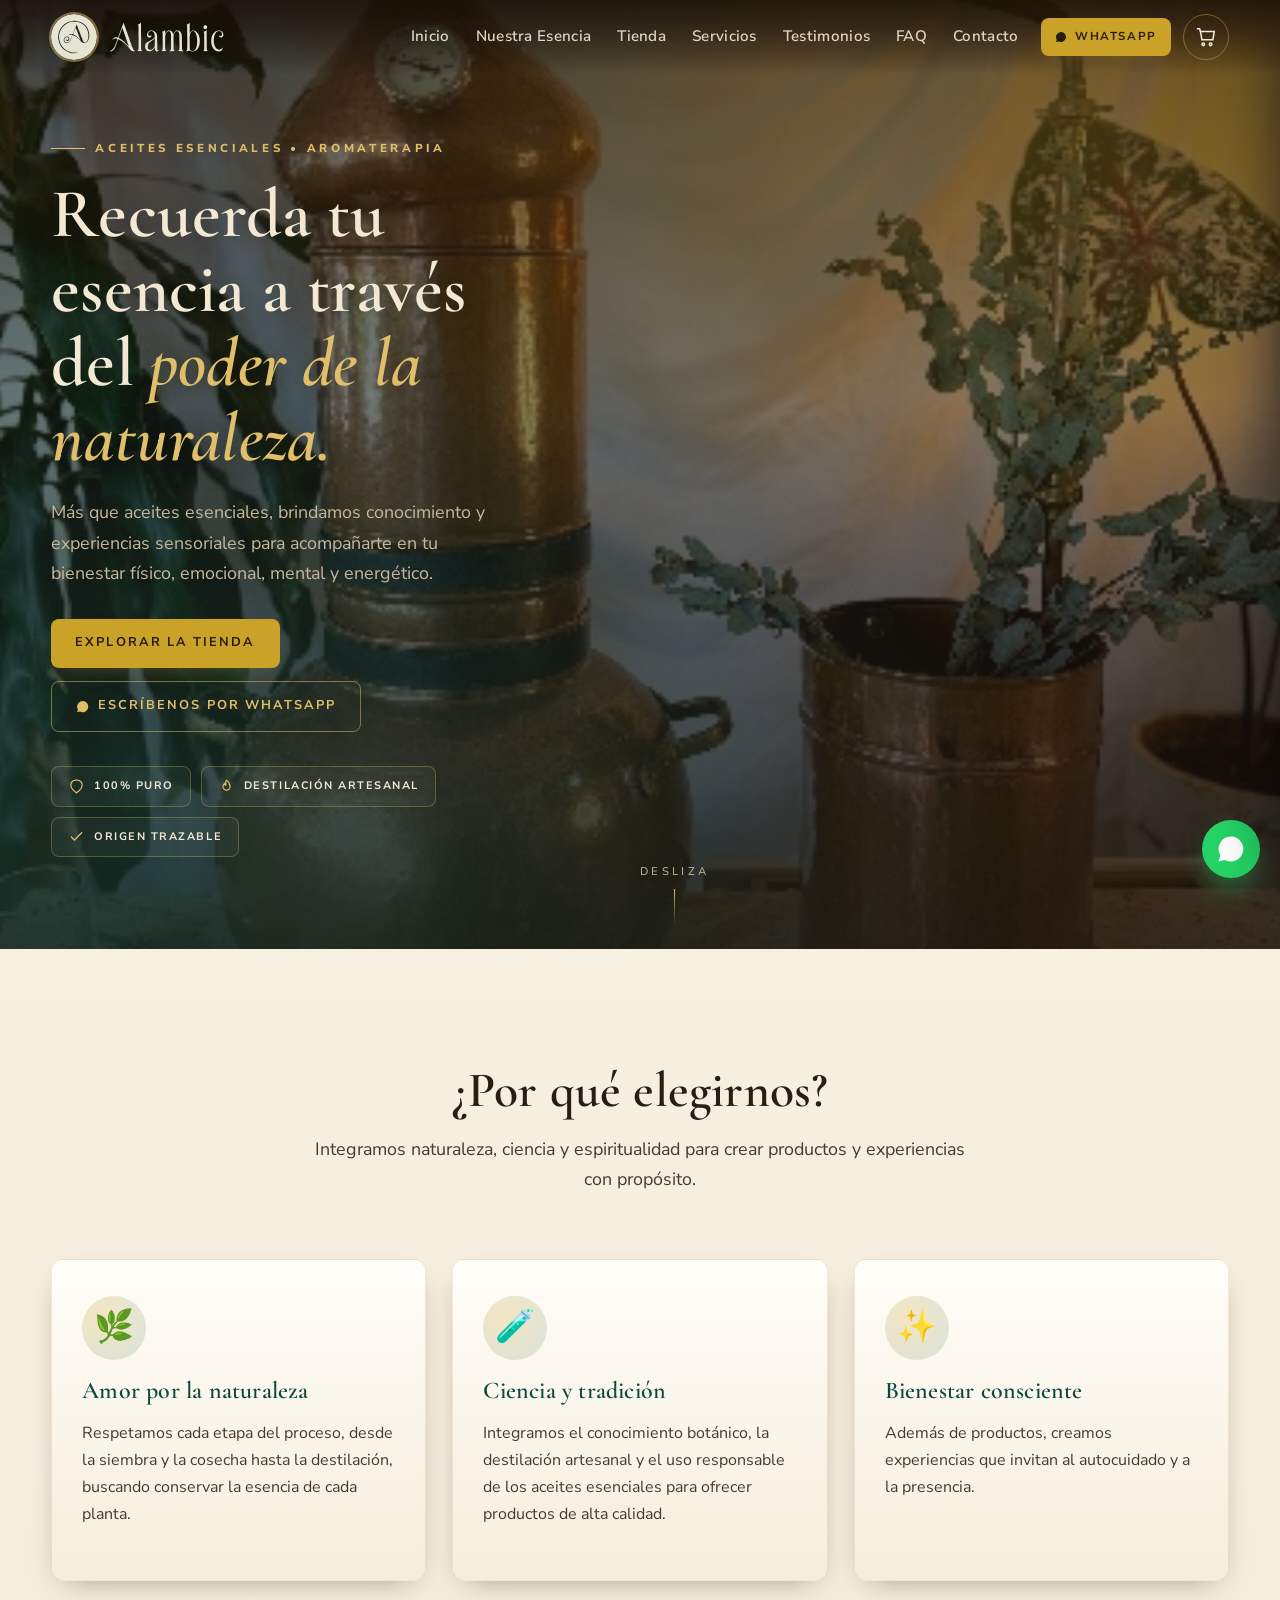
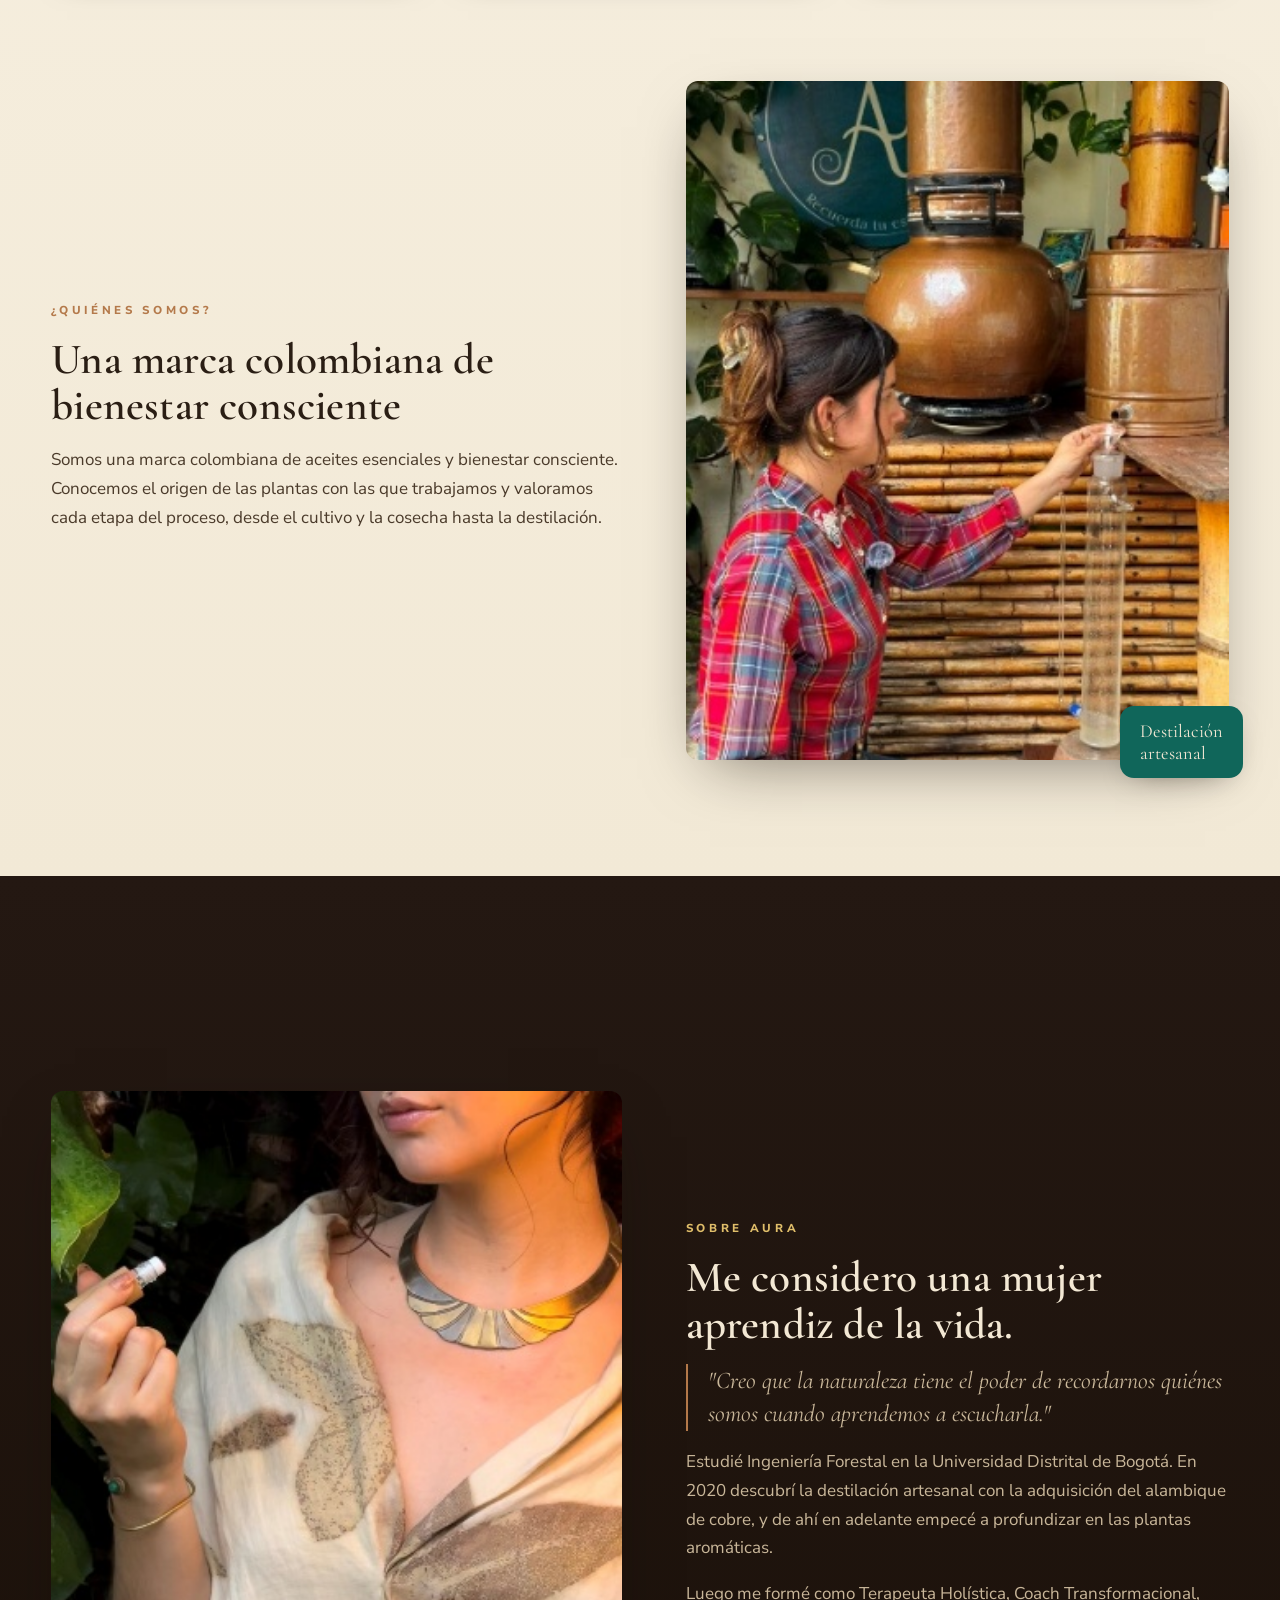
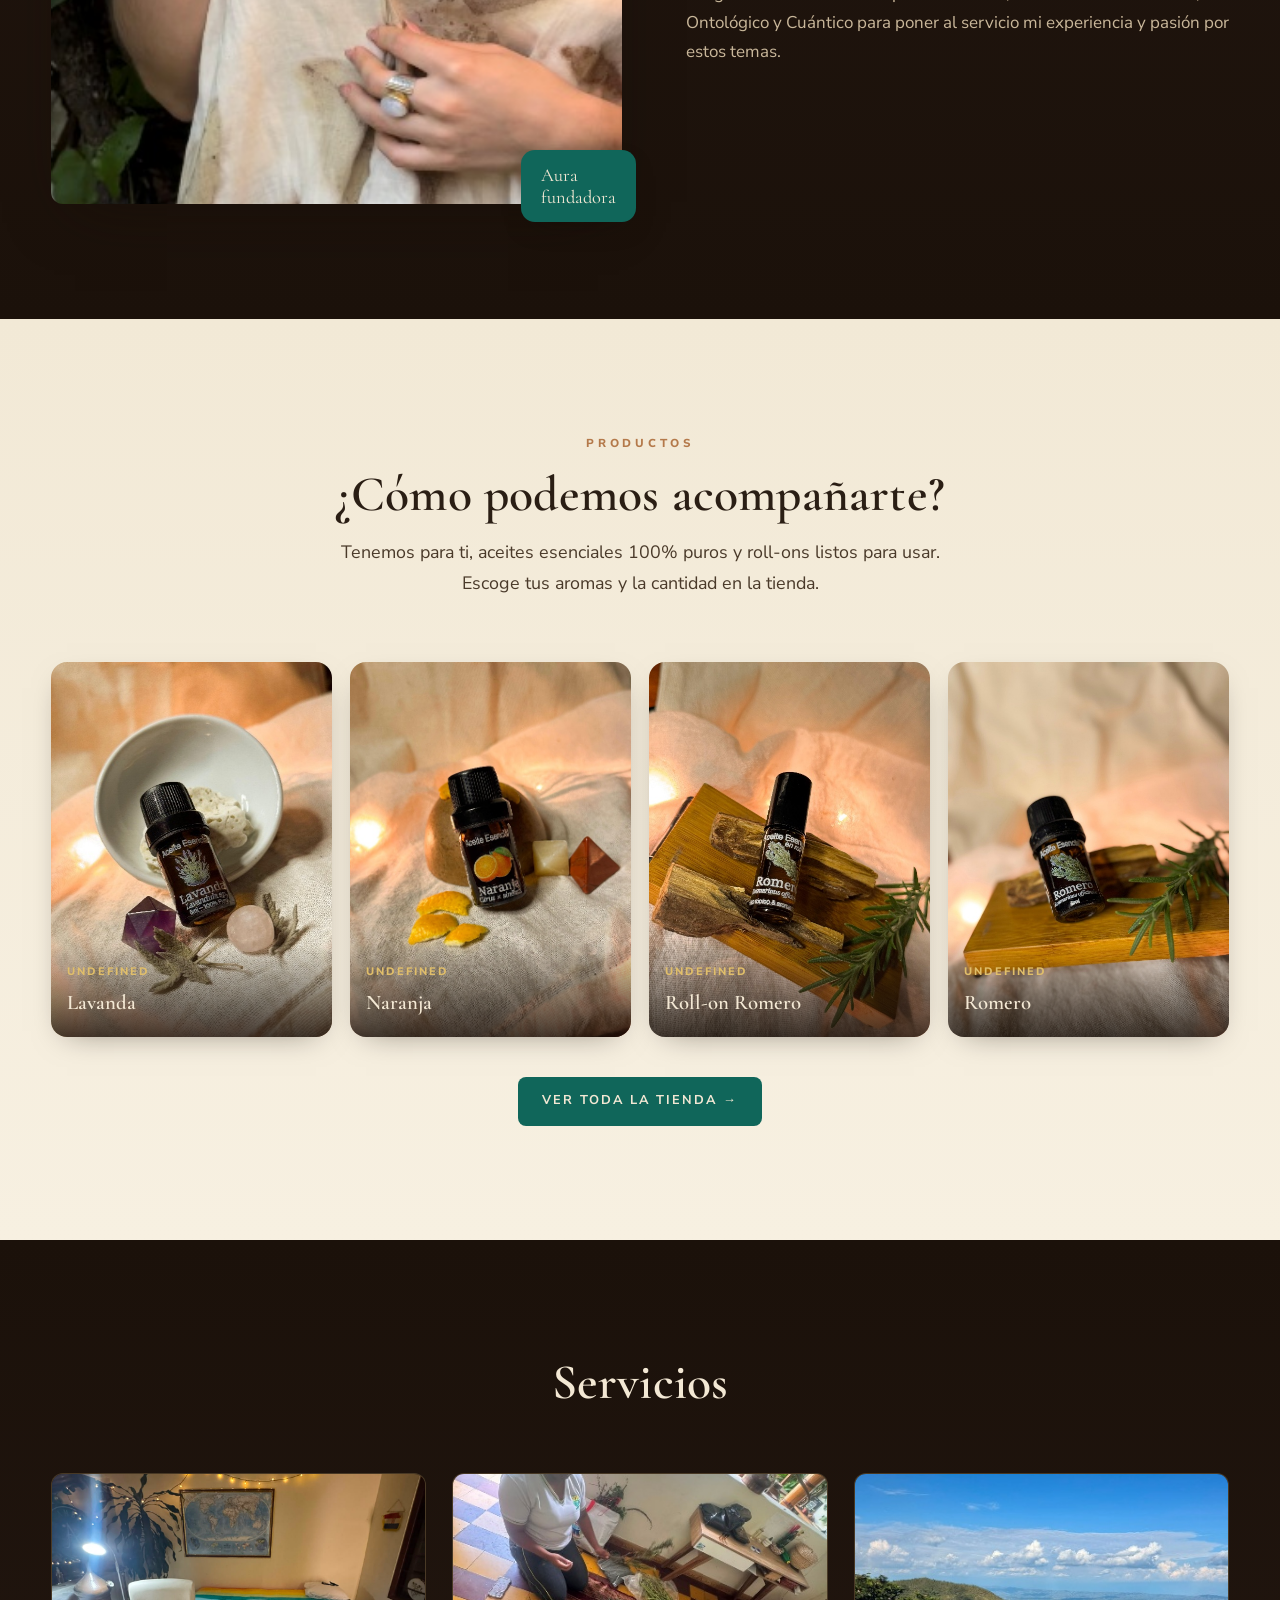
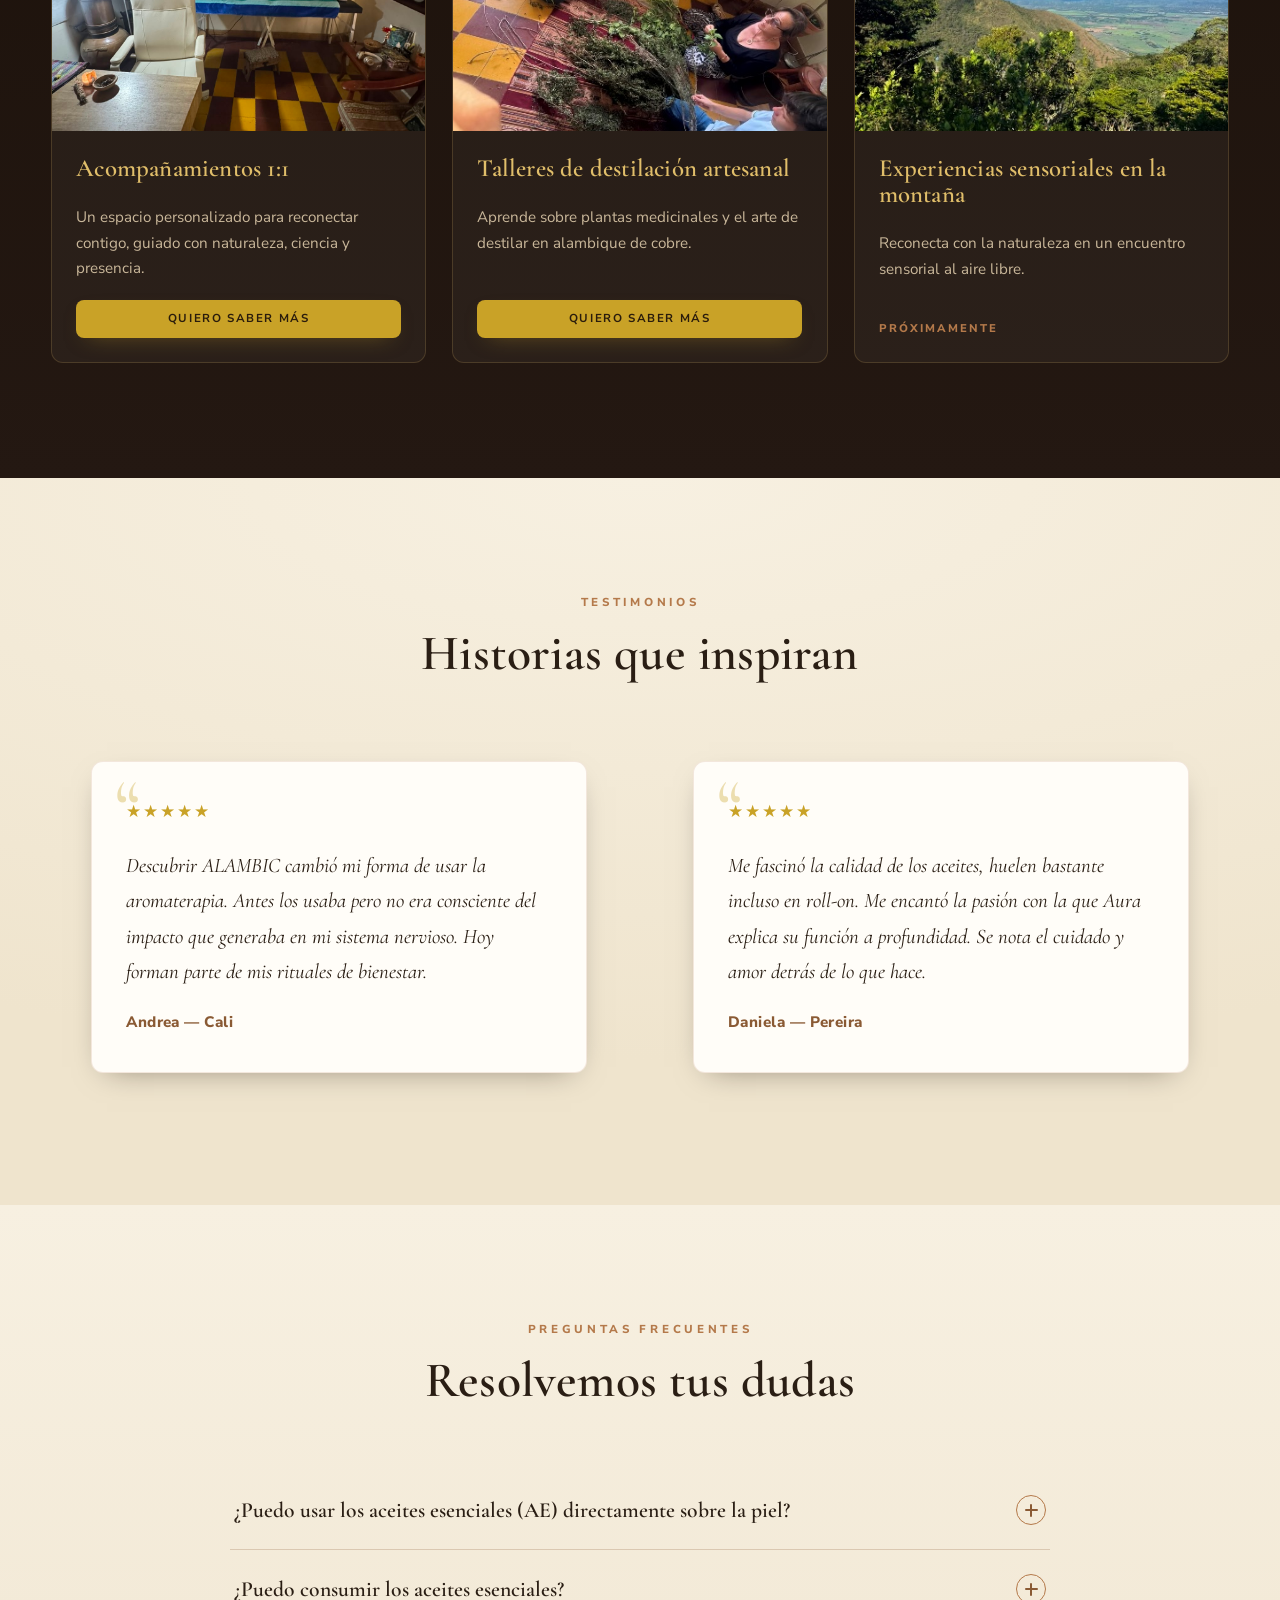
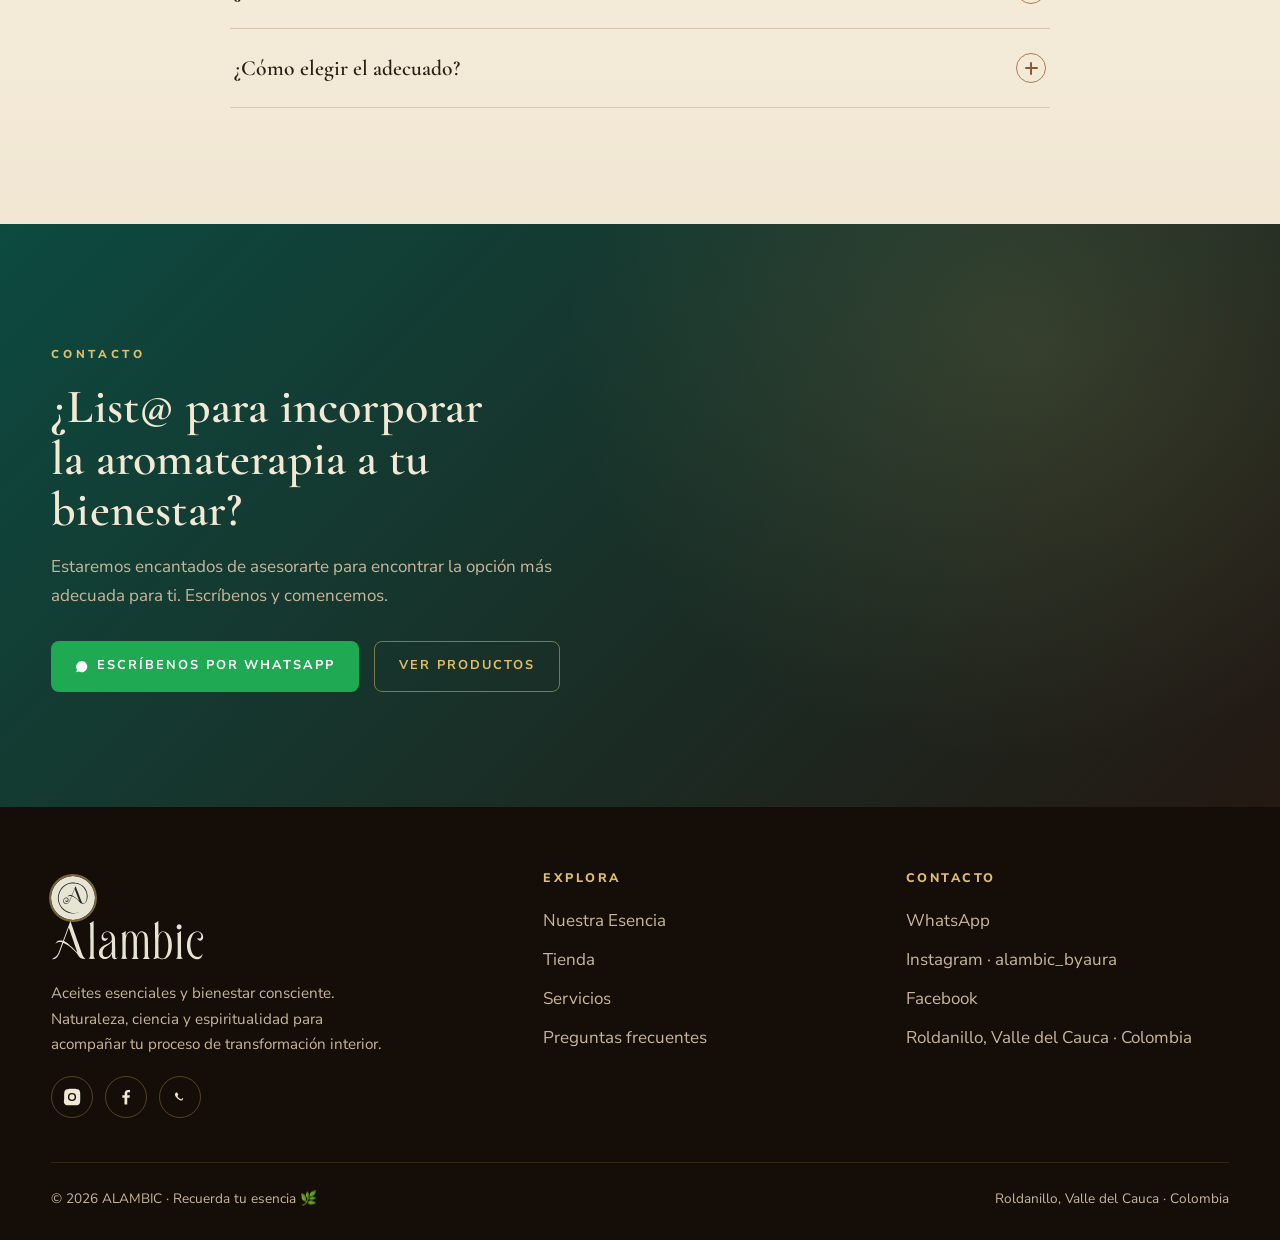
==== index.html @ 9c9fd95d "Lettering "Alambic" en SVG en header y footer - assets/img/lettering.svg: palabra "Alambic" vectoriz" ====
<!DOCTYPE html>
<html lang="es">
<head>
<meta charset="UTF-8" />
<meta name="viewport" content="width=device-width, initial-scale=1.0" />
<title>ALAMBIC · Aromaterapia artesanal y bienestar consciente</title>
<meta name="description" content="Aceites esenciales 100% puros, roll-ons y experiencias de bienestar. Destilación artesanal en alambique de cobre. Roldanillo, Valle del Cauca, Colombia." />
<meta name="theme-color" content="#241812" />
<meta property="og:title" content="ALAMBIC · Recuerda tu esencia" />
<meta property="og:description" content="Más que aceites esenciales: conocimiento y experiencias sensoriales para tu bienestar." />
<meta property="og:image" content="assets/img/grupo-productos.jpg" />
<meta property="og:type" content="website" />
<link rel="icon" href="assets/img/logo.svg" type="image/svg+xml" />
<link rel="icon" href="assets/img/logo-512.png" type="image/png" sizes="512x512" />
<link rel="apple-touch-icon" href="assets/img/logo-180.png" />
<link rel="preconnect" href="https://fonts.googleapis.com" />
<link rel="preconnect" href="https://fonts.gstatic.com" crossorigin />
<link href="https://fonts.googleapis.com/css2?family=Cormorant+Garamond:ital,wght@0,400;0,500;0,600;0,700;1,400;1,500;1,600&family=Nunito+Sans:ital,opsz,wght@0,6..12,300;0,6..12,400;0,6..12,600;0,6..12,700;0,6..12,800;0,6..12,900&display=swap" rel="stylesheet" />
<link rel="stylesheet" href="assets/css/styles.css?v=2026.10.10" />
</head>
<body>

<!-- HEADER -->
<header class="header" id="header">
  <div class="container nav">
    <a href="#inicio" class="brand" aria-label="ALAMBIC inicio">
      <img src="assets/img/logo.svg" alt="Logo ALAMBIC" />
      <img class="brand-word" src="assets/img/lettering.svg" alt="Alambic" width="1165" height="304" />
    </a>
    <nav class="nav-links" id="navLinks">
      <a href="#inicio">Inicio</a>
      <a href="#esencia">Nuestra Esencia</a>
      <a href="tienda.html">Tienda</a>
      <a href="#experiencias">Servicios</a>
      <a href="#testimonios">Testimonios</a>
      <a href="#faq">FAQ</a>
      <a href="#contacto">Contacto</a>
    </nav>
    <div class="nav-actions">
      <a href="#" class="btn btn-gold btn-sm nav-cta-desktop" id="navWa">
        <svg class="wa-ico" viewBox="0 0 24 24"><path d="M17.5 14.4c-.3-.2-1.8-.9-2-1s-.5-.2-.7.1-.8 1-1 1.2-.4.2-.7.1a8.2 8.2 0 0 1-2.4-1.5 9 9 0 0 1-1.7-2.1c-.2-.3 0-.5.1-.6l.5-.6.3-.5a.5.5 0 0 0 0-.5L8.7 6.9c-.2-.5-.4-.4-.6-.4h-.5a1 1 0 0 0-.7.3A2.8 2.8 0 0 0 6 9a5 5 0 0 0 1 2.6 11.4 11.4 0 0 0 4.4 3.9c2 .9 2 .6 2.4.6a2.5 2.5 0 0 0 1.6-1.2 2 2 0 0 0 .2-1.1c-.1-.1-.3-.2-.6-.4zM12 2a10 10 0 0 0-8.5 15.2L2 22l4.9-1.3A10 10 0 1 0 12 2z"/></svg>
        WhatsApp
      </a>
      <button class="cart-btn" id="cartBtn" aria-label="Abrir carrito">
        <svg viewBox="0 0 24 24"><path d="M6 6h15l-1.5 9h-12L6 6z"/><path d="M6 6L5 3H2"/><circle cx="9" cy="20" r="1.4"/><circle cx="17" cy="20" r="1.4"/></svg>
        <span class="cart-count" id="cartCount">0</span>
      </button>
      <button class="hamburger" id="hamburger" aria-label="Menú" aria-expanded="false" aria-controls="navLinks">
        <svg viewBox="0 0 24 24"><path class="l1" d="M4 7h16"/><path class="l2" d="M4 12h16"/><path class="l3" d="M4 17h16"/></svg>
      </button>
    </div>
  </div>
</header>

<!-- HERO PREMIUM -->
<section class="hero" id="inicio">
  <video class="hero-video" autoplay muted loop playsinline preload="auto" poster="assets/img/alambique-studio.jpg">
    <source src="assets/video/hero.mp4" type="video/mp4" />
  </video>
  <div class="hero-veil"></div>
  <div class="hero-grain"></div>
  <div class="hero-motes" id="heroMotes"></div>
  <div class="container hero-inner">
    <div class="hero-copy">
      <span class="eyebrow on-dark">Aceites esenciales • Aromaterapia</span>
      <h1><span style="animation-delay:.15s">Recuerda</span> <span style="animation-delay:.28s">tu</span> <span style="animation-delay:.41s">esencia</span> <span style="animation-delay:.54s">a</span> <span style="animation-delay:.63s">través</span> <span style="animation-delay:.72s">del</span> <em><span style="animation-delay:.85s">poder</span> <span style="animation-delay:.95s">de</span> <span style="animation-delay:1.03s">la</span> <span style="animation-delay:1.12s">naturaleza.</span></em></h1>
      <p class="hero-sub">Más que aceites esenciales, brindamos conocimiento y experiencias sensoriales para acompañarte en tu bienestar físico, emocional, mental y energético.</p>
      <div class="hero-cta">
        <a href="tienda.html" class="btn btn-gold">Explorar la tienda</a>
        <a href="#" class="btn btn-outline js-wa">
          <svg class="wa-ico" viewBox="0 0 24 24"><path d="M17.5 14.4c-.3-.2-1.8-.9-2-1s-.5-.2-.7.1-.8 1-1 1.2-.4.2-.7.1a8.2 8.2 0 0 1-2.4-1.5 9 9 0 0 1-1.7-2.1c-.2-.3 0-.5.1-.6l.5-.6.3-.5a.5.5 0 0 0 0-.5L8.7 6.9c-.2-.5-.4-.4-.6-.4h-.5a1 1 0 0 0-.7.3A2.8 2.8 0 0 0 6 9a5 5 0 0 0 1 2.6 11.4 11.4 0 0 0 4.4 3.9c2 .9 2 .6 2.4.6a2.5 2.5 0 0 0 1.6-1.2 2 2 0 0 0 .2-1.1c-.1-.1-.3-.2-.6-.4zM12 2a10 10 0 0 0-8.5 15.2L2 22l4.9-1.3A10 10 0 1 0 12 2z"/></svg>
          Escríbenos por WhatsApp
        </a>
      </div>
      <div class="hero-notes">
        <span class="qnote"><svg viewBox="0 0 24 24"><path d="M11 3C7 3 4 6 4 10c0 5 5 9 8 11 3-2 8-6 8-11 0-4-3-7-7-7a5 5 0 0 0-1 .1A5 5 0 0 0 11 3z"/></svg>100% Puro</span>
        <span class="qnote"><svg viewBox="0 0 24 24"><path d="M12 3s5 4 5 9a5 5 0 0 1-10 0c0-2 1-3 2-4 0 1 1 2 2 2 0-3-1-5 1-7z"/></svg>Destilación artesanal</span>
        <span class="qnote"><svg viewBox="0 0 24 24"><path d="M20 6L9 17l-5-5"/></svg>Origen trazable</span>
      </div>
    </div>
  </div>
  <div class="scroll-cue">Desliza<span></span></div>
</section>

<!-- NUESTRA ESENCIA -->
<section class="section esencia" id="esencia">
  <div class="container">
    <div class="section-head center reveal">
      <h2>¿Por qué elegirnos?</h2>
      <p class="lead">Integramos naturaleza, ciencia y espiritualidad para crear productos y experiencias con propósito.</p>
    </div>
    <div class="pillars reveal">
      <article class="pillar"><div class="pillar-ico">🌿</div><h3>Amor por la naturaleza</h3><p>Respetamos cada etapa del proceso, desde la siembra y la cosecha hasta la destilación, buscando conservar la esencia de cada planta.</p></article>
      <article class="pillar"><div class="pillar-ico">🧪</div><h3>Ciencia y tradición</h3><p>Integramos el conocimiento botánico, la destilación artesanal y el uso responsable de los aceites esenciales para ofrecer productos de alta calidad.</p></article>
      <article class="pillar"><div class="pillar-ico">✨</div><h3>Bienestar consciente</h3><p>Además de productos, creamos experiencias que invitan al autocuidado y a la presencia.</p></article>
    </div>
    <div class="split reverse reveal">
      <div class="split-media">
        <img src="assets/img/aura-destilacion.jpg" alt="Destilación artesanal en alambique de cobre" />
        <span class="badge">Destilación<br>artesanal</span>
      </div>
      <div class="split-body">
        <span class="eyebrow">¿Quiénes somos?</span>
        <h2 style="margin-top:12px">Una marca colombiana de bienestar consciente</h2>
        <p>Somos una marca colombiana de aceites esenciales y bienestar consciente. Conocemos el origen de las plantas con las que trabajamos y valoramos cada etapa del proceso, desde el cultivo y la cosecha hasta la destilación.</p>
      </div>
    </div>
  </div>
</section>

<!-- SOBRE AURA -->
<section class="section aura">
  <div class="container">
    <div class="split reveal">
      <div class="split-media">
        <img src="assets/img/aura-retrato.jpg" alt="Aura, creadora de ALAMBIC" />
        <span class="badge">Aura<br>fundadora</span>
      </div>
      <div class="split-body">
        <span class="eyebrow">Sobre Aura</span>
        <h2 style="margin-top:12px">Me considero una mujer aprendiz de la vida.</h2>
        <p class="aura-quote">"Creo que la naturaleza tiene el poder de recordarnos quiénes somos cuando aprendemos a escucharla."</p>
        <p>Estudié Ingeniería Forestal en la Universidad Distrital de Bogotá. En 2020 descubrí la destilación artesanal con la adquisición del alambique de cobre, y de ahí en adelante empecé a profundizar en las plantas aromáticas.</p>
        <p>Luego me formé como Terapeuta Holística, Coach Transformacional, Ontológico y Cuántico para poner al servicio mi experiencia y pasión por estos temas.</p>
      </div>
    </div>
  </div>
</section>

<!-- COLECCIÓN (enlaza a la tienda) -->
<section class="section coleccion">
  <div class="container">
    <div class="section-head center reveal">
      <span class="eyebrow">Productos</span>
      <h2>¿Cómo podemos acompañarte?</h2>
      <p class="lead">Tenemos para ti, aceites esenciales 100% puros y roll-ons listos para usar. Escoge tus aromas y la cantidad en la tienda.</p>
    </div>
    <div class="feat-gallery reveal" id="featGallery"></div>
    <div class="coleccion-cta reveal">
      <a href="tienda.html" class="btn btn-emerald">Ver toda la tienda →</a>
    </div>
  </div>
</section>

<!-- EXPERIENCIAS -->
<section class="section experiencias" id="experiencias">
  <div class="container">
    <div class="section-head center reveal">
      <h2>Servicios</h2>
    </div>
    <div class="exp-grid" id="expGrid"></div>
  </div>
</section>

<!-- TESTIMONIOS -->
<section class="section testimonios" id="testimonios">
  <div class="container">
    <div class="section-head center reveal">
      <span class="eyebrow">Testimonios</span>
      <h2>Historias que inspiran</h2>
    </div>
    <div class="tst-grid" id="tstGrid"></div>
  </div>
</section>

<!-- FAQ -->
<section class="section faq" id="faq">
  <div class="container">
    <div class="section-head center reveal">
      <span class="eyebrow">Preguntas frecuentes</span>
      <h2>Resolvemos tus dudas</h2>
    </div>
    <div class="faq-list reveal" id="faqList"></div>
  </div>
</section>

<!-- CTA -->
<section class="section cta" id="contacto">
  <div class="container reveal">
    <span class="eyebrow on-dark">Contacto</span>
    <h2 style="margin-top:14px">¿List@ para incorporar la aromaterapia a tu bienestar?</h2>
    <p>Estaremos encantados de asesorarte para encontrar la opción más adecuada para ti. Escríbenos y comencemos.</p>
    <div class="cta-actions">
      <a href="#" class="btn btn-wa js-wa">
        <svg class="wa-ico" viewBox="0 0 24 24"><path d="M17.5 14.4c-.3-.2-1.8-.9-2-1s-.5-.2-.7.1-.8 1-1 1.2-.4.2-.7.1a8.2 8.2 0 0 1-2.4-1.5 9 9 0 0 1-1.7-2.1c-.2-.3 0-.5.1-.6l.5-.6.3-.5a.5.5 0 0 0 0-.5L8.7 6.9c-.2-.5-.4-.4-.6-.4h-.5a1 1 0 0 0-.7.3A2.8 2.8 0 0 0 6 9a5 5 0 0 0 1 2.6 11.4 11.4 0 0 0 4.4 3.9c2 .9 2 .6 2.4.6a2.5 2.5 0 0 0 1.6-1.2 2 2 0 0 0 .2-1.1c-.1-.1-.3-.2-.6-.4zM12 2a10 10 0 0 0-8.5 15.2L2 22l4.9-1.3A10 10 0 1 0 12 2z"/></svg>
        Escríbenos por WhatsApp
      </a>
      <a href="tienda.html" class="btn btn-outline">Ver productos</a>
    </div>
  </div>
</section>

<!-- FOOTER -->
<footer class="footer">
  <div class="container">
    <div class="footer-grid">
      <div class="footer-about">
        <a href="#inicio" class="brand" style="margin:0">
          <img src="assets/img/logo.svg" alt="ALAMBIC" style="width:44px;height:44px;border-radius:50%;box-shadow:0 0 0 2px rgba(224,190,106,.5)" />
          <img class="brand-word brand-word--footer" src="assets/img/lettering.svg" alt="Alambic" width="1165" height="304" />
        </a>
        <p>Aceites esenciales y bienestar consciente. Naturaleza, ciencia y espiritualidad para acompañar tu proceso de transformación interior.</p>
        <div class="social" id="social"></div>
      </div>
      <div class="footer-nav">
        <h4>Explora</h4>
        <a href="#esencia">Nuestra Esencia</a>
        <a href="tienda.html">Tienda</a>
        <a href="#experiencias">Servicios</a>
        <a href="#faq">Preguntas frecuentes</a>
      </div>
      <div class="footer-contact">
        <h4>Contacto</h4>
        <a href="#" class="js-wa" id="footWa">WhatsApp</a>
        <a href="#" id="footIg">Instagram</a>
        <a href="#" id="footFb">Facebook</a>
        <span style="display:block;padding:5px 0" id="footLoc">Roldanillo, Valle del Cauca</span>
      </div>
    </div>
    <div class="footer-bottom">
      <span>© <span id="year"></span> ALAMBIC · Recuerda tu esencia 🌿</span>
      <span>Roldanillo, Valle del Cauca · Colombia</span>
    </div>
  </div>
</footer>

<!-- CARRITO -->
<div class="overlay" id="overlay"></div>
<aside class="cart" id="cart" aria-label="Carrito de consulta">
  <div class="cart-head">
    <h3>Tu selección</h3>
    <button class="cart-close" id="cartClose" aria-label="Cerrar"><svg viewBox="0 0 24 24"><path d="M6 6l12 12M18 6L6 18"/></svg></button>
  </div>
  <div class="cart-items" id="cartItems"></div>
  <div class="cart-foot">
    <div class="cart-note">
      <svg viewBox="0 0 24 24"><path d="M12 2a10 10 0 1 0 0 20 10 10 0 0 0 0-20z"/><path d="M12 8v5M12 16h.01"/></svg>
      <span>Tu selección se enviará por WhatsApp para confirmar disponibilidad, pago y envío.</span>
    </div>
    <button class="btn btn-wa" id="checkoutBtn">
      <svg class="wa-ico" viewBox="0 0 24 24"><path d="M17.5 14.4c-.3-.2-1.8-.9-2-1s-.5-.2-.7.1-.8 1-1 1.2-.4.2-.7.1a8.2 8.2 0 0 1-2.4-1.5 9 9 0 0 1-1.7-2.1c-.2-.3 0-.5.1-.6l.5-.6.3-.5a.5.5 0 0 0 0-.5L8.7 6.9c-.2-.5-.4-.4-.6-.4h-.5a1 1 0 0 0-.7.3A2.8 2.8 0 0 0 6 9a5 5 0 0 0 1 2.6 11.4 11.4 0 0 0 4.4 3.9c2 .9 2 .6 2.4.6a2.5 2.5 0 0 0 1.6-1.2 2 2 0 0 0 .2-1.1c-.1-.1-.3-.2-.6-.4zM12 2a10 10 0 0 0-8.5 15.2L2 22l4.9-1.3A10 10 0 1 0 12 2z"/></svg>
      Enviar pedido por WhatsApp
    </button>
  </div>
</aside>

<!-- WHATSAPP FLOTANTE -->
<a href="#" class="wa-float js-wa" aria-label="WhatsApp">
  <svg viewBox="0 0 24 24"><path d="M17.5 14.4c-.3-.2-1.8-.9-2-1s-.5-.2-.7.1-.8 1-1 1.2-.4.2-.7.1a8.2 8.2 0 0 1-2.4-1.5 9 9 0 0 1-1.7-2.1c-.2-.3 0-.5.1-.6l.5-.6.3-.5a.5.5 0 0 0 0-.5L8.7 6.9c-.2-.5-.4-.4-.6-.4h-.5a1 1 0 0 0-.7.3A2.8 2.8 0 0 0 6 9a5 5 0 0 0 1 2.6 11.4 11.4 0 0 0 4.4 3.9c2 .9 2 .6 2.4.6a2.5 2.5 0 0 0 1.6-1.2 2 2 0 0 0 .2-1.1c-.1-.1-.3-.2-.6-.4zM12 2a10 10 0 0 0-8.5 15.2L2 22l4.9-1.3A10 10 0 1 0 12 2z"/></svg>
</a>

<!-- TOAST -->
<div class="toast" id="toast">
  <svg viewBox="0 0 24 24"><path d="M20 6L9 17l-5-5"/></svg>
  <span id="toastMsg">Añadido a tu selección</span>
</div>

<script src="assets/js/data.js?v=2026.10.10"></script>
<script src="assets/js/cart.js?v=2026.10.10"></script>
<script src="assets/js/home.js?v=2026.10.10"></script>
<script type="speculationrules">
{"prerender":[{"where":{"and":[{"href_matches":"/*"},{"not":{"href_matches":"/assets/*"}}]},"eagerness":"moderate"}]}
</script>
</body>
</html>
---- assets/css/styles.css ----
/* ============================================================
   ALAMBIC · Estilos
   Estética: dorado · marrón · cobre · esmeralda · ambiental · premium
   ============================================================ */

:root{
  --espresso:#241812; --espresso-2:#2E2016; --bark:#1B110A; --deep:#150D07;
  --cream:#F5ECDA; --cream-2:#EFE2C9; --parch:#F7F0E1;
  --gold:#C9A227; --gold-2:#E0BE6A; --gold-soft:#E9D3A0;
  --copper:#B4794A; --copper-2:#8A5A34;
  --emerald:#10665A; --emerald-deep:#0C4A40; --sage:#8A9A6B;
  --ink:#2A1E14; --ink-soft:#4A3A2A; --on-dark:#F3E8D4; --on-dark-soft:#C9B79A;
  --maxw:1200px; --radius:12px;
  --ease:cubic-bezier(.22,.61,.36,1); --ease-soft:cubic-bezier(.33,1,.68,1);
  --shadow:0 22px 60px -24px rgba(20,12,6,.55);
  --shadow-sm:0 10px 30px -16px rgba(20,12,6,.5);
  --font-display:"Cormorant Garamond","Playfair Display",Georgia,serif;
  --font-body:"Nunito Sans",-apple-system,"Segoe UI",Roboto,sans-serif;
}
*{ box-sizing:border-box; }
html{ scroll-behavior:smooth; scroll-padding-top:82px; }
body{ margin:0; font-family:var(--font-body); color:var(--ink); background:var(--parch);
  font-size:17px; line-height:1.7; -webkit-font-smoothing:antialiased; overflow-x:hidden; }
img{ max-width:100%; display:block; }
a{ color:inherit; text-decoration:none; }
button{ font-family:inherit; cursor:pointer; border:none; background:none; }
h1,h2,h3,h4{ font-family:var(--font-display); font-weight:600; line-height:1.08; margin:0; letter-spacing:.2px; }
.eyebrow{ font-family:var(--font-body); text-transform:uppercase; letter-spacing:.32em;
  font-size:.72rem; font-weight:800; color:var(--copper); }
.eyebrow.on-dark{ color:var(--gold-2); }
.container{ width:min(var(--maxw),92vw); margin-inline:auto; }
.section{ padding:clamp(64px,9vw,120px) 0; position:relative; }
.center{ text-align:center; }
.lead{ font-size:1.12rem; color:var(--ink-soft); max-width:60ch; }
.center .lead{ margin-inline:auto; }

/* ---------- Botones ---------- */
.btn{ display:inline-flex; align-items:center; justify-content:center; gap:.65em;
  padding:1.05em 1.9em; border-radius:8px; font-weight:700; font-size:.8rem;
  text-transform:uppercase; letter-spacing:.16em;
  transition:transform .5s var(--ease), box-shadow .5s var(--ease), background .5s var(--ease), color .5s var(--ease), border-color .5s var(--ease); will-change:transform; }
.btn:hover{ transform:translateY(-2px); }
.btn-gold{ background:var(--gold); color:#2a1c0c; box-shadow:0 8px 22px -12px rgba(201,162,39,.5); }
.btn-gold:hover{ background:var(--gold-2); box-shadow:0 14px 32px -14px rgba(201,162,39,.65); }
.btn-emerald{ background:var(--emerald); color:var(--on-dark); }
.btn-emerald:hover{ background:var(--emerald-deep); }
.btn-outline{ border:1px solid rgba(224,190,106,.5); color:var(--gold-2); }
.btn-outline:hover{ background:rgba(224,190,106,.1); border-color:var(--gold-2); }
.btn-wa{ background:#1EA952; color:#fff; }
.btn-wa:hover{ background:#25D366; }
.btn-sm{ padding:.78em 1.25em; font-size:.72rem; letter-spacing:.14em; }
.wa-ico{ width:1.05em; height:1.05em; fill:currentColor; }

/* ============================================================ HEADER */
.header{ position:fixed; inset:0 0 auto 0; z-index:60; padding:14px 0; }
/* Fondo/blur en una capa aparte: si el blur estuviera en .header, el menú
   móvil (position:fixed) quedaría atrapado dentro de la altura del header */
.header::after{ content:""; position:absolute; inset:0; z-index:-1; pointer-events:none;
  background:rgba(28,18,10, var(--h-bg,0));
  -webkit-backdrop-filter:blur(calc(var(--h-blur,0)*1px)) saturate(1.2);
  backdrop-filter:blur(calc(var(--h-blur,0)*1px)) saturate(1.2);
  box-shadow:0 10px 30px -20px rgba(0,0,0, var(--h-sh,0)); }
.header::before{ content:""; position:absolute; inset:0; z-index:-1;
  background:linear-gradient(180deg,rgba(21,13,7,.55),transparent); opacity:var(--h-veil,1); pointer-events:none; }
.nav{ display:flex; align-items:center; gap:22px; }
.brand{ display:flex; align-items:center; gap:12px; margin-right:auto; }
.brand img{ width:46px; height:46px; border-radius:50%; box-shadow:0 0 0 2px rgba(224,190,106,.5); }
.brand-name{ font-family:var(--font-display); font-size:1.5rem; color:var(--on-dark); letter-spacing:.28em; padding-left:.28em; }
/* Lettering de marca (SVG): anula el círculo de .brand img */
.brand .brand-word{ width:auto; height:30px; border-radius:0; box-shadow:none; display:block; }
.footer .brand .brand-word--footer{ height:40px; }
.nav-links{ display:flex; gap:26px; }
.nav-links a{ color:var(--on-dark); font-weight:600; font-size:.95rem; letter-spacing:.02em; position:relative; opacity:.9; transition:opacity .2s; }
.nav-links a::after{ content:""; position:absolute; left:0; bottom:-6px; height:2px; width:0; background:var(--gold-2); transition:width .3s; }
.nav-links a:hover{ opacity:1; } .nav-links a:hover::after{ width:100%; }
.nav-links a.active{ color:var(--gold-2); } .nav-links a.active::after{ width:100%; }
.nav-actions{ display:flex; align-items:center; gap:12px; }
.cart-btn{ position:relative; width:46px; height:46px; border-radius:50%; display:grid; place-items:center;
  color:var(--on-dark); border:1.5px solid rgba(224,190,106,.4); transition:.25s; }
.cart-btn:hover{ background:rgba(224,190,106,.14); }
.cart-btn.has-items{ border-color:var(--gold-2); background:rgba(224,190,106,.16); }
.cart-btn svg{ width:22px; height:22px; stroke:currentColor; fill:none; stroke-width:1.7; }
.cart-count{ position:absolute; top:-4px; right:-4px; min-width:20px; height:20px; padding:0 5px;
  background:var(--gold); color:#3a2b10; border-radius:999px; font-size:.72rem; font-weight:900;
  display:grid; place-items:center; transform:scale(0); transition:transform .3s cubic-bezier(.3,1.4,.5,1); }
.cart-count.show{ transform:scale(1); }
.hamburger{ display:none; place-items:center; padding:0; width:46px; height:46px; border-radius:12px; color:var(--on-dark); border:1.5px solid rgba(224,190,106,.4);
  transition:background .4s var(--ease), border-color .4s var(--ease); }
.hamburger:hover{ background:rgba(224,190,106,.14); }
.hamburger svg{ display:block; width:22px; height:22px; stroke:currentColor; fill:none; stroke-width:1.8; stroke-linecap:round; }
.hamburger path{ transition:transform .4s var(--ease), opacity .3s var(--ease); transform-origin:center; transform-box:fill-box; }
.hamburger[aria-expanded="true"]{ background:rgba(224,190,106,.16); border-color:var(--gold-2); }
.hamburger[aria-expanded="true"] .l1{ transform:translateY(5px) rotate(45deg); }
.hamburger[aria-expanded="true"] .l2{ opacity:0; }
.hamburger[aria-expanded="true"] .l3{ transform:translateY(-5px) rotate(-45deg); }

/* ============================================================ HERO PREMIUM (editorial) */
.hero{ position:relative; min-height:100svh; display:flex; align-items:center; overflow:hidden;
  background:radial-gradient(140% 120% at 78% 12%, #3a2a19 0%, #241812 45%, #150D07 100%); }
.hero-video{ position:absolute; inset:0; width:100%; height:100%; object-fit:cover; z-index:0;
  filter:saturate(1.05) contrast(1.02);
  transform:scale(1.06); transform-origin:center; } /* recorte sutil de bordes (oculta marcas de esquina) */
.hero-veil{ position:absolute; inset:0; z-index:1;
  background:
    radial-gradient(120% 90% at 80% 12%, rgba(201,162,39,.22), transparent 55%),
    radial-gradient(120% 120% at 10% 90%, rgba(12,74,64,.4), transparent 60%),
    linear-gradient(180deg, rgba(21,13,7,.74) 0%, rgba(21,13,7,.5) 42%, rgba(21,13,7,.86) 100%); }
.hero-amb{ position:absolute; inset:-20%; z-index:0; pointer-events:none;
  background:
    radial-gradient(40% 50% at 72% 28%, rgba(224,190,106,.30), transparent 60%),
    radial-gradient(45% 55% at 20% 80%, rgba(16,102,90,.28), transparent 62%),
    radial-gradient(35% 45% at 85% 75%, rgba(180,121,74,.22), transparent 60%);
  animation:ambDrift 18s ease-in-out infinite alternate; filter:blur(10px); }
@keyframes ambDrift{ 0%{ transform:translate(0,0) scale(1); } 100%{ transform:translate(-3%,2%) scale(1.08); } }
.hero-grain{ position:absolute; inset:0; z-index:1; opacity:.05; pointer-events:none;
  background-image:url("data:image/svg+xml,%3Csvg xmlns='http://www.w3.org/2000/svg' width='120' height='120'%3E%3Cfilter id='n'%3E%3CfeTurbulence type='fractalNoise' baseFrequency='.85' numOctaves='2'/%3E%3C/filter%3E%3Crect width='100%25' height='100%25' filter='url(%23n)'/%3E%3C/svg%3E"); }
.hero-motes{ position:absolute; inset:0; z-index:2; overflow:hidden; pointer-events:none; }
.mote{ position:absolute; bottom:-8%; border-radius:50%;
  background:radial-gradient(circle,rgba(233,211,160,.9),rgba(233,211,160,0) 70%); animation:rise linear infinite; }
@keyframes rise{ 0%{ transform:translateY(0) translateX(0); opacity:0; } 12%{ opacity:.85; }
  88%{ opacity:.5; } 100%{ transform:translateY(-112vh) translateX(28px); opacity:0; } }

.hero-inner{ position:relative; z-index:5; padding:130px 0 92px; }
.hero-copy{ max-width:44ch; }
.hero-copy .eyebrow{ display:inline-flex; align-items:center; gap:10px; animation:fadeUp .9s .05s both; }
.hero-copy .eyebrow::before{ content:""; width:34px; height:1px; background:var(--gold-2); }
.hero h1{ color:var(--on-dark); font-size:clamp(2.6rem,5.4vw,4.6rem); margin:18px 0 0; font-weight:600;
  text-shadow:0 3px 30px rgba(0,0,0,.4); }
.hero h1 span{ display:inline-block; opacity:0; transform:translateY(24px); animation:fadeUp .9s both; }
.hero h1 em{ font-style:italic; color:var(--gold-2); }
.hero-sub{ color:var(--on-dark-soft); font-size:clamp(1rem,1.4vw,1.18rem); max-width:46ch; margin:22px 0 30px; animation:fadeUp .9s .55s both; }
.hero-cta{ display:flex; flex-wrap:wrap; gap:14px; animation:fadeUp .9s .7s both; }
/* Notas de calidad */
.hero-notes{ display:flex; flex-wrap:wrap; gap:10px; margin-top:34px; animation:fadeUp .9s .85s both; }
.qnote{ display:inline-flex; align-items:center; gap:9px; padding:10px 16px; border-radius:8px;
  background:rgba(255,253,248,.04); border:1px solid rgba(224,190,106,.3); color:var(--on-dark);
  font-size:.68rem; font-weight:700; letter-spacing:.14em; text-transform:uppercase; backdrop-filter:blur(4px);
  transition:background .5s var(--ease), border-color .5s var(--ease); }
.qnote svg{ width:17px; height:17px; stroke:var(--gold-2); fill:none; stroke-width:1.7; }

/* Visual del hero: marco nítido + tarjeta de notas flotante + glow */
.hero-visual{ position:relative; justify-self:center; width:min(460px,42vw); aspect-ratio:4/5; }
.hero-frame{ position:absolute; inset:0; border-radius:220px 220px 26px 26px; overflow:hidden;
  box-shadow:0 40px 80px -30px rgba(0,0,0,.75), 0 0 0 1px rgba(224,190,106,.35), inset 0 0 0 6px rgba(21,13,7,.25);
  animation:floatY 7s ease-in-out infinite; }
.hero-frame::after{ content:""; position:absolute; inset:0; border-radius:inherit;
  background:linear-gradient(180deg, transparent 40%, rgba(21,13,7,.55) 100%),
             radial-gradient(60% 40% at 50% 0%, rgba(224,190,106,.25), transparent 70%); }
.hero-frame img{ width:100%; height:100%; object-fit:cover; object-position:center 30%; }
.hero-glow{ position:absolute; inset:-14% -10%; z-index:-1; border-radius:50%;
  background:radial-gradient(circle, rgba(224,190,106,.35), transparent 60%); filter:blur(20px); }
@keyframes floatY{ 0%,100%{ transform:translateY(0); } 50%{ transform:translateY(-14px); } }
/* Tarjeta de notas flotante (olfativas) */
.hero-card{ position:absolute; right:-6%; bottom:8%; z-index:3; width:min(220px,60%);
  background:rgba(28,18,10,.78); backdrop-filter:blur(10px); border:1px solid rgba(224,190,106,.35);
  border-radius:16px; padding:15px 17px; color:var(--on-dark); box-shadow:var(--shadow);
  animation:floatY 7s ease-in-out .8s infinite; }
.hero-card .hc-top{ display:flex; align-items:center; gap:8px; font-size:.7rem; letter-spacing:.18em;
  text-transform:uppercase; color:var(--gold-2); font-weight:800; margin-bottom:6px; }
.hero-card .hc-top::before{ content:""; width:8px; height:8px; border-radius:50%; background:var(--gold-2); box-shadow:0 0 10px var(--gold-2); }
.hero-card h4{ font-family:var(--font-display); font-size:1.35rem; margin-bottom:4px; }
.hero-card p{ font-size:.82rem; color:var(--on-dark-soft); line-height:1.4; }
.scroll-cue{ position:absolute; left:50%; bottom:24px; transform:translateX(-50%); z-index:5;
  color:var(--on-dark-soft); font-size:.7rem; letter-spacing:.3em; text-transform:uppercase;
  display:flex; flex-direction:column; align-items:center; gap:8px; animation:fadeUp 1s 1.1s both; }
.scroll-cue span{ width:1px; height:36px; background:linear-gradient(var(--gold-2),transparent); animation:cue 2s ease-in-out infinite; }
@keyframes cue{ 0%,100%{ transform:scaleY(.4); opacity:.4; transform-origin:top; } 50%{ transform:scaleY(1); opacity:1; } }
@keyframes fadeUp{ from{ opacity:0; transform:translateY(24px); } to{ opacity:1; transform:translateY(0); } }

/* ============================================================ NUESTRA ESENCIA */
.esencia{ background:linear-gradient(180deg,var(--parch),#F2E9D6); }
.section-head{ max-width:760px; margin:0 auto clamp(40px,5vw,64px); }
.section-head .eyebrow{ display:block; margin-bottom:14px; }
.section-head h2{ font-size:clamp(2rem,4vw,3.1rem); color:var(--ink); }
.section-head p{ margin-top:16px; }
.pillars{ display:grid; grid-template-columns:repeat(3,1fr); gap:26px; }
.pillar{ background:linear-gradient(180deg,#FFFDF8,#F6EEDD); border:1px solid rgba(180,121,74,.16);
  border-radius:var(--radius); padding:36px 30px; box-shadow:var(--shadow-sm); transition:transform .5s var(--ease), box-shadow .5s var(--ease); }
.pillar:hover{ transform:translateY(-6px); box-shadow:var(--shadow); }
.pillar-ico{ font-size:2rem; width:64px; height:64px; border-radius:50%; display:grid; place-items:center; margin-bottom:18px;
  background:radial-gradient(circle at 30% 30%, rgba(224,190,106,.35), rgba(16,102,90,.15)); }
.pillar h3{ font-size:1.5rem; color:var(--emerald-deep); margin-bottom:8px; }
.pillar p{ color:var(--ink-soft); font-size:1rem; }
.split{ display:grid; grid-template-columns:1.05fr 1fr; gap:clamp(30px,5vw,64px); align-items:center; margin-top:clamp(60px,8vw,100px); }
.split.reverse .split-media{ order:2; }
.split-media{ position:relative; }
.split-media img{ width:100%; border-radius:var(--radius); box-shadow:var(--shadow); aspect-ratio:4/5; object-fit:cover; }
.split-media .badge{ position:absolute; bottom:-18px; right:-14px; background:var(--emerald); color:var(--on-dark);
  padding:14px 20px; border-radius:14px; font-family:var(--font-display); font-size:1.15rem; box-shadow:var(--shadow-sm); line-height:1.2; }
.split-body h2{ font-size:clamp(1.9rem,3.4vw,2.7rem); color:var(--ink); margin-bottom:16px; }
.split-body p{ color:var(--ink-soft); margin-bottom:14px; }

/* ============================================================ SOBRE AURA */
.aura{ background:linear-gradient(180deg,var(--espresso),var(--bark)); color:var(--on-dark); }
.aura .split-body h2{ color:var(--on-dark); }
.aura .split-body p{ color:var(--on-dark-soft); }
.aura .eyebrow{ color:var(--gold-2); }
.aura-quote{ font-family:var(--font-display); font-style:italic; font-size:1.5rem; color:var(--gold-2);
  border-left:2px solid var(--copper); padding-left:20px; margin:6px 0 22px; line-height:1.4; }

/* ============================================================ TIENDA (banda destacada en home) */
.coleccion{ background:linear-gradient(180deg,#F2E9D6,var(--parch)); }
.feat-gallery{ display:grid; grid-template-columns:repeat(4,1fr); gap:18px; margin-bottom:40px; }
.feat-item{ position:relative; border-radius:16px; overflow:hidden; aspect-ratio:3/4; box-shadow:var(--shadow-sm);
  display:block; }
.feat-item img{ width:100%; height:100%; object-fit:cover; transition:transform .6s; }
.feat-item:hover img{ transform:scale(1.06); }
.feat-cap{ position:absolute; inset:auto 0 0 0; padding:16px; background:linear-gradient(transparent,rgba(21,13,7,.8));
  color:var(--on-dark); }
.feat-cap span{ font-size:.68rem; letter-spacing:.18em; text-transform:uppercase; color:var(--gold-2); font-weight:800; }
.feat-cap strong{ display:block; font-family:var(--font-display); font-weight:600; font-size:1.3rem; }
.coleccion-cta{ text-align:center; }

/* ============================================================ EXPERIENCIAS */
.experiencias{ background:linear-gradient(180deg,var(--bark),var(--espresso)); color:var(--on-dark); }
.experiencias .section-head h2{ color:var(--on-dark); }
.experiencias .section-head p{ color:var(--on-dark-soft); }
.exp-grid{ display:grid; grid-template-columns:repeat(3,1fr); gap:26px; }
.exp-card{ border-radius:var(--radius); overflow:hidden; background:rgba(255,253,248,.04);
  border:1px solid rgba(224,190,106,.18); display:flex; flex-direction:column; transition:transform .5s var(--ease), box-shadow .5s var(--ease); }
.exp-card:hover{ transform:translateY(-6px); box-shadow:var(--shadow); border-color:rgba(224,190,106,.4); }
.exp-media{ aspect-ratio:16/11; overflow:hidden; }
.exp-media img{ width:100%; height:100%; object-fit:cover; transition:transform .6s; }
.exp-card:hover .exp-media img{ transform:scale(1.06); }
.exp-body{ padding:24px; display:flex; flex-direction:column; flex:1; }
.exp-body h3{ font-size:1.55rem; color:var(--gold-2); margin-bottom:8px; }
.exp-body p{ color:var(--on-dark-soft); font-size:.95rem; flex:1; margin-bottom:18px; }
.exp-soon{ font-size:.7rem; font-weight:800; letter-spacing:.18em; text-transform:uppercase; color:var(--copper); }

/* ============================================================ TESTIMONIOS */
.testimonios{ background:radial-gradient(120% 80% at 50% 0%,#F7F0E1,#EFE4CD); }
.tst-grid{ display:grid; grid-template-columns:repeat(2,1fr); gap:26px; }
.tst{ background:#FFFDF8; border-radius:var(--radius); padding:36px 34px; box-shadow:var(--shadow-sm);
  border:1px solid rgba(180,121,74,.16); position:relative; }
.tst::before{ content:"\201C"; font-family:var(--font-display); font-size:5rem; color:rgba(201,162,39,.35);
  position:absolute; top:6px; left:22px; line-height:1; }
.tst p{ font-family:var(--font-display); font-size:1.3rem; font-style:italic; color:var(--ink); position:relative; z-index:1; }
.tst .who{ margin-top:18px; font-family:var(--font-body); font-weight:800; color:var(--copper-2); font-size:.95rem; letter-spacing:.03em; }
.stars{ color:var(--gold); letter-spacing:2px; margin-bottom:6px; }

/* ============================================================ FAQ */
.faq{ background:linear-gradient(180deg,var(--parch),#F1E7D3); }
.faq-list{ max-width:820px; margin-inline:auto; }
.faq-item{ border-bottom:1px solid rgba(138,90,52,.24); }
.faq-q{ width:100%; text-align:left; display:flex; justify-content:space-between; align-items:center; gap:20px;
  padding:24px 4px; font-family:var(--font-display); font-size:1.35rem; color:var(--ink); font-weight:600; }
.faq-q .plus{ width:30px; height:30px; min-width:30px; border-radius:50%; border:1.5px solid var(--copper);
  display:grid; place-items:center; color:var(--copper-2); transition:.3s; position:relative; }
.faq-q .plus::before,.faq-q .plus::after{ content:""; position:absolute; background:currentColor; border-radius:2px; }
.faq-q .plus::before{ width:13px; height:2px; }
.faq-q .plus::after{ width:2px; height:13px; transition:transform .3s; }
.faq-item.open .plus{ background:var(--emerald); border-color:var(--emerald); color:#fff; transform:rotate(90deg); }
.faq-item.open .plus::after{ transform:scaleY(0); }
.faq-a{ max-height:0; overflow:hidden; transition:max-height .4s ease; }
.faq-a p{ padding:0 4px 24px; color:var(--ink-soft); max-width:70ch; }

/* ============================================================ CTA + FOOTER */
.cta{ position:relative; overflow:hidden; color:var(--on-dark);
  background:linear-gradient(135deg,var(--emerald-deep),var(--espresso)); }
.cta::after{ content:""; position:absolute; inset:0; opacity:.14;
  background:radial-gradient(60% 120% at 80% 20%,var(--gold-2),transparent 60%); }
.cta .container{ position:relative; z-index:2; }
.cta h2{ font-size:clamp(2rem,4vw,3rem); color:var(--on-dark); max-width:20ch; }
.cta p{ color:var(--on-dark-soft); max-width:52ch; margin:16px 0 30px; }
.cta-actions{ display:flex; flex-wrap:wrap; gap:14px; }
.footer{ background:var(--deep); color:var(--on-dark-soft); padding:64px 0 30px; }
.footer-grid{ display:grid; grid-template-columns:1.4fr 1fr 1fr; gap:40px; margin-bottom:44px; }
.footer .brand-name{ color:var(--on-dark); }
.footer h4{ font-family:var(--font-body); text-transform:uppercase; letter-spacing:.2em; font-size:.78rem;
  color:var(--gold-2); margin-bottom:18px; font-weight:800; }
.footer a{ display:block; padding:5px 0; transition:color .2s; }
.footer a:hover{ color:var(--gold-2); }
.footer-about p{ margin:16px 0 0; max-width:38ch; font-size:.95rem; }
.social{ display:flex; gap:12px; margin-top:18px; }
.social a{ width:42px; height:42px; border-radius:50%; border:1.5px solid rgba(224,190,106,.3); display:grid; place-items:center; color:var(--on-dark); }
.social a:hover{ background:rgba(224,190,106,.14); border-color:var(--gold-2); }
.social svg{ width:20px; height:20px; fill:currentColor; }
.footer-bottom{ border-top:1px solid rgba(224,190,106,.14); padding-top:24px; display:flex; justify-content:space-between; flex-wrap:wrap; gap:10px; font-size:.85rem; }

/* ============================================================ PÁGINA TIENDA */
.shop-hero{ position:relative; padding:140px 0 60px; overflow:hidden; color:var(--on-dark);
  background:radial-gradient(120% 120% at 80% 0%, #3a2a19, #241812 55%, #150D07); }
.shop-hero .hero-grain{ z-index:1; }
.shop-hero .container{ position:relative; z-index:3; text-align:center; }
.shop-hero .eyebrow{ display:block; margin-bottom:14px; }
.shop-hero h1{ font-size:clamp(2.4rem,5vw,3.8rem); color:var(--on-dark); }
.shop-hero h1 em{ font-style:italic; color:var(--gold-2); }
.shop-hero p{ color:var(--on-dark-soft); max-width:58ch; margin:16px auto 0; }
/* Banda de confianza */
.trust{ display:flex; flex-wrap:wrap; justify-content:center; gap:14px; margin-top:34px; }
.trust-item{ display:inline-flex; align-items:center; gap:9px; font-size:.68rem; font-weight:700; color:var(--on-dark);
  text-transform:uppercase; letter-spacing:.12em;
  background:rgba(255,253,248,.04); border:1px solid rgba(224,190,106,.28); border-radius:8px; padding:10px 16px; }
.trust-item svg{ width:17px; height:17px; stroke:var(--gold-2); fill:none; stroke-width:1.7; }

.shop-main{ background:linear-gradient(180deg,var(--parch),#F2E9D6); padding:clamp(44px,6vw,70px) 0 clamp(64px,9vw,110px); }
.filters{ display:flex; flex-wrap:wrap; gap:10px; justify-content:center; margin-bottom:40px; }
.filter{ padding:.72em 1.35em; border-radius:8px; font-weight:700; font-size:.76rem; color:var(--ink-soft);
  text-transform:uppercase; letter-spacing:.1em;
  border:1px solid rgba(138,90,52,.3); background:#FFFDF8; transition:background .45s var(--ease), color .45s var(--ease), border-color .45s var(--ease); }
.filter:hover{ border-color:var(--copper); color:var(--copper-2); }
.filter.active{ background:var(--emerald); color:var(--on-dark); border-color:var(--emerald); }

.shop-grid{ display:grid; grid-template-columns:repeat(auto-fill,minmax(270px,1fr)); gap:26px; }
.pcard{ background:#FFFDF8; border-radius:var(--radius); overflow:hidden; border:1px solid rgba(180,121,74,.16);
  box-shadow:var(--shadow-sm); display:flex; flex-direction:column; transition:transform .5s var(--ease), box-shadow .5s var(--ease); }
.pcard:hover{ transform:translateY(-6px); box-shadow:var(--shadow); }
.pcard-media{ position:relative; aspect-ratio:1/1; cursor:pointer; overflow:hidden;
  background:radial-gradient(120% 100% at 50% 0%, rgba(233,211,160,.35), transparent 60%),linear-gradient(160deg,#efe0c6,#e7d3ad); }
.pcard-media img{ position:absolute; inset:0; width:100%; height:100%; object-fit:cover; transition:transform .6s; }
.pcard:hover .pcard-media img{ transform:scale(1.06); }
.pcard-tag{ position:absolute; top:12px; left:12px; z-index:2; background:rgba(28,18,10,.72); color:var(--gold-2);
  backdrop-filter:blur(4px); font-size:.64rem; font-weight:800; letter-spacing:.1em; text-transform:uppercase; padding:6px 11px; border-radius:8px; }
.pcard-size{ position:absolute; top:12px; right:12px; z-index:2; background:rgba(16,102,90,.9); color:var(--on-dark);
  font-size:.64rem; font-weight:800; letter-spacing:.05em; padding:6px 11px; border-radius:8px; }
.pcard-view{ position:absolute; inset:auto 0 0 0; z-index:2; text-align:center; padding:10px; color:#fff;
  font-size:.78rem; font-weight:800; letter-spacing:.06em; text-transform:uppercase;
  background:linear-gradient(transparent,rgba(21,13,7,.75)); opacity:0; transform:translateY(6px); transition:.3s; }
.pcard-media:hover .pcard-view{ opacity:1; transform:none; }
.pcard-body{ padding:20px 20px 22px; display:flex; flex-direction:column; flex:1; }
.pcard-head{ display:flex; align-items:baseline; justify-content:space-between; gap:10px; }
.pcard-head h3{ font-size:1.5rem; color:var(--ink); }
.pcard-price{ font-weight:800; font-size:1.05rem; color:var(--copper-2); white-space:nowrap; }
.pcard-fam{ font-size:.68rem; font-weight:800; letter-spacing:.04em; text-transform:uppercase; color:var(--sage); text-align:right; }
.botanico{ font-style:italic; color:var(--copper-2); font-size:.85rem; }
.pcard-notas{ font-size:.85rem; color:var(--ink-soft); margin:10px 0 12px; }
.pcard-notas b{ color:var(--emerald-deep); font-weight:800; }
.chips{ display:flex; flex-wrap:wrap; gap:6px; margin-bottom:16px; }
.chip{ font-size:.66rem; font-weight:800; padding:5px 10px; border-radius:8px; background:rgba(16,102,90,.1); color:var(--emerald-deep); text-transform:uppercase; letter-spacing:.08em; }
/* Selector de cantidad */
.pcard-buy{ display:flex; gap:10px; margin-top:auto; }
.qty{ display:inline-flex; align-items:center; border:1px solid rgba(138,90,52,.3); border-radius:8px; overflow:hidden; background:#fff; flex:0 0 auto; }
.qty button{ width:38px; height:44px; display:grid; place-items:center; color:var(--copper-2); font-weight:900; font-size:1.15rem; transition:.2s; }
.qty button:hover{ background:rgba(180,121,74,.14); }
.qty-input{ width:38px; height:44px; text-align:center; border:none; background:transparent; font-family:var(--font-body); font-weight:800; font-size:1rem; color:var(--ink); -moz-appearance:textfield; }
.qty-input:focus{ outline:none; }
.btn-add{ flex:1; background:var(--espresso); color:var(--on-dark); border-radius:8px; font-weight:700; font-size:.74rem; }
.btn-add:hover{ background:var(--emerald-deep); transform:translateY(-2px); }
.btn-add.added{ background:var(--emerald); }
.pcard-wa{ display:inline-flex; align-items:center; justify-content:center; gap:8px; margin-top:12px;
  color:#1a7a44; font-weight:700; font-size:.7rem; text-transform:uppercase; letter-spacing:.1em; padding:10px; border-radius:8px; border:1px solid rgba(37,211,102,.4); transition:background .45s var(--ease); }
.pcard-wa:hover{ background:rgba(37,211,102,.1); }

/* Próximamente */
.soon-grid{ display:grid; grid-template-columns:repeat(2,1fr); gap:26px; }
#soonWrap{ margin-top:50px; }
#soonWrap h3.soon-title{ font-size:1.6rem; color:var(--ink); text-align:center; margin-bottom:24px; }
.soon{ position:relative; border-radius:var(--radius); overflow:hidden; min-height:220px; display:flex; align-items:flex-end; color:var(--on-dark); box-shadow:var(--shadow-sm); }
.soon img{ position:absolute; inset:0; width:100%; height:100%; object-fit:cover; filter:saturate(.85) brightness(.72); }
.soon-body{ position:relative; z-index:2; padding:26px; }
.soon-body h3{ font-size:1.7rem; color:var(--on-dark); }
.soon-tag{ display:inline-block; margin-bottom:8px; font-size:.66rem; font-weight:800; letter-spacing:.2em; text-transform:uppercase; color:var(--gold-2); background:rgba(21,13,7,.6); padding:5px 11px; border-radius:8px; }
.soon-body p{ color:var(--on-dark-soft); font-size:.92rem; max-width:36ch; }

/* ============================================================ QUICK VIEW MODAL */
.quick-overlay{ position:fixed; inset:0; background:rgba(21,13,7,.6); backdrop-filter:blur(3px); opacity:0; visibility:hidden; transition:.35s; z-index:100; }
.quick-overlay.show{ opacity:1; visibility:visible; }
.quick{ position:fixed; z-index:110; left:50%; top:50%; transform:translate(-50%,-46%) scale(.96);
  width:min(860px,92vw); max-height:90vh; overflow:auto; background:#FFFDF8; border-radius:22px; box-shadow:var(--shadow);
  opacity:0; visibility:hidden; transition:.35s; }
.quick.open{ opacity:1; visibility:visible; transform:translate(-50%,-50%) scale(1); }
.quick-close{ position:absolute; top:14px; right:14px; z-index:3; width:40px; height:40px; border-radius:50%;
  background:rgba(255,253,248,.9); display:grid; place-items:center; color:var(--ink-soft); border:1.5px solid rgba(138,90,52,.25); }
.quick-close:hover{ background:#fff; color:var(--ink); }
.quick-close svg{ width:20px; height:20px; stroke:currentColor; fill:none; stroke-width:2; }
.quick-body{ display:grid; grid-template-columns:1fr 1fr; }
.quick-media{ background:radial-gradient(120% 100% at 50% 0%, rgba(233,211,160,.35), transparent 60%),linear-gradient(160deg,#efe0c6,#e7d3ad); min-height:340px; }
.quick-media img{ width:100%; height:100%; object-fit:cover; }
.quick-info{ padding:34px 34px 30px; }
.quick-tag{ font-size:.72rem; font-weight:800; letter-spacing:.06em; text-transform:uppercase; color:var(--copper-2); }
.quick-info h3{ font-size:2.1rem; color:var(--ink); margin:6px 0 2px; }
.quick-desc{ color:var(--ink-soft); margin:14px 0 18px; }
.quick-meta{ margin:0 0 22px; display:grid; gap:12px; }
.quick-meta div{ display:grid; grid-template-columns:130px 1fr; gap:10px; border-top:1px solid rgba(138,90,52,.16); padding-top:12px; }
.quick-meta dt{ font-size:.72rem; text-transform:uppercase; letter-spacing:.08em; color:var(--sage); font-weight:800; }
.quick-meta dd{ margin:0; color:var(--ink); font-size:.92rem; font-weight:600; }
.quick-buy{ display:flex; gap:10px; margin-bottom:12px; }
.quick-buy .btn-add{ flex:1; }

/* ============================================================ CARRITO (drawer) */
.overlay{ position:fixed; inset:0; background:rgba(21,13,7,.55); backdrop-filter:blur(3px); opacity:0; visibility:hidden; transition:.35s; z-index:80; }
.overlay.show{ opacity:1; visibility:visible; }
.cart{ position:fixed; top:0; right:0; height:100%; width:min(420px,92vw); z-index:90;
  background:linear-gradient(180deg,#FFFDF8,#F4EBD9); box-shadow:-30px 0 60px -30px rgba(0,0,0,.6);
  transform:translateX(100%); transition:transform .4s cubic-bezier(.4,0,.2,1); display:flex; flex-direction:column; }
.cart.open{ transform:translateX(0); }
.cart-head{ padding:24px 24px 18px; border-bottom:1px solid rgba(138,90,52,.2); display:flex; align-items:center; justify-content:space-between; }
.cart-head h3{ font-size:1.6rem; color:var(--ink); }
.cart-close{ width:40px; height:40px; border-radius:50%; display:grid; place-items:center; color:var(--ink-soft); border:1.5px solid rgba(138,90,52,.3); }
.cart-close:hover{ background:rgba(138,90,52,.1); }
.cart-close svg{ width:20px; height:20px; stroke:currentColor; fill:none; stroke-width:2; }
.cart-items{ flex:1; overflow-y:auto; padding:16px 24px; }
.cart-empty{ text-align:center; color:var(--ink-soft); padding:50px 20px; }
.cart-empty svg{ width:60px; height:60px; stroke:var(--copper); fill:none; stroke-width:1.3; margin-bottom:16px; opacity:.6; }
.ci{ display:flex; gap:14px; padding:14px 0; border-bottom:1px solid rgba(138,90,52,.14); }
.ci-img{ width:66px; height:80px; border-radius:12px; object-fit:cover; flex:0 0 auto; background:linear-gradient(160deg,#efe0c6,#e7d3ad); }
.ci-info{ flex:1; min-width:0; }
.ci-info h4{ font-family:var(--font-body); font-weight:800; font-size:.98rem; color:var(--ink); }
.ci-info .ci-meta{ font-size:.8rem; color:var(--copper-2); font-style:italic; }
.ci-qty{ display:inline-flex; align-items:center; margin-top:10px; border:1.5px solid rgba(138,90,52,.28); border-radius:999px; overflow:hidden; }
.ci-qty button{ width:30px; height:30px; display:grid; place-items:center; color:var(--copper-2); font-weight:900; font-size:1.1rem; transition:.2s; }
.ci-qty button:hover{ background:rgba(180,121,74,.14); }
.ci-qty span{ min-width:34px; text-align:center; font-weight:800; font-size:.9rem; }
.ci-remove{ align-self:flex-start; color:var(--copper); font-size:.78rem; font-weight:800; }
.ci-remove:hover{ text-decoration:underline; }
.cart-foot{ padding:20px 24px 24px; border-top:1px solid rgba(138,90,52,.2); background:#FBF4E6; }
.cart-note{ font-size:.82rem; color:var(--ink-soft); margin-bottom:14px; display:flex; gap:8px; }
.cart-note svg{ width:18px; min-width:18px; height:18px; stroke:var(--emerald); fill:none; stroke-width:1.6; margin-top:2px; }
.cart-foot .btn{ width:100%; font-size:1rem; padding:1em; }

/* Toast */
.toast{ position:fixed; left:50%; bottom:28px; transform:translateX(-50%) translateY(30px); background:var(--espresso);
  color:var(--on-dark); padding:13px 22px; border-radius:999px; box-shadow:var(--shadow); font-weight:700; font-size:.92rem;
  z-index:120; opacity:0; transition:.35s; display:flex; align-items:center; gap:10px; pointer-events:none; }
.toast.show{ opacity:1; transform:translateX(-50%) translateY(0); }
.toast svg{ width:18px; height:18px; stroke:var(--gold-2); fill:none; stroke-width:2; }

/* WhatsApp flotante */
.wa-float{ position:fixed; right:20px; bottom:22px; z-index:70; width:58px; height:58px; border-radius:50%;
  background:#25D366; color:#fff; display:grid; place-items:center; box-shadow:0 14px 30px -8px rgba(37,211,102,.6); transition:transform .25s; animation:waPulse 2.6s infinite; }
.wa-float:hover{ transform:scale(1.08); }
.wa-float svg{ width:30px; height:30px; fill:currentColor; }
@keyframes waPulse{ 0%{ box-shadow:0 0 0 0 rgba(37,211,102,.5);} 70%{ box-shadow:0 0 0 16px rgba(37,211,102,0);} 100%{ box-shadow:0 0 0 0 rgba(37,211,102,0);} }

/* Reveal */
.reveal{ opacity:0; transform:translateY(28px); transition:opacity .9s var(--ease), transform .9s var(--ease); }
.reveal.in{ opacity:1; transform:none; }

/* Transición nativa entre páginas (View Transitions API) — sensación de app */
@view-transition { navigation: auto; }
::view-transition-old(root){ animation:vtOut .4s var(--ease) both; }
::view-transition-new(root){ animation:vtIn .45s var(--ease) both; }
@keyframes vtOut{ from{ opacity:1; } to{ opacity:0; } }
@keyframes vtIn{ from{ opacity:0; transform:translateY(8px); } to{ opacity:1; transform:none; } }
/* El header se mantiene estable entre páginas */
.header{ view-transition-name:site-header; }
@media (prefers-reduced-motion:reduce){
  ::view-transition-group(*),::view-transition-old(*),::view-transition-new(*){ animation:none !important; }
}

/* ============================================================ RESPONSIVE */
@media (max-width:980px){
  .hero-inner{ grid-template-columns:1fr; gap:40px; padding:120px 0 80px; text-align:left; }
  .hero-visual{ width:min(360px,72vw); justify-self:start; }
  .pillars{ grid-template-columns:1fr; }
  .exp-grid{ grid-template-columns:1fr; }
  .split, .split.reverse .split-media{ grid-template-columns:1fr; order:0; }
  .split{ grid-template-columns:1fr; }
  .split-media img{ aspect-ratio:16/12; }
  .footer-grid{ grid-template-columns:1fr; gap:30px; }
  .tst-grid, .soon-grid, .feat-gallery{ grid-template-columns:repeat(2,1fr); }
  .quick-body{ grid-template-columns:1fr; }
  .quick-media{ min-height:260px; }
}
@media (max-width:820px){
  .nav-links{ position:fixed; inset:0 0 0 auto; height:100dvh; width:min(320px,84vw); flex-direction:column; gap:6px; z-index:1;
    background:rgba(24,15,8,.98); padding:100px 30px 40px; transform:translateX(100%); visibility:hidden; overflow-y:auto;
    transition:transform .5s var(--ease), visibility 0s linear .5s; box-shadow:-20px 0 50px -20px rgba(0,0,0,.7); }
  .nav-links.open{ transform:translateX(0); visibility:visible; transition:transform .5s var(--ease), visibility 0s; }
  .nav-actions{ position:relative; z-index:2; }
  body:has(.nav-links.open) .wa-float{ opacity:0; pointer-events:none; }
  .nav-links a{ font-size:1.15rem; padding:12px 0; width:100%; border-bottom:1px solid rgba(224,190,106,.12); }
  .hamburger{ display:grid; }
  .nav-cta-desktop{ display:none; }
}
@media (max-width:560px){
  body{ font-size:16px; }
  .brand-name{ font-size:1.25rem; }
  .brand .brand-word{ height:24px; }
  .hero-cta{ flex-direction:column; align-items:stretch; }
  .hero-card{ right:0; bottom:2%; }
  .tst-grid, .soon-grid, .feat-gallery{ grid-template-columns:1fr; }
  .pcard-buy{ flex-wrap:wrap; }
}
@media (prefers-reduced-motion:reduce){
  .hero-amb,.hero-frame,.hero-card{ animation:none; }
  .mote{ display:none; }
  *{ scroll-behavior:auto; }
}
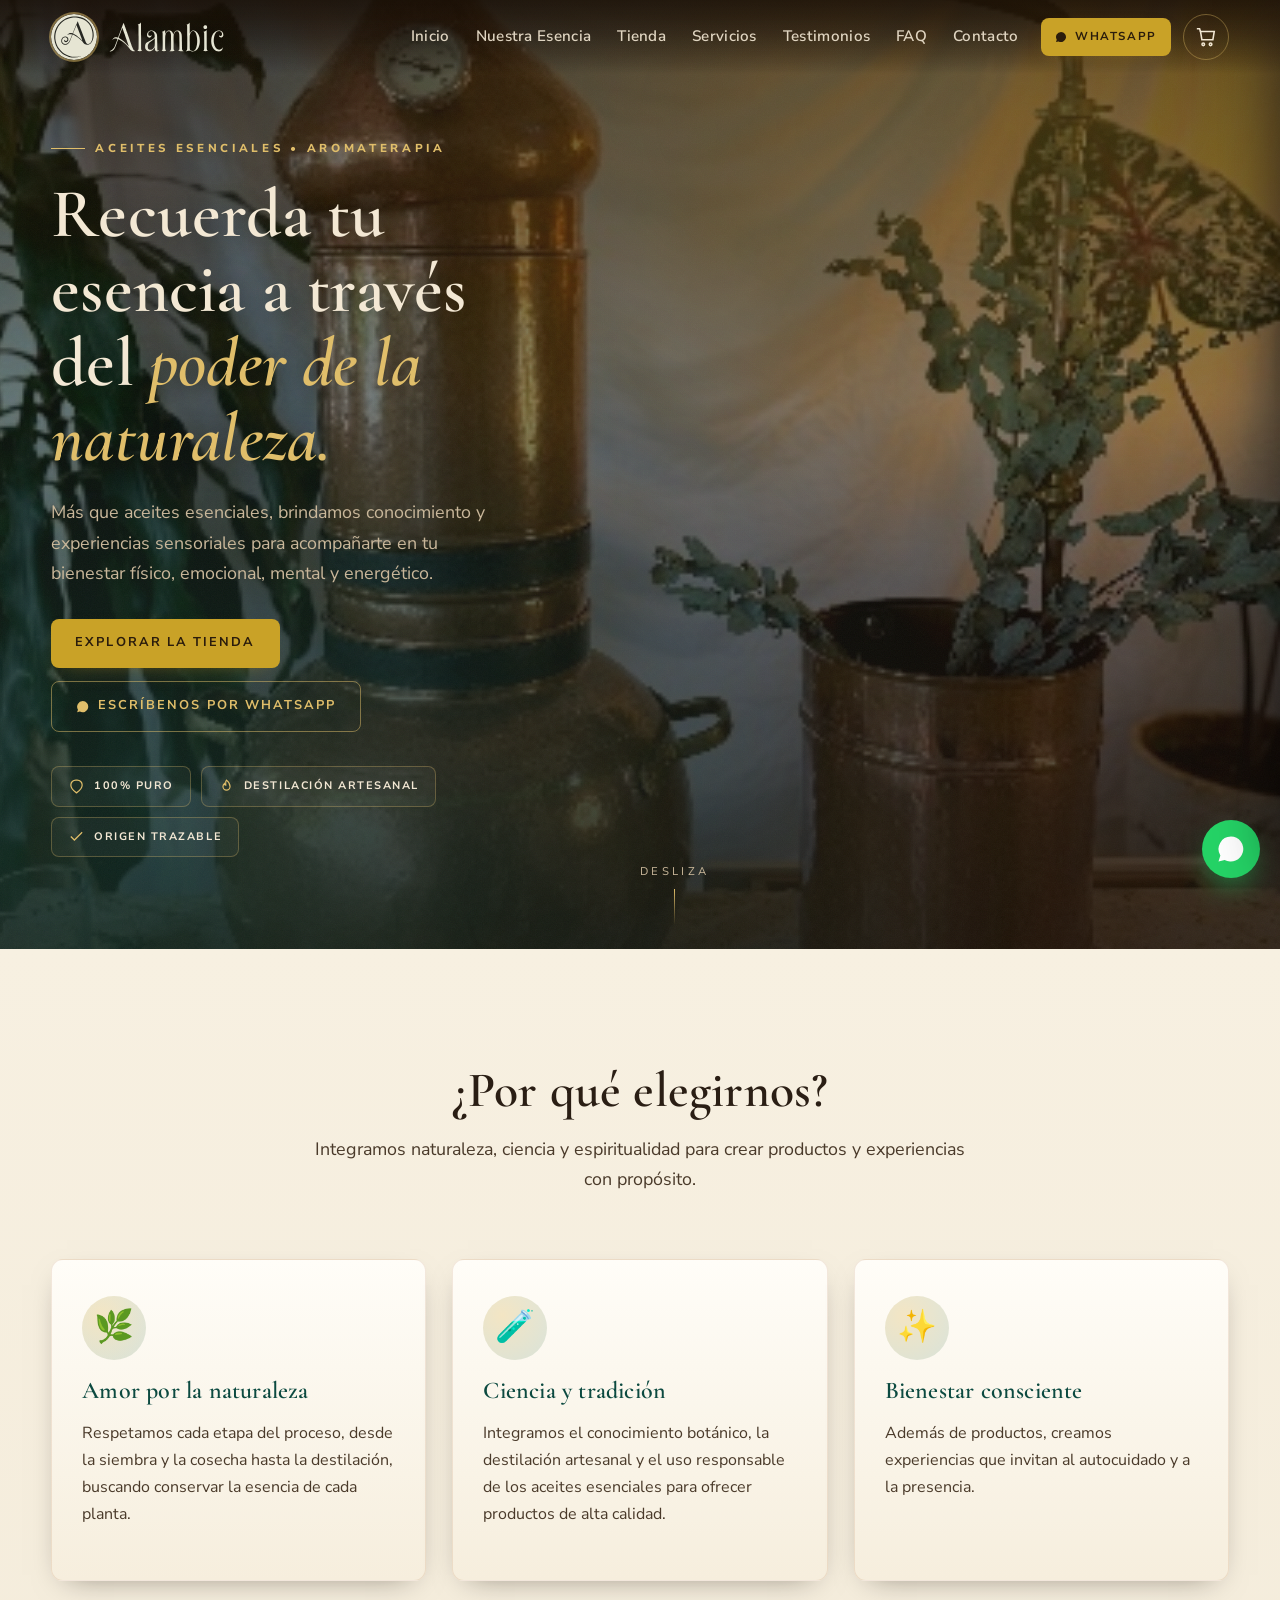
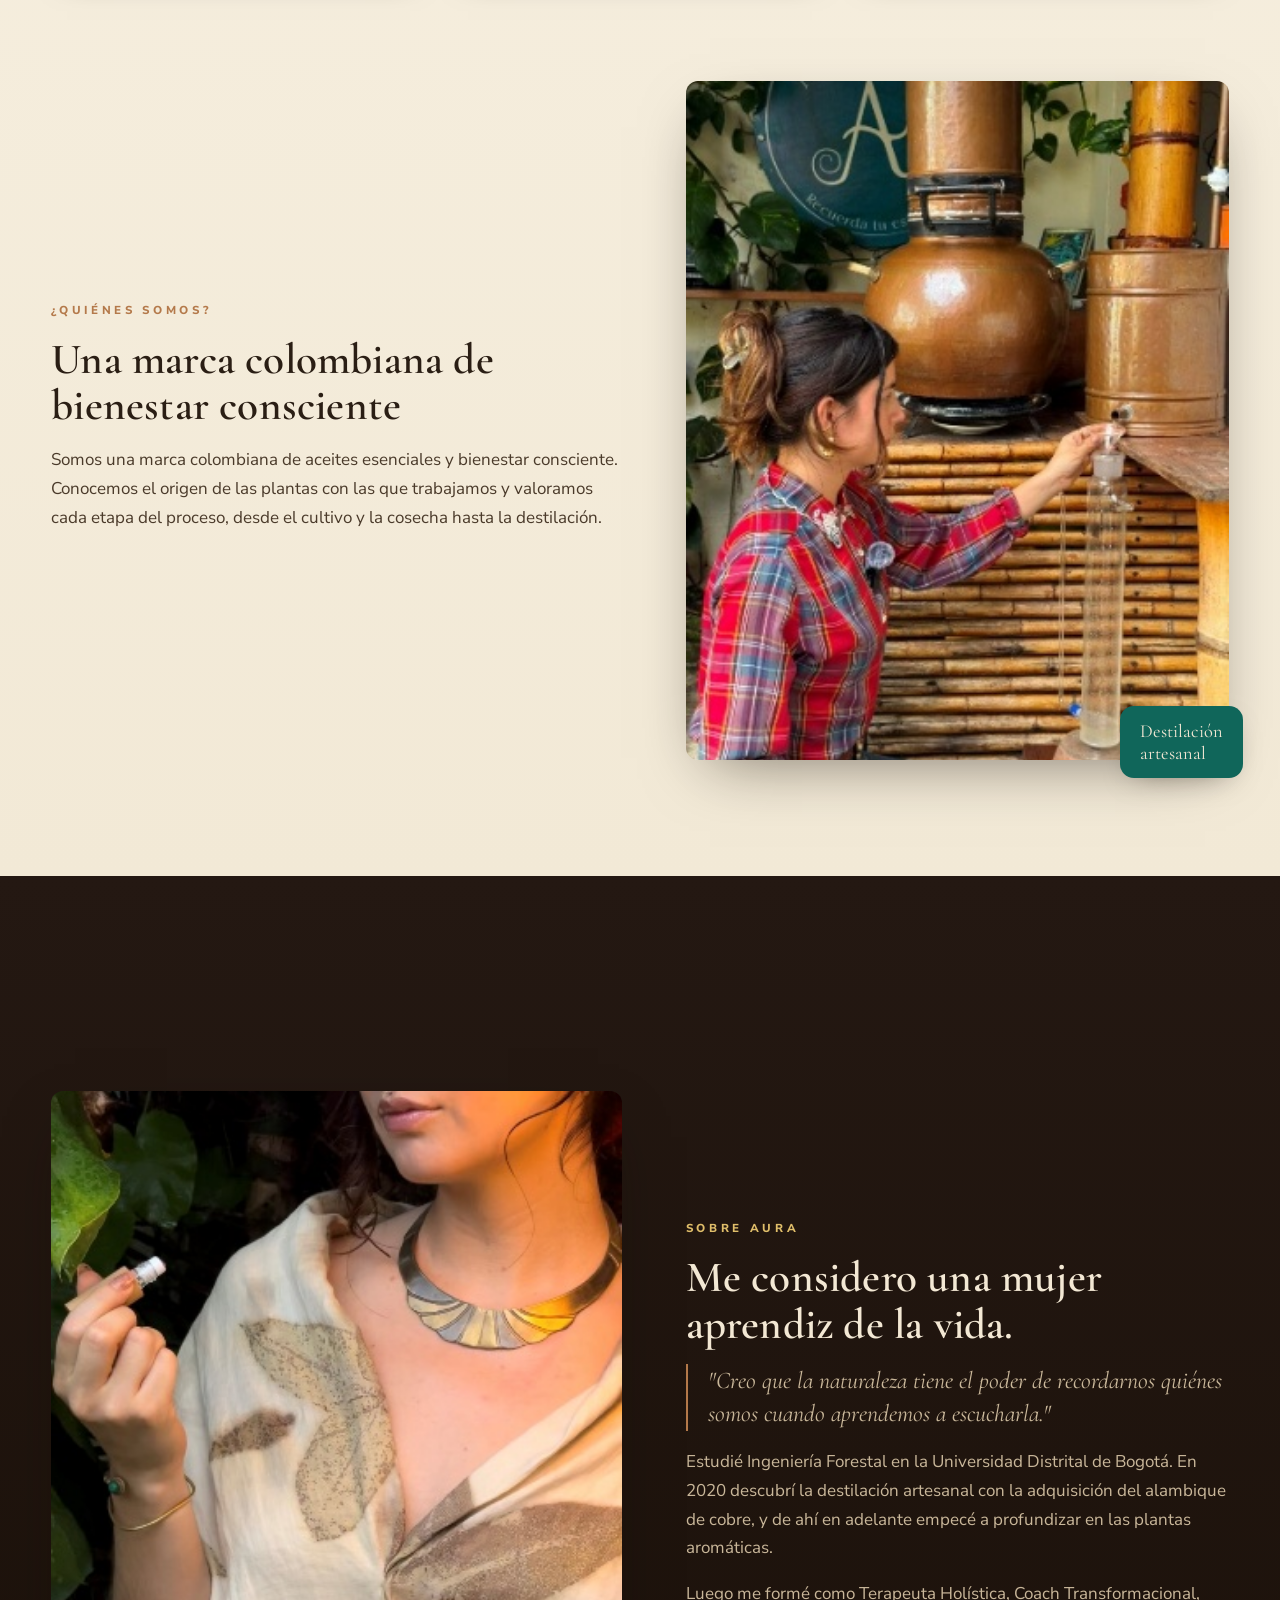
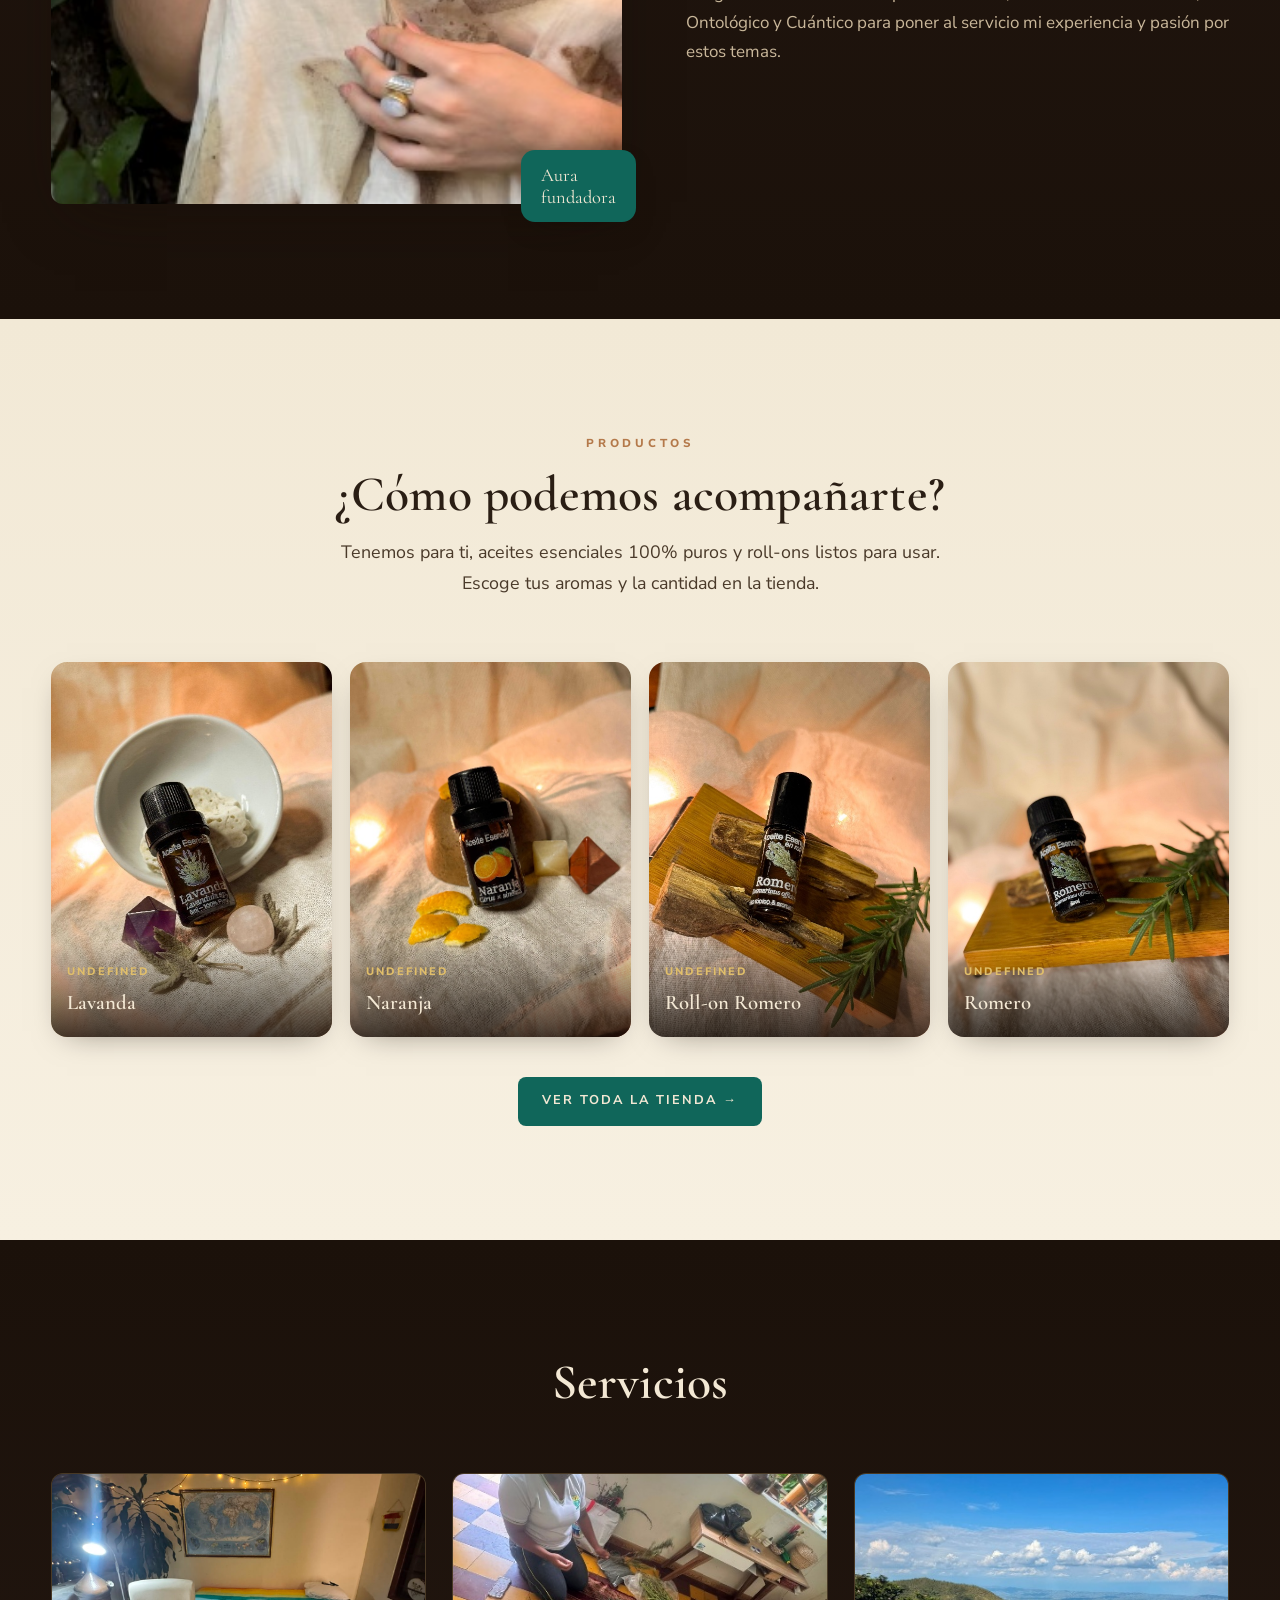
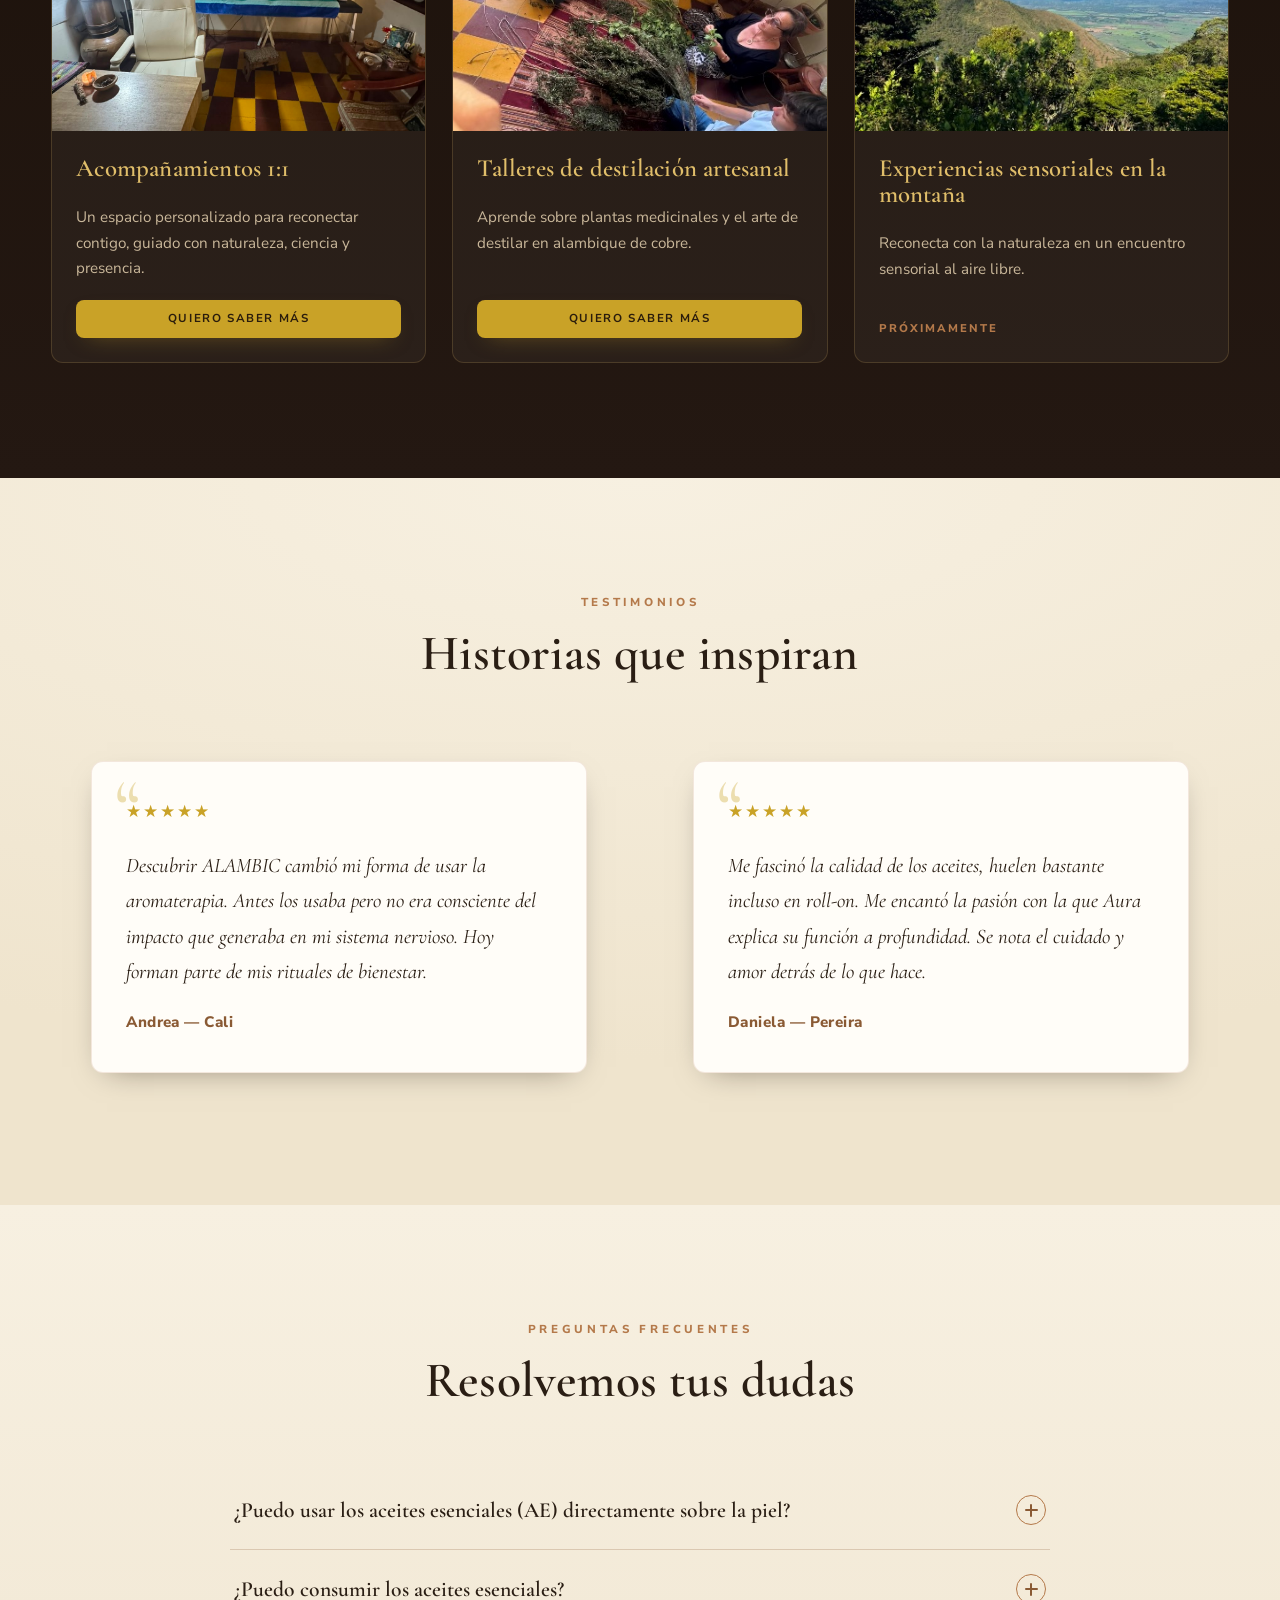
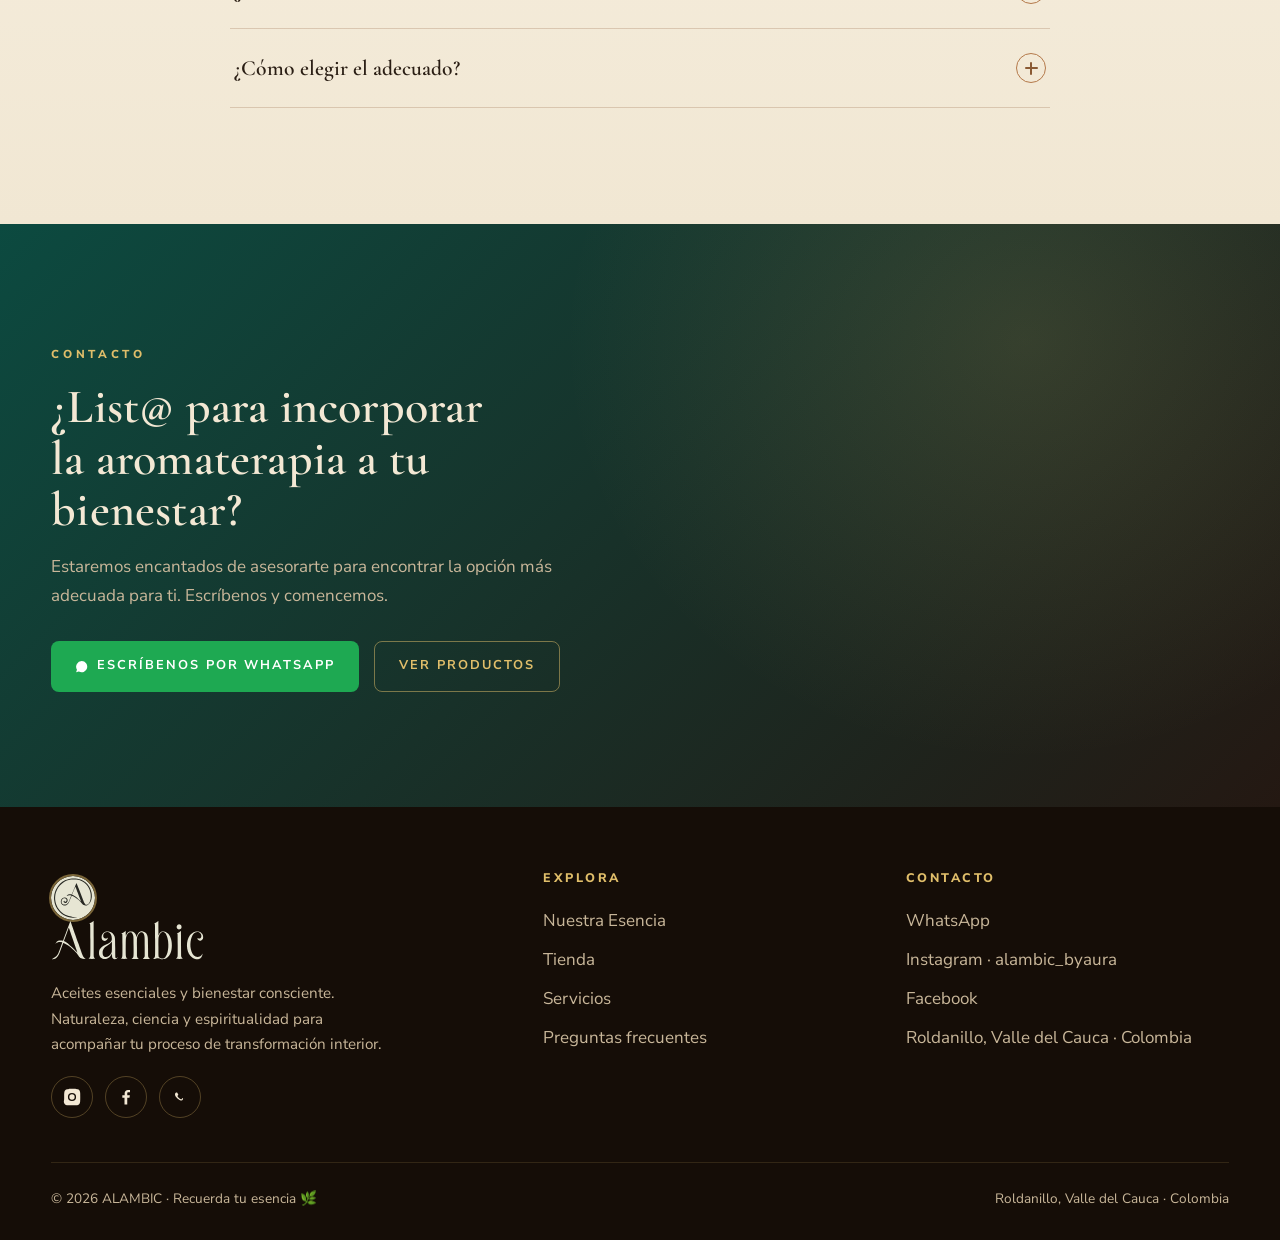
==== commit 615e3000: "Logo: acerca el aro de la espiral al borde del círculo - logo.svg: el arte se escala x1.27 desde su " ====
--- a/index.html
+++ b/index.html
@@ -10,13 +10,13 @@
 <meta property="og:description" content="Más que aceites esenciales: conocimiento y experiencias sensoriales para tu bienestar." />
 <meta property="og:image" content="assets/img/grupo-productos.jpg" />
 <meta property="og:type" content="website" />
-<link rel="icon" href="assets/img/logo.svg" type="image/svg+xml" />
-<link rel="icon" href="assets/img/logo-512.png" type="image/png" sizes="512x512" />
-<link rel="apple-touch-icon" href="assets/img/logo-180.png" />
+<link rel="icon" href="assets/img/logo.svg?v=2026.10.11" type="image/svg+xml" />
+<link rel="icon" href="assets/img/logo-512.png?v=2026.10.11" type="image/png" sizes="512x512" />
+<link rel="apple-touch-icon" href="assets/img/logo-180.png?v=2026.10.11" />
 <link rel="preconnect" href="https://fonts.googleapis.com" />
 <link rel="preconnect" href="https://fonts.gstatic.com" crossorigin />
 <link href="https://fonts.googleapis.com/css2?family=Cormorant+Garamond:ital,wght@0,400;0,500;0,600;0,700;1,400;1,500;1,600&family=Nunito+Sans:ital,opsz,wght@0,6..12,300;0,6..12,400;0,6..12,600;0,6..12,700;0,6..12,800;0,6..12,900&display=swap" rel="stylesheet" />
-<link rel="stylesheet" href="assets/css/styles.css?v=2026.10.10" />
+<link rel="stylesheet" href="assets/css/styles.css?v=2026.10.11" />
 </head>
 <body>
 
@@ -24,7 +24,7 @@
 <header class="header" id="header">
   <div class="container nav">
     <a href="#inicio" class="brand" aria-label="ALAMBIC inicio">
-      <img src="assets/img/logo.svg" alt="Logo ALAMBIC" />
+      <img src="assets/img/logo.svg?v=2026.10.11" alt="Logo ALAMBIC" />
       <img class="brand-word" src="assets/img/lettering.svg" alt="Alambic" width="1165" height="304" />
     </a>
     <nav class="nav-links" id="navLinks">
@@ -196,7 +196,7 @@
     <div class="footer-grid">
       <div class="footer-about">
         <a href="#inicio" class="brand" style="margin:0">
-          <img src="assets/img/logo.svg" alt="ALAMBIC" style="width:44px;height:44px;border-radius:50%;box-shadow:0 0 0 2px rgba(224,190,106,.5)" />
+          <img src="assets/img/logo.svg?v=2026.10.11" alt="ALAMBIC" style="width:44px;height:44px;border-radius:50%;box-shadow:0 0 0 2px rgba(224,190,106,.5)" />
           <img class="brand-word brand-word--footer" src="assets/img/lettering.svg" alt="Alambic" width="1165" height="304" />
         </a>
         <p>Aceites esenciales y bienestar consciente. Naturaleza, ciencia y espiritualidad para acompañar tu proceso de transformación interior.</p>
@@ -255,9 +255,9 @@
   <span id="toastMsg">Añadido a tu selección</span>
 </div>
 
-<script src="assets/js/data.js?v=2026.10.10"></script>
-<script src="assets/js/cart.js?v=2026.10.10"></script>
-<script src="assets/js/home.js?v=2026.10.10"></script>
+<script src="assets/js/data.js?v=2026.10.11"></script>
+<script src="assets/js/cart.js?v=2026.10.11"></script>
+<script src="assets/js/home.js?v=2026.10.11"></script>
 <script type="speculationrules">
 {"prerender":[{"where":{"and":[{"href_matches":"/*"},{"not":{"href_matches":"/assets/*"}}]},"eagerness":"moderate"}]}
 </script>
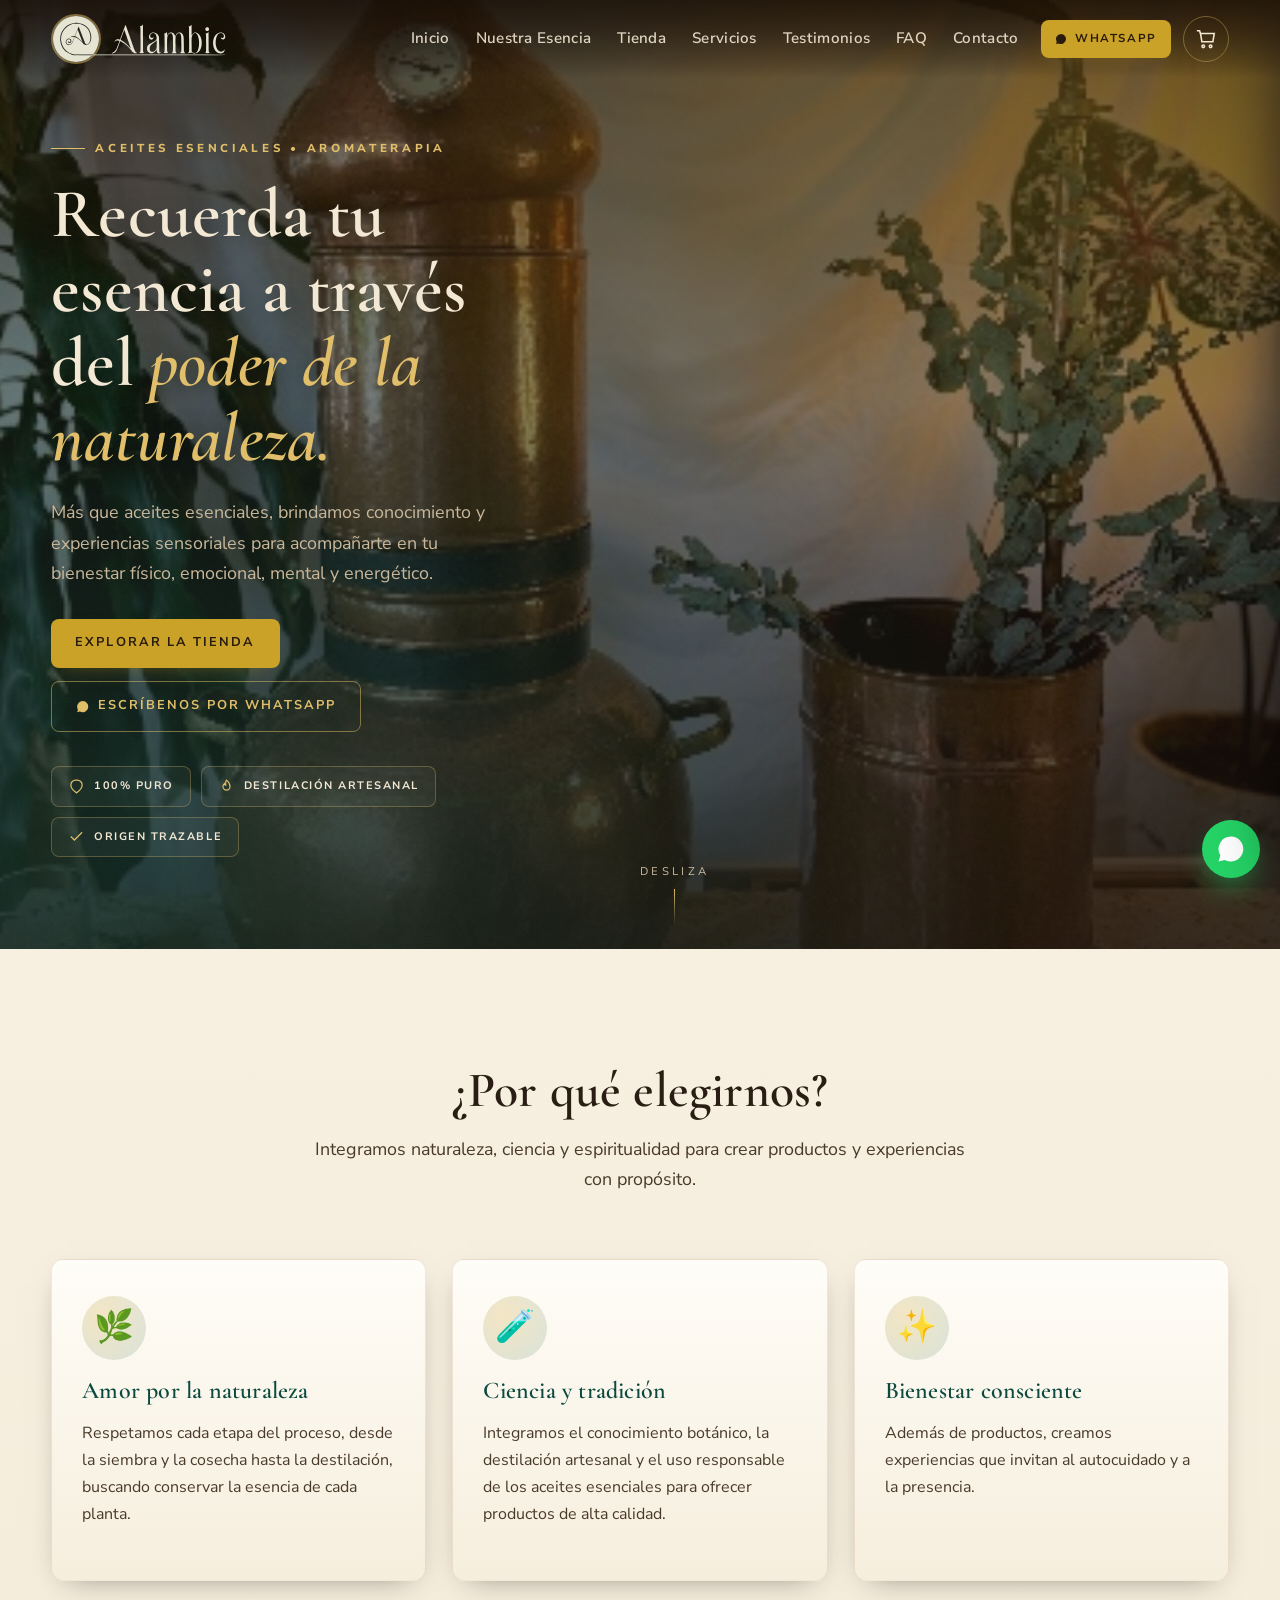
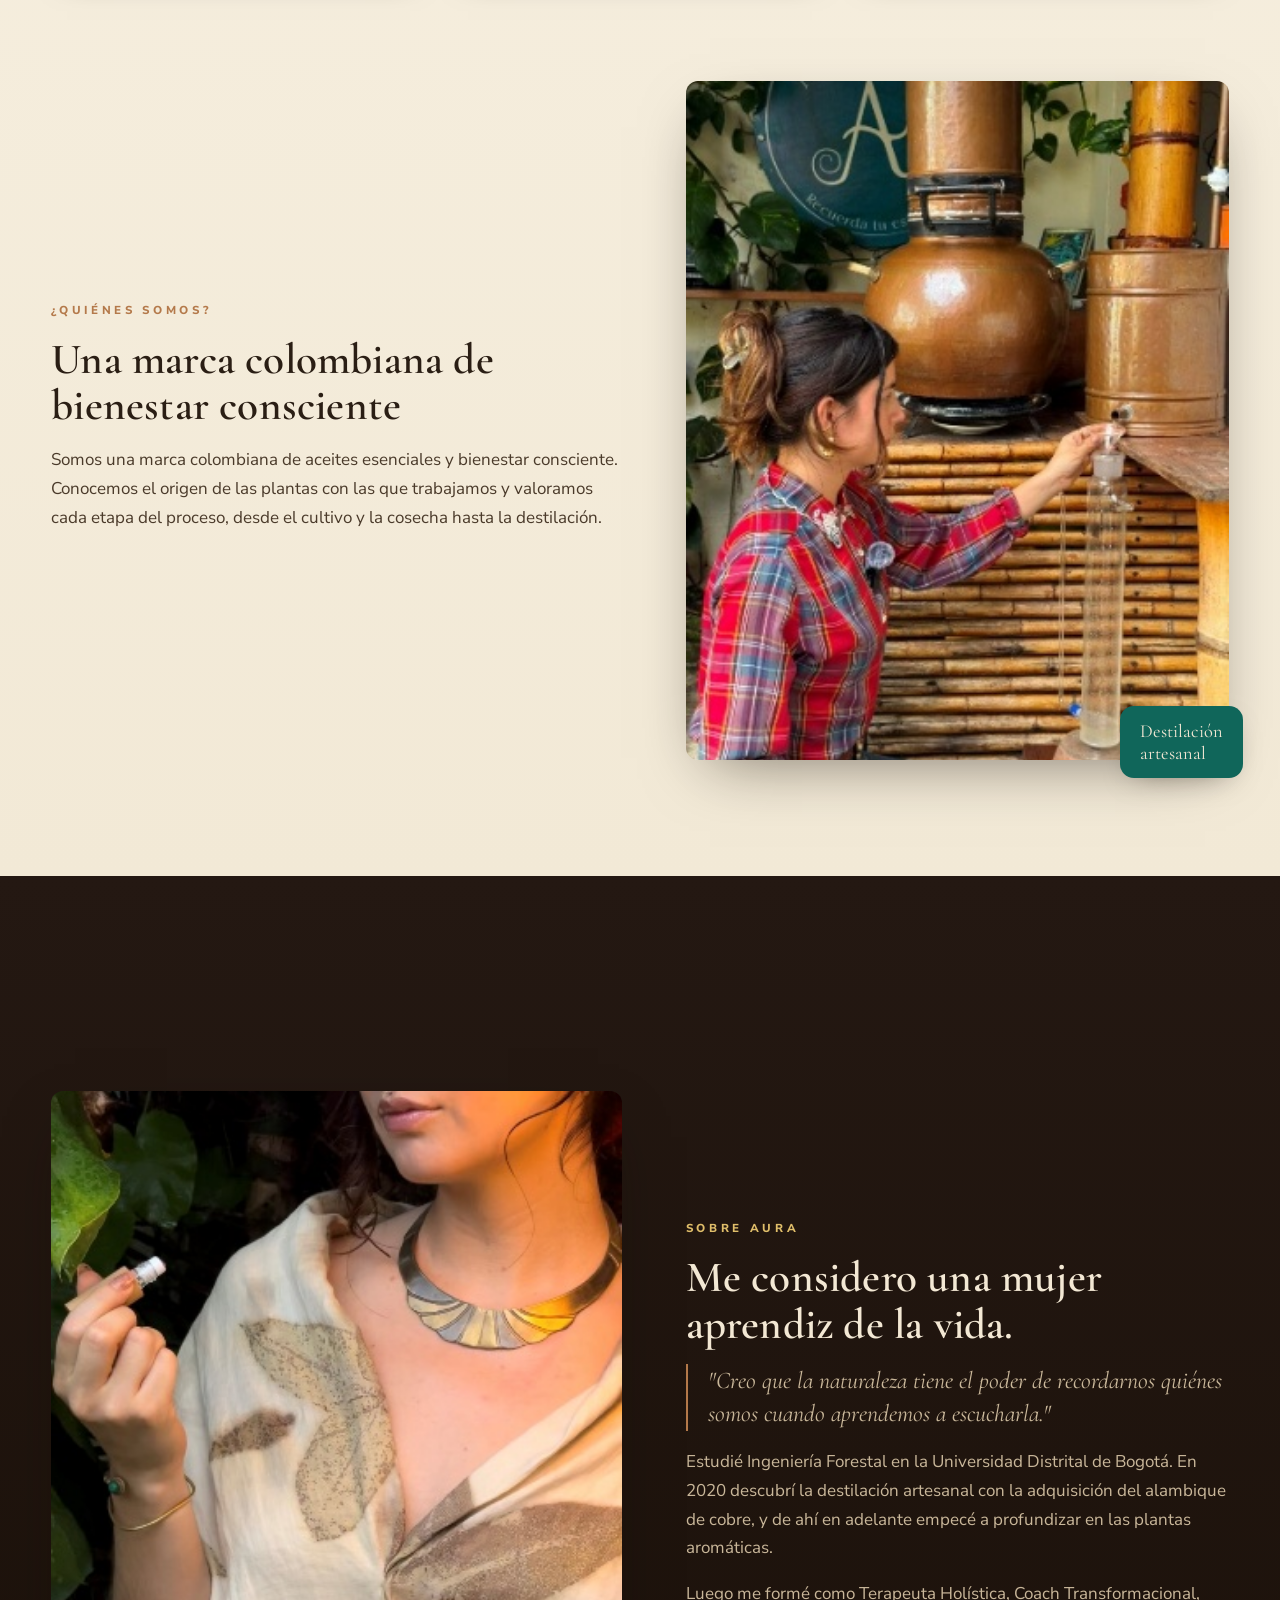
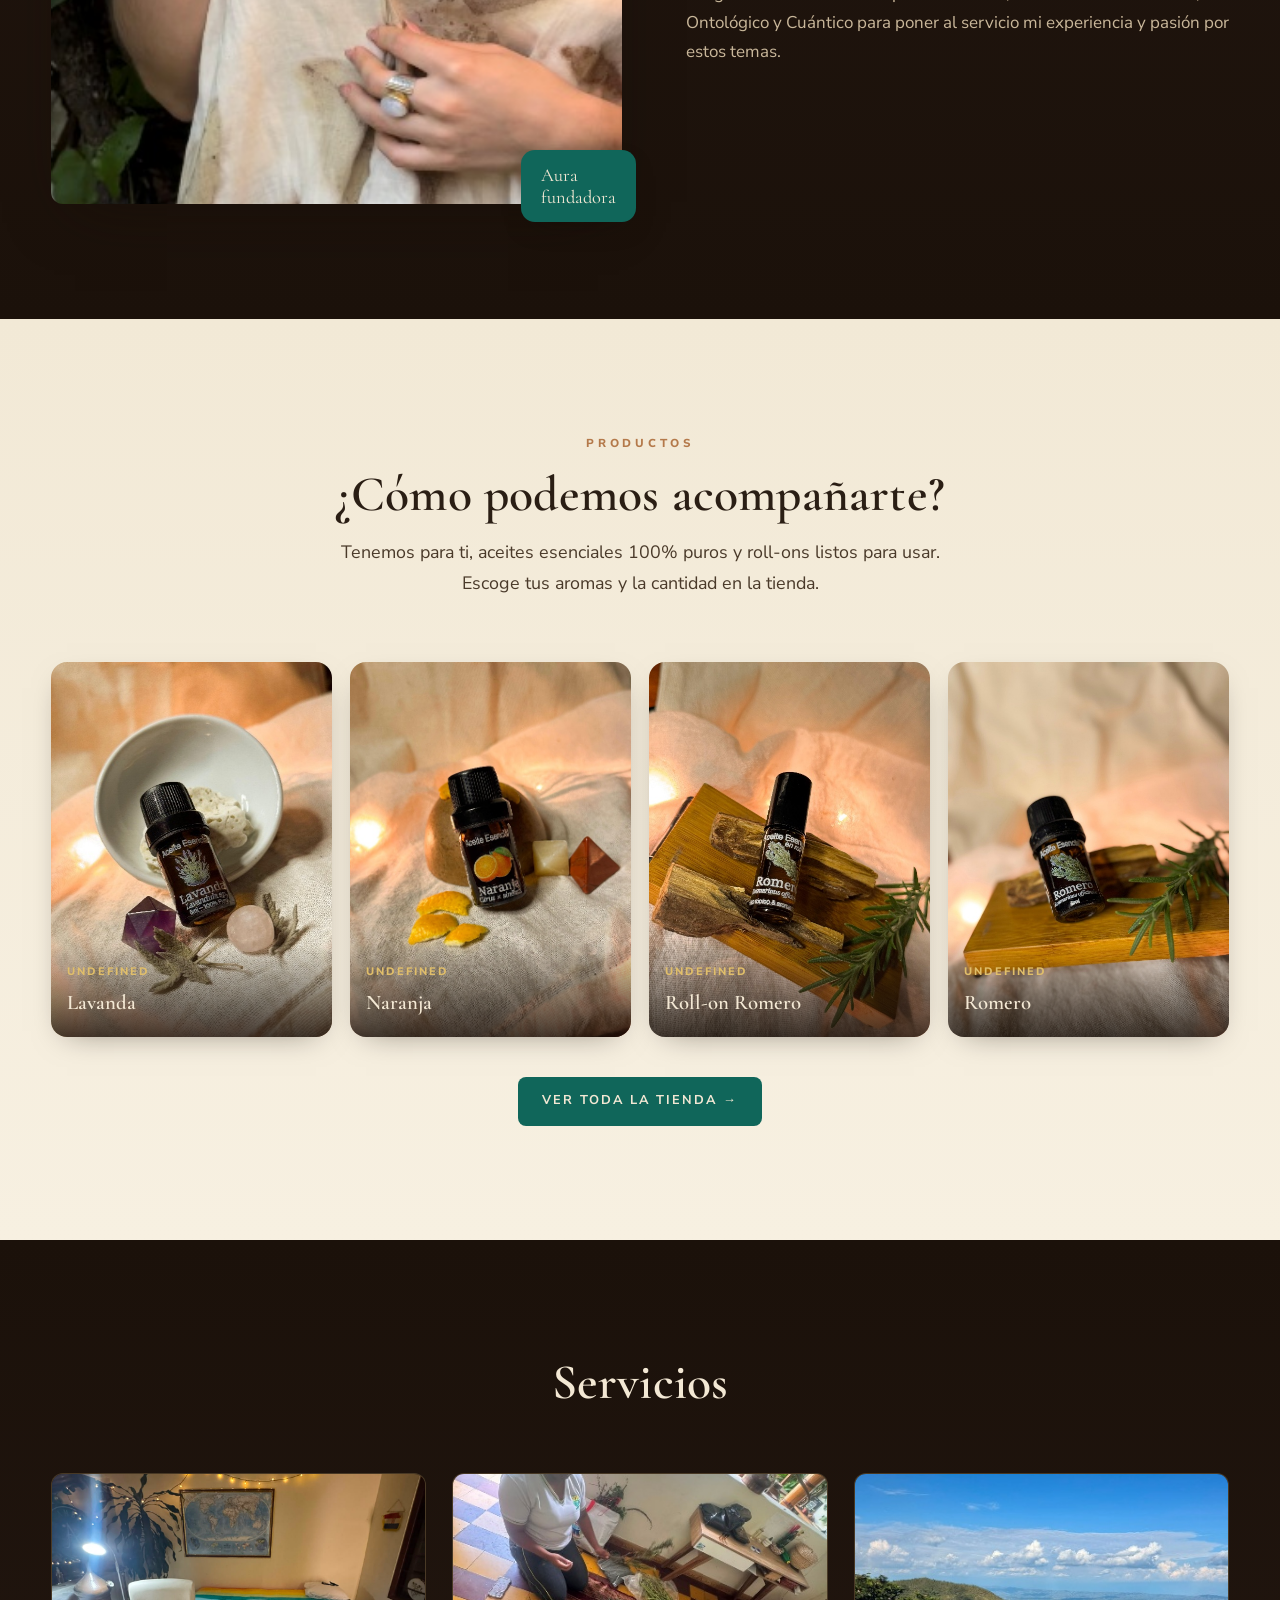
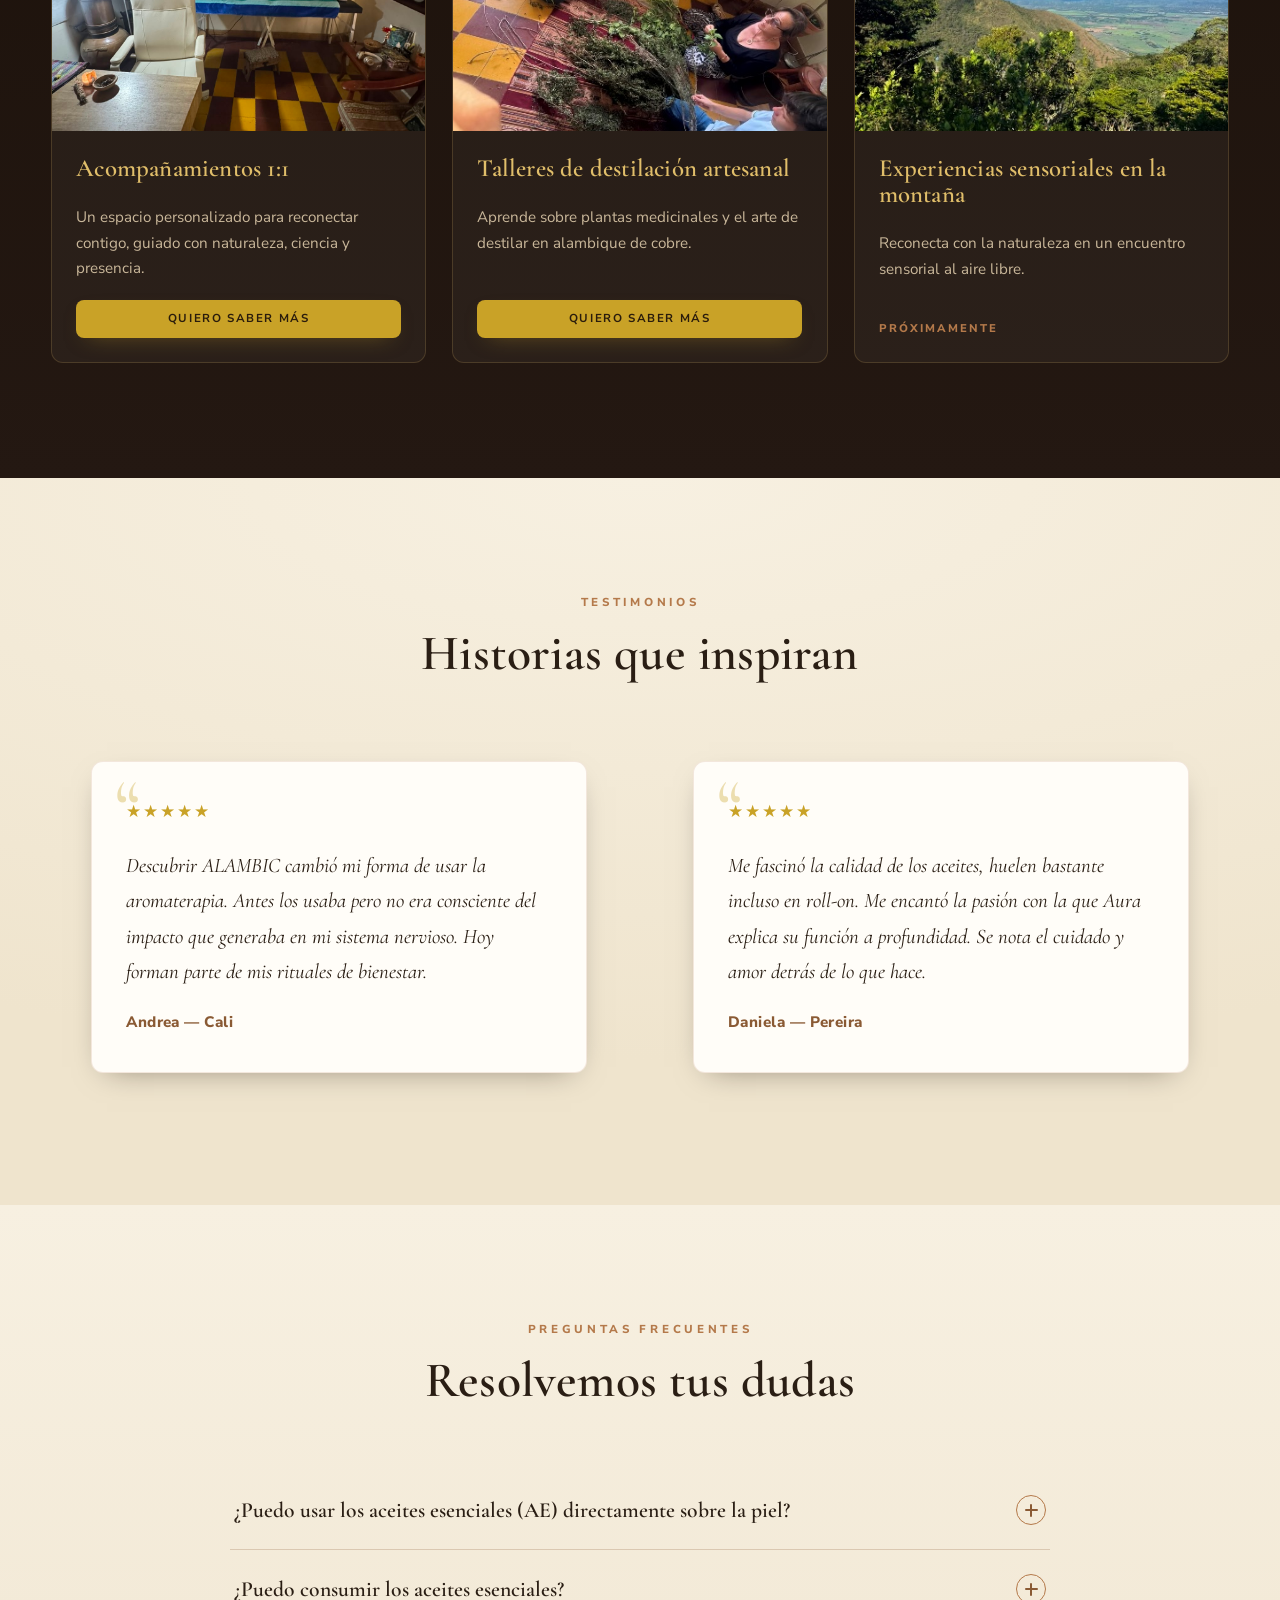
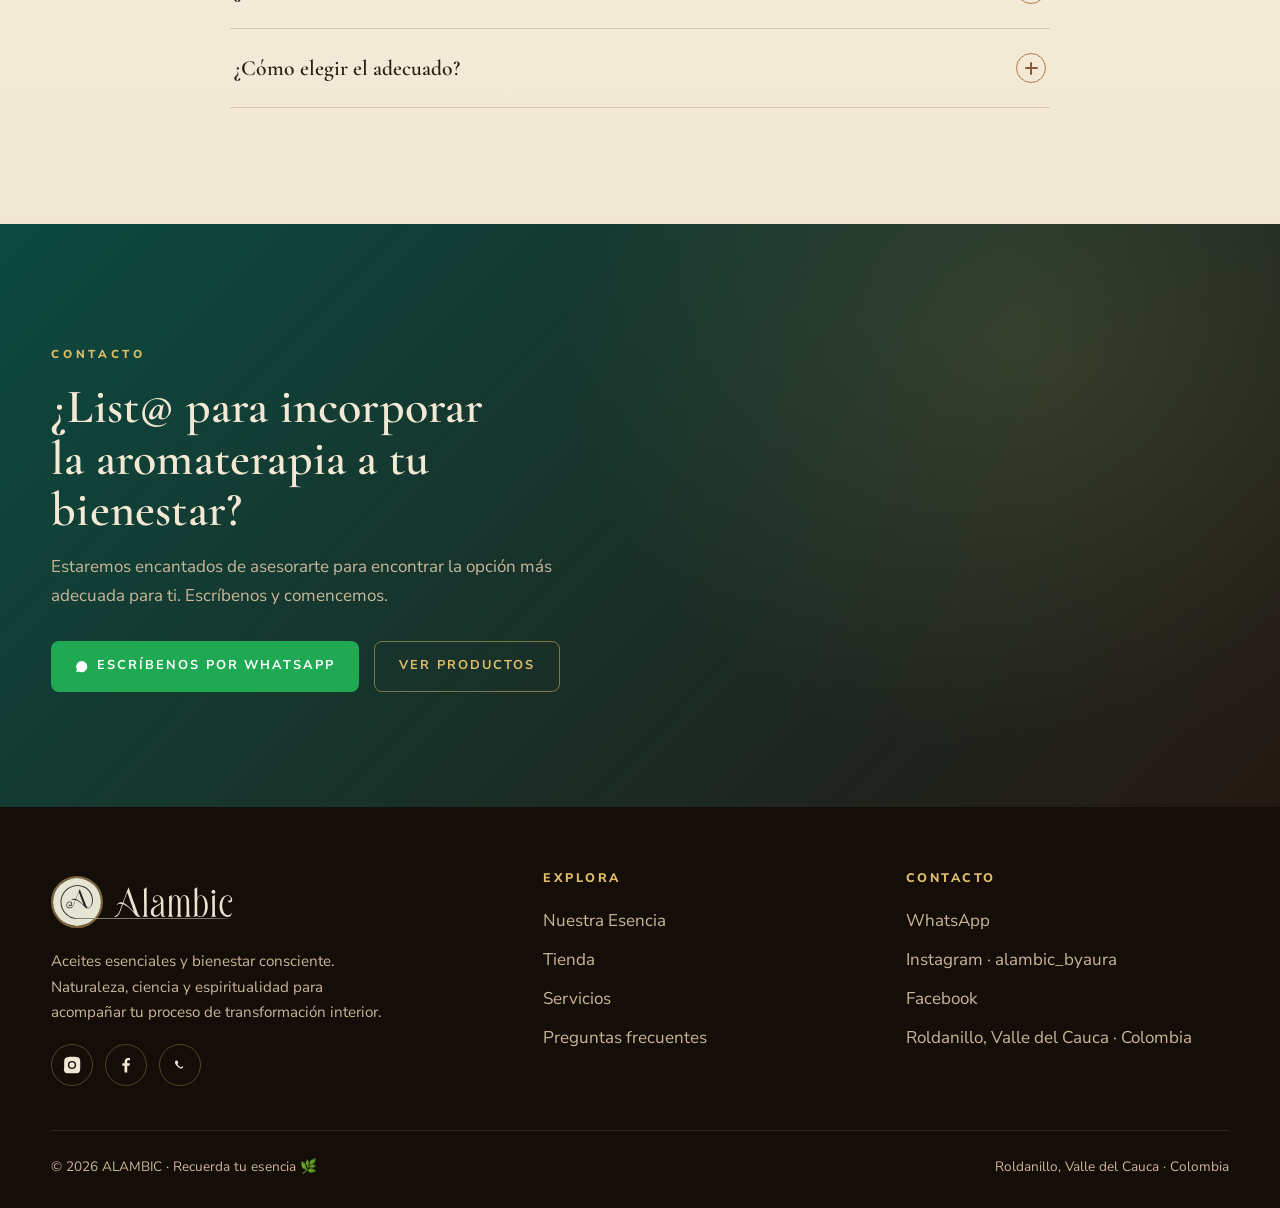
==== commit a09edb0d: "Logo: el trazo de la "A" sigue recto bajo "Alambic" hasta la "C" - Revierte el escalado x1.27 del mo" ====
--- a/index.html
+++ b/index.html
@@ -10,13 +10,13 @@
 <meta property="og:description" content="Más que aceites esenciales: conocimiento y experiencias sensoriales para tu bienestar." />
 <meta property="og:image" content="assets/img/grupo-productos.jpg" />
 <meta property="og:type" content="website" />
-<link rel="icon" href="assets/img/logo.svg?v=2026.10.11" type="image/svg+xml" />
-<link rel="icon" href="assets/img/logo-512.png?v=2026.10.11" type="image/png" sizes="512x512" />
-<link rel="apple-touch-icon" href="assets/img/logo-180.png?v=2026.10.11" />
+<link rel="icon" href="assets/img/logo.svg?v=2026.10.12" type="image/svg+xml" />
+<link rel="icon" href="assets/img/logo-512.png?v=2026.10.12" type="image/png" sizes="512x512" />
+<link rel="apple-touch-icon" href="assets/img/logo-180.png?v=2026.10.12" />
 <link rel="preconnect" href="https://fonts.googleapis.com" />
 <link rel="preconnect" href="https://fonts.gstatic.com" crossorigin />
 <link href="https://fonts.googleapis.com/css2?family=Cormorant+Garamond:ital,wght@0,400;0,500;0,600;0,700;1,400;1,500;1,600&family=Nunito+Sans:ital,opsz,wght@0,6..12,300;0,6..12,400;0,6..12,600;0,6..12,700;0,6..12,800;0,6..12,900&display=swap" rel="stylesheet" />
-<link rel="stylesheet" href="assets/css/styles.css?v=2026.10.11" />
+<link rel="stylesheet" href="assets/css/styles.css?v=2026.10.12" />
 </head>
 <body>
 
@@ -24,8 +24,7 @@
 <header class="header" id="header">
   <div class="container nav">
     <a href="#inicio" class="brand" aria-label="ALAMBIC inicio">
-      <img src="assets/img/logo.svg?v=2026.10.11" alt="Logo ALAMBIC" />
-      <img class="brand-word" src="assets/img/lettering.svg" alt="Alambic" width="1165" height="304" />
+      <img class="brand-lockup" src="assets/img/lockup.svg?v=2026.10.12" alt="Alambic" width="6091" height="1740" />
     </a>
     <nav class="nav-links" id="navLinks">
       <a href="#inicio">Inicio</a>
@@ -196,8 +195,7 @@
     <div class="footer-grid">
       <div class="footer-about">
         <a href="#inicio" class="brand" style="margin:0">
-          <img src="assets/img/logo.svg?v=2026.10.11" alt="ALAMBIC" style="width:44px;height:44px;border-radius:50%;box-shadow:0 0 0 2px rgba(224,190,106,.5)" />
-          <img class="brand-word brand-word--footer" src="assets/img/lettering.svg" alt="Alambic" width="1165" height="304" />
+          <img class="brand-lockup brand-lockup--footer" src="assets/img/lockup.svg?v=2026.10.12" alt="Alambic" width="6091" height="1740" />
         </a>
         <p>Aceites esenciales y bienestar consciente. Naturaleza, ciencia y espiritualidad para acompañar tu proceso de transformación interior.</p>
         <div class="social" id="social"></div>
@@ -255,9 +253,9 @@
   <span id="toastMsg">Añadido a tu selección</span>
 </div>
 
-<script src="assets/js/data.js?v=2026.10.11"></script>
-<script src="assets/js/cart.js?v=2026.10.11"></script>
-<script src="assets/js/home.js?v=2026.10.11"></script>
+<script src="assets/js/data.js?v=2026.10.12"></script>
+<script src="assets/js/cart.js?v=2026.10.12"></script>
+<script src="assets/js/home.js?v=2026.10.12"></script>
 <script type="speculationrules">
 {"prerender":[{"where":{"and":[{"href_matches":"/*"},{"not":{"href_matches":"/assets/*"}}]},"eagerness":"moderate"}]}
 </script>
--- a/assets/css/styles.css
+++ b/assets/css/styles.css
@@ -66,9 +66,9 @@
 .brand{ display:flex; align-items:center; gap:12px; margin-right:auto; }
 .brand img{ width:46px; height:46px; border-radius:50%; box-shadow:0 0 0 2px rgba(224,190,106,.5); }
 .brand-name{ font-family:var(--font-display); font-size:1.5rem; color:var(--on-dark); letter-spacing:.28em; padding-left:.28em; }
-/* Lettering de marca (SVG): anula el círculo de .brand img */
-.brand .brand-word{ width:auto; height:30px; border-radius:0; box-shadow:none; display:block; }
-.footer .brand .brand-word--footer{ height:40px; }
+/* Logo + trazo + lettering en un solo SVG: anula el círculo de .brand img */
+.brand .brand-lockup{ width:auto; height:50px; border-radius:0; box-shadow:none; display:block; }
+.footer .brand .brand-lockup--footer{ height:52px; }
 .nav-links{ display:flex; gap:26px; }
 .nav-links a{ color:var(--on-dark); font-weight:600; font-size:.95rem; letter-spacing:.02em; position:relative; opacity:.9; transition:opacity .2s; }
 .nav-links a::after{ content:""; position:absolute; left:0; bottom:-6px; height:2px; width:0; background:var(--gold-2); transition:width .3s; }
@@ -466,7 +466,7 @@
 @media (max-width:560px){
   body{ font-size:16px; }
   .brand-name{ font-size:1.25rem; }
-  .brand .brand-word{ height:24px; }
+  .brand .brand-lockup{ height:44px; }
   .hero-cta{ flex-direction:column; align-items:stretch; }
   .hero-card{ right:0; bottom:2%; }
   .tst-grid, .soon-grid, .feat-gallery{ grid-template-columns:1fr; }
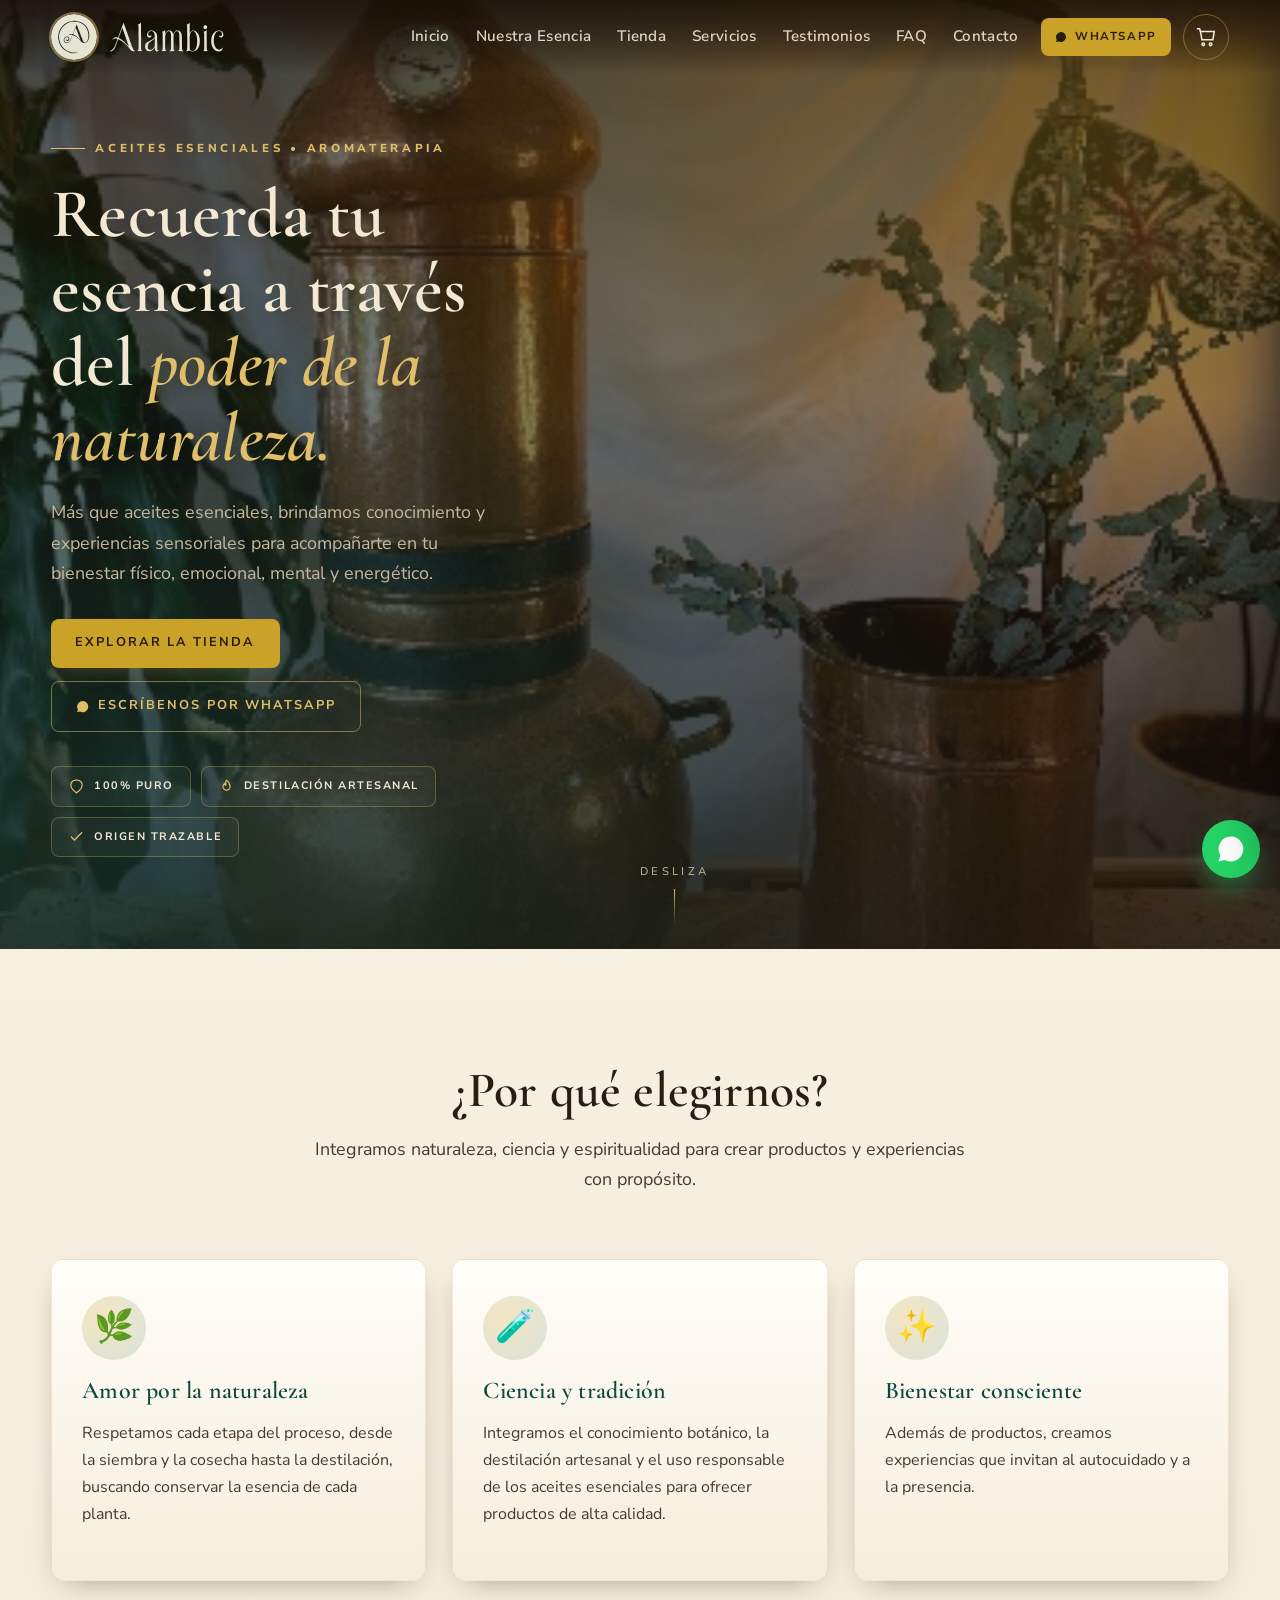
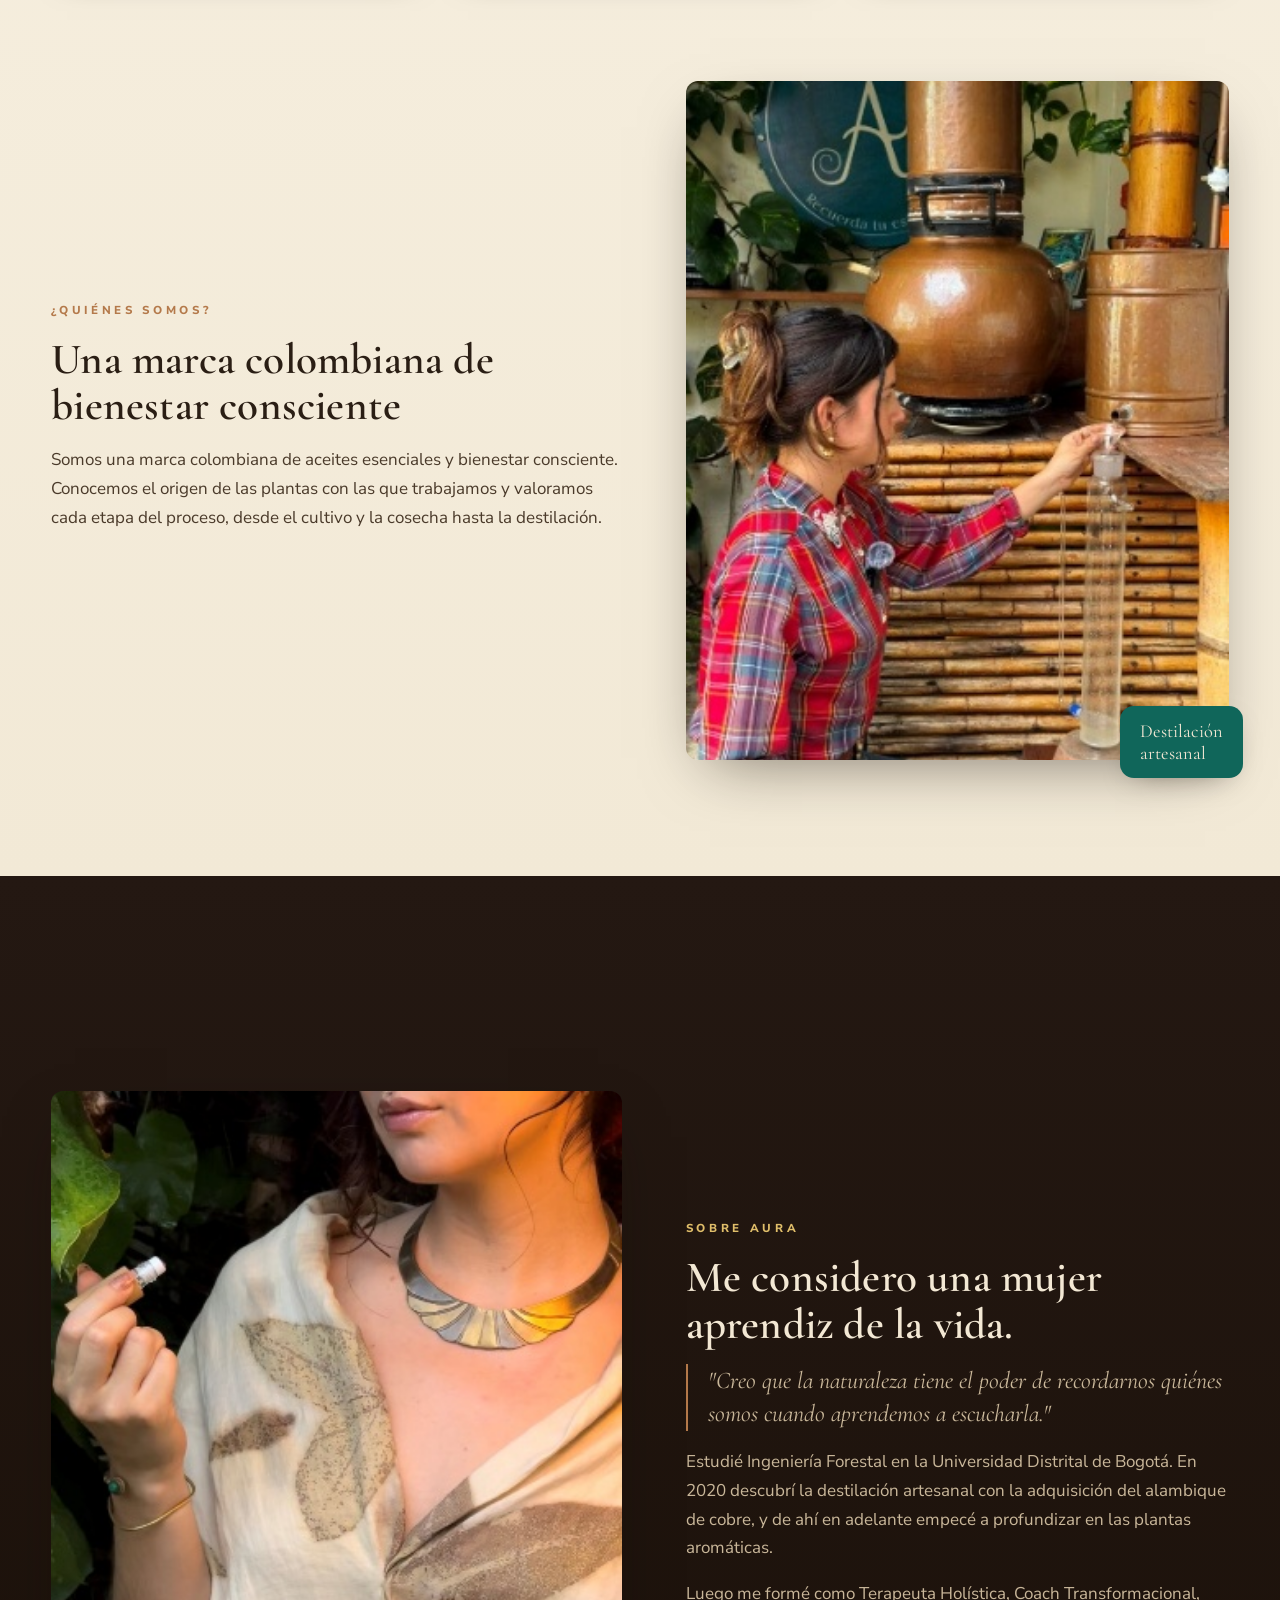
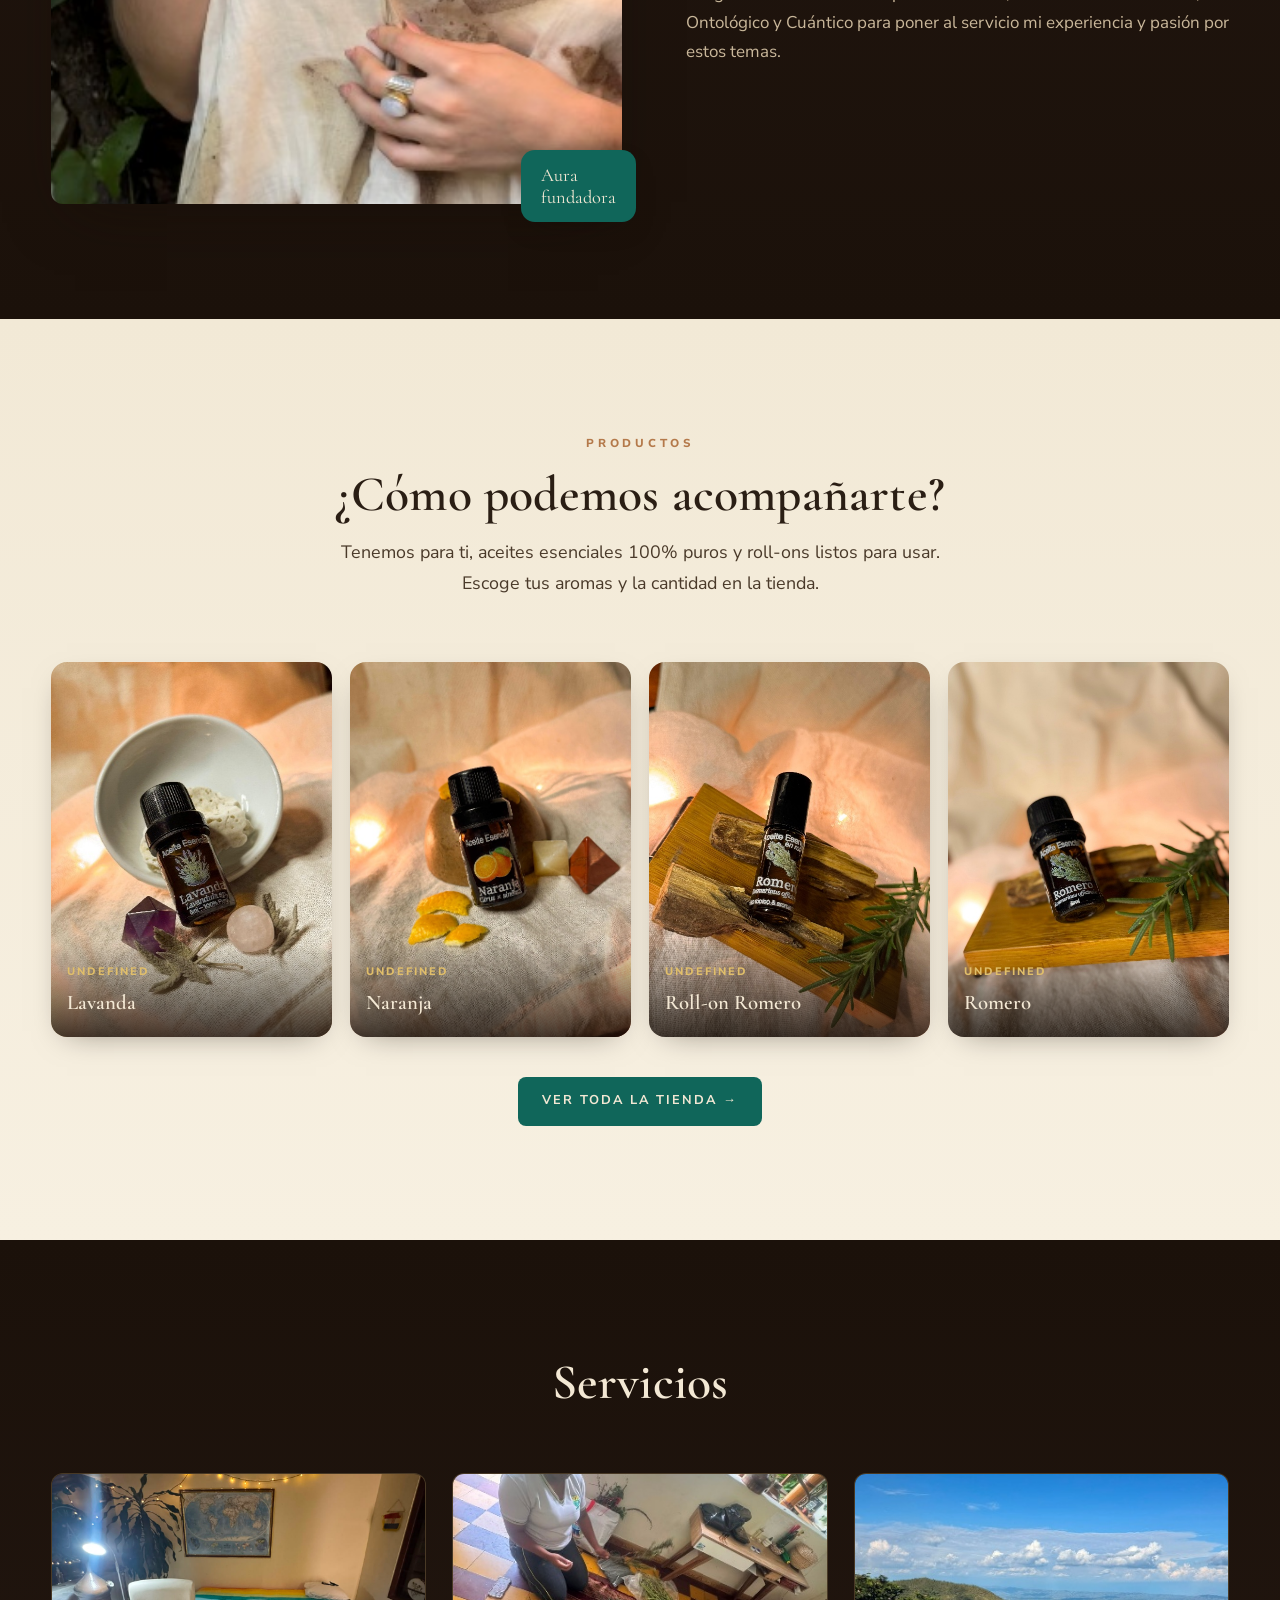
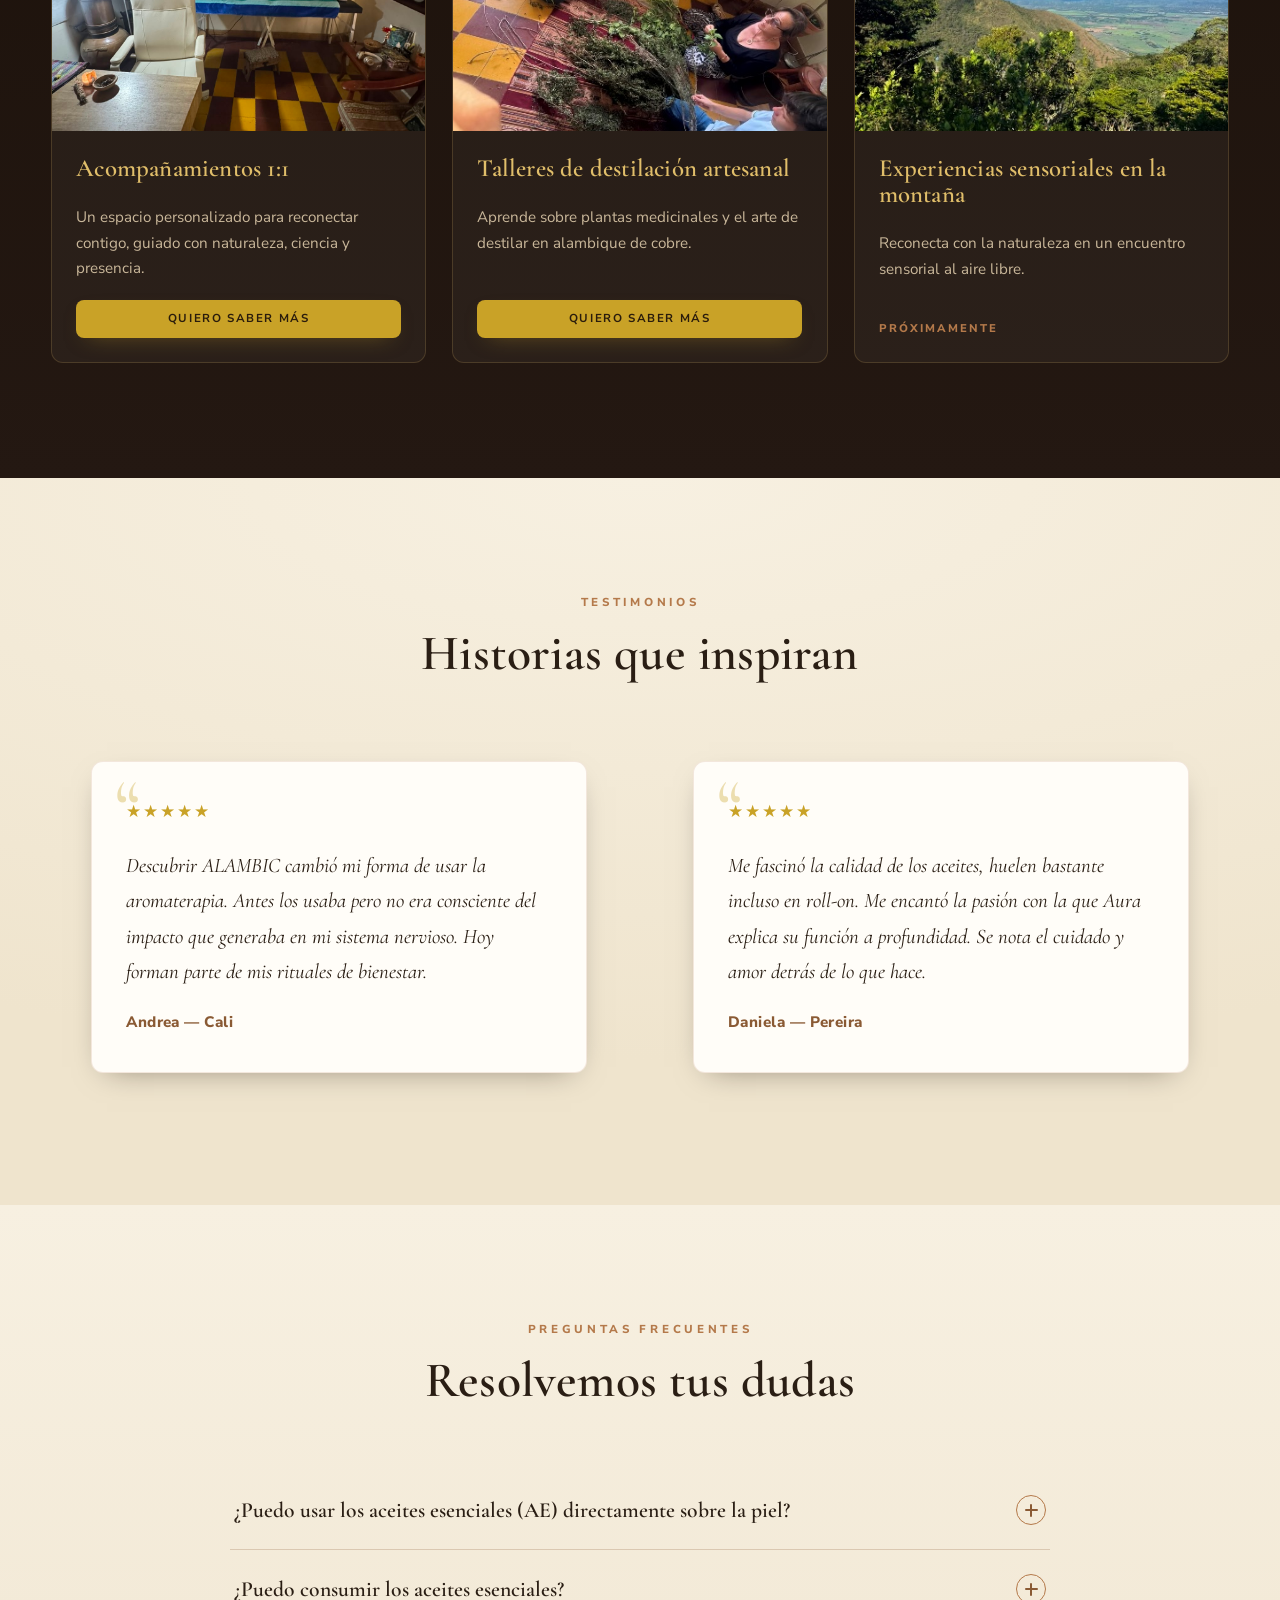
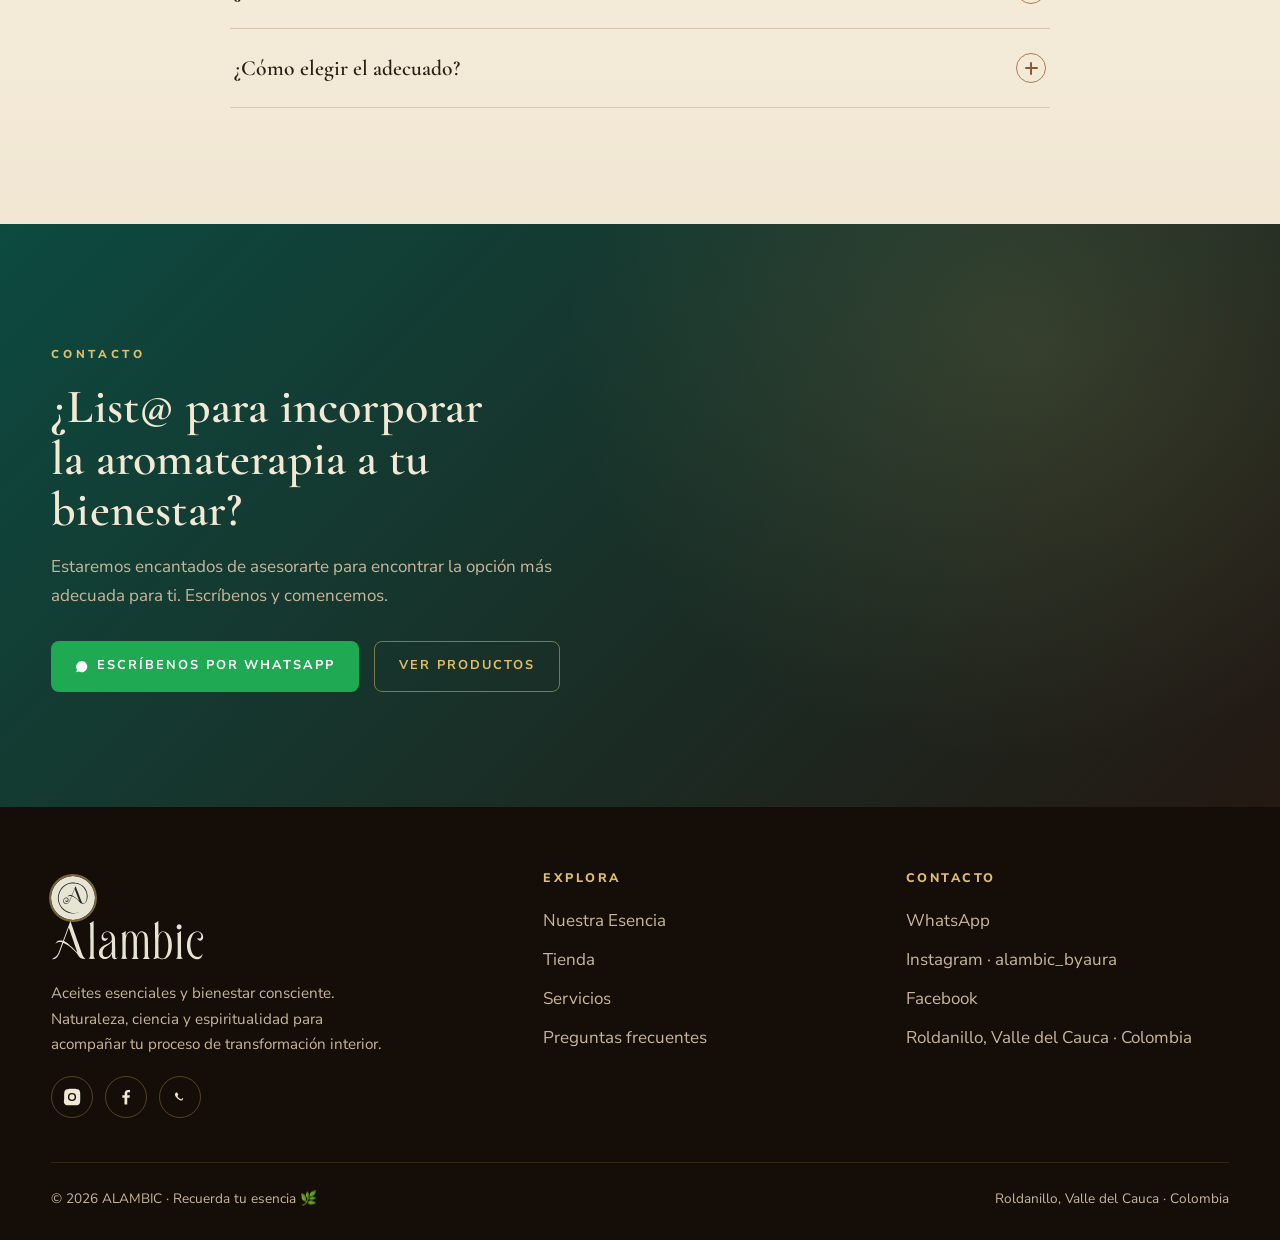
==== commit 87142dd0: "Logo: quita el trazo bajo "Alambic" (vuelve a ícono + lettering) - Header y footer vuelven al monogr" ====
--- a/index.html
+++ b/index.html
@@ -10,13 +10,13 @@
 <meta property="og:description" content="Más que aceites esenciales: conocimiento y experiencias sensoriales para tu bienestar." />
 <meta property="og:image" content="assets/img/grupo-productos.jpg" />
 <meta property="og:type" content="website" />
-<link rel="icon" href="assets/img/logo.svg?v=2026.10.12" type="image/svg+xml" />
-<link rel="icon" href="assets/img/logo-512.png?v=2026.10.12" type="image/png" sizes="512x512" />
-<link rel="apple-touch-icon" href="assets/img/logo-180.png?v=2026.10.12" />
+<link rel="icon" href="assets/img/logo.svg?v=2026.10.13" type="image/svg+xml" />
+<link rel="icon" href="assets/img/logo-512.png?v=2026.10.13" type="image/png" sizes="512x512" />
+<link rel="apple-touch-icon" href="assets/img/logo-180.png?v=2026.10.13" />
 <link rel="preconnect" href="https://fonts.googleapis.com" />
 <link rel="preconnect" href="https://fonts.gstatic.com" crossorigin />
 <link href="https://fonts.googleapis.com/css2?family=Cormorant+Garamond:ital,wght@0,400;0,500;0,600;0,700;1,400;1,500;1,600&family=Nunito+Sans:ital,opsz,wght@0,6..12,300;0,6..12,400;0,6..12,600;0,6..12,700;0,6..12,800;0,6..12,900&display=swap" rel="stylesheet" />
-<link rel="stylesheet" href="assets/css/styles.css?v=2026.10.12" />
+<link rel="stylesheet" href="assets/css/styles.css?v=2026.10.13" />
 </head>
 <body>
 
@@ -24,7 +24,8 @@
 <header class="header" id="header">
   <div class="container nav">
     <a href="#inicio" class="brand" aria-label="ALAMBIC inicio">
-      <img class="brand-lockup" src="assets/img/lockup.svg?v=2026.10.12" alt="Alambic" width="6091" height="1740" />
+      <img src="assets/img/logo.svg?v=2026.10.13" alt="Logo ALAMBIC" />
+      <img class="brand-word" src="assets/img/lettering.svg" alt="Alambic" width="1165" height="304" />
     </a>
     <nav class="nav-links" id="navLinks">
       <a href="#inicio">Inicio</a>
@@ -195,7 +196,8 @@
     <div class="footer-grid">
       <div class="footer-about">
         <a href="#inicio" class="brand" style="margin:0">
-          <img class="brand-lockup brand-lockup--footer" src="assets/img/lockup.svg?v=2026.10.12" alt="Alambic" width="6091" height="1740" />
+          <img src="assets/img/logo.svg?v=2026.10.13" alt="ALAMBIC" style="width:44px;height:44px;border-radius:50%;box-shadow:0 0 0 2px rgba(224,190,106,.5)" />
+          <img class="brand-word brand-word--footer" src="assets/img/lettering.svg" alt="Alambic" width="1165" height="304" />
         </a>
         <p>Aceites esenciales y bienestar consciente. Naturaleza, ciencia y espiritualidad para acompañar tu proceso de transformación interior.</p>
         <div class="social" id="social"></div>
@@ -253,9 +255,9 @@
   <span id="toastMsg">Añadido a tu selección</span>
 </div>
 
-<script src="assets/js/data.js?v=2026.10.12"></script>
-<script src="assets/js/cart.js?v=2026.10.12"></script>
-<script src="assets/js/home.js?v=2026.10.12"></script>
+<script src="assets/js/data.js?v=2026.10.13"></script>
+<script src="assets/js/cart.js?v=2026.10.13"></script>
+<script src="assets/js/home.js?v=2026.10.13"></script>
 <script type="speculationrules">
 {"prerender":[{"where":{"and":[{"href_matches":"/*"},{"not":{"href_matches":"/assets/*"}}]},"eagerness":"moderate"}]}
 </script>
--- a/assets/css/styles.css
+++ b/assets/css/styles.css
@@ -66,9 +66,9 @@
 .brand{ display:flex; align-items:center; gap:12px; margin-right:auto; }
 .brand img{ width:46px; height:46px; border-radius:50%; box-shadow:0 0 0 2px rgba(224,190,106,.5); }
 .brand-name{ font-family:var(--font-display); font-size:1.5rem; color:var(--on-dark); letter-spacing:.28em; padding-left:.28em; }
-/* Logo + trazo + lettering en un solo SVG: anula el círculo de .brand img */
-.brand .brand-lockup{ width:auto; height:50px; border-radius:0; box-shadow:none; display:block; }
-.footer .brand .brand-lockup--footer{ height:52px; }
+/* Lettering de marca (SVG): anula el círculo de .brand img */
+.brand .brand-word{ width:auto; height:30px; border-radius:0; box-shadow:none; display:block; }
+.footer .brand .brand-word--footer{ height:40px; }
 .nav-links{ display:flex; gap:26px; }
 .nav-links a{ color:var(--on-dark); font-weight:600; font-size:.95rem; letter-spacing:.02em; position:relative; opacity:.9; transition:opacity .2s; }
 .nav-links a::after{ content:""; position:absolute; left:0; bottom:-6px; height:2px; width:0; background:var(--gold-2); transition:width .3s; }
@@ -466,7 +466,7 @@
 @media (max-width:560px){
   body{ font-size:16px; }
   .brand-name{ font-size:1.25rem; }
-  .brand .brand-lockup{ height:44px; }
+  .brand .brand-word{ height:24px; }
   .hero-cta{ flex-direction:column; align-items:stretch; }
   .hero-card{ right:0; bottom:2%; }
   .tst-grid, .soon-grid, .feat-gallery{ grid-template-columns:1fr; }
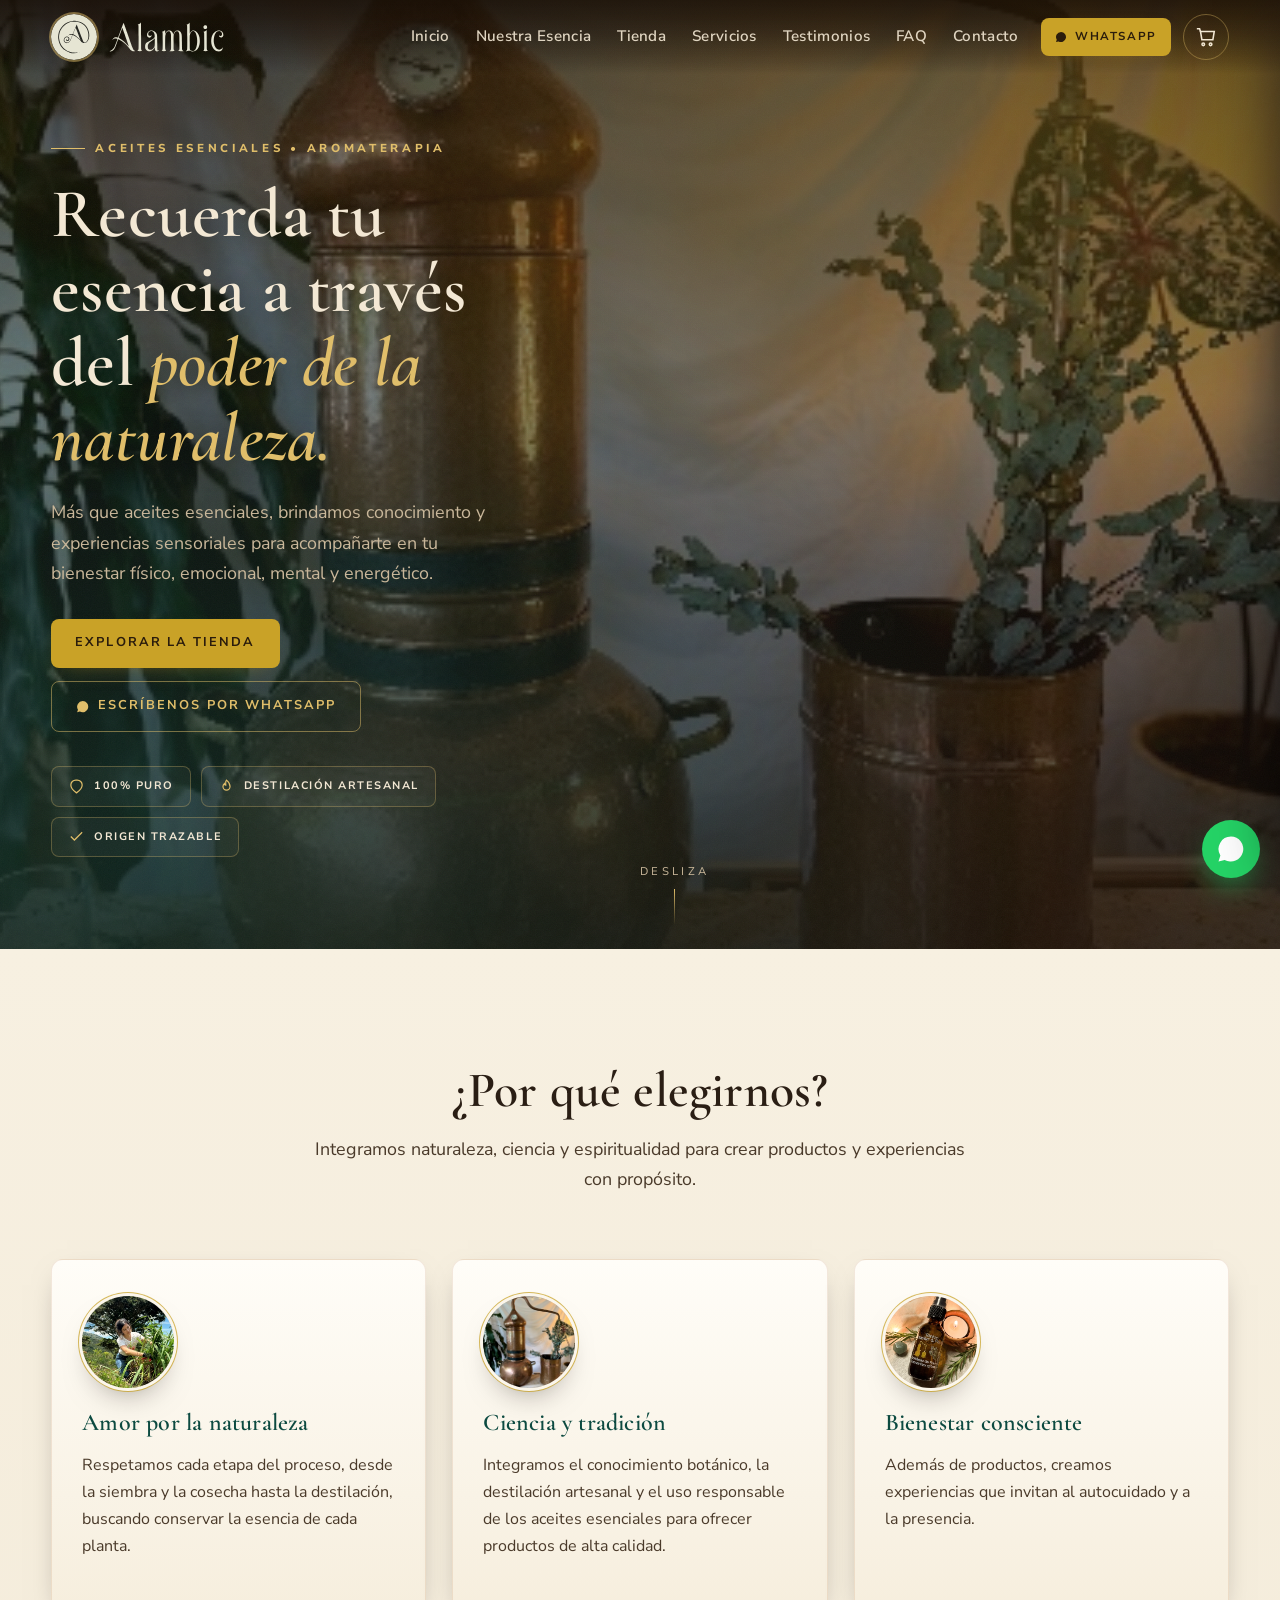
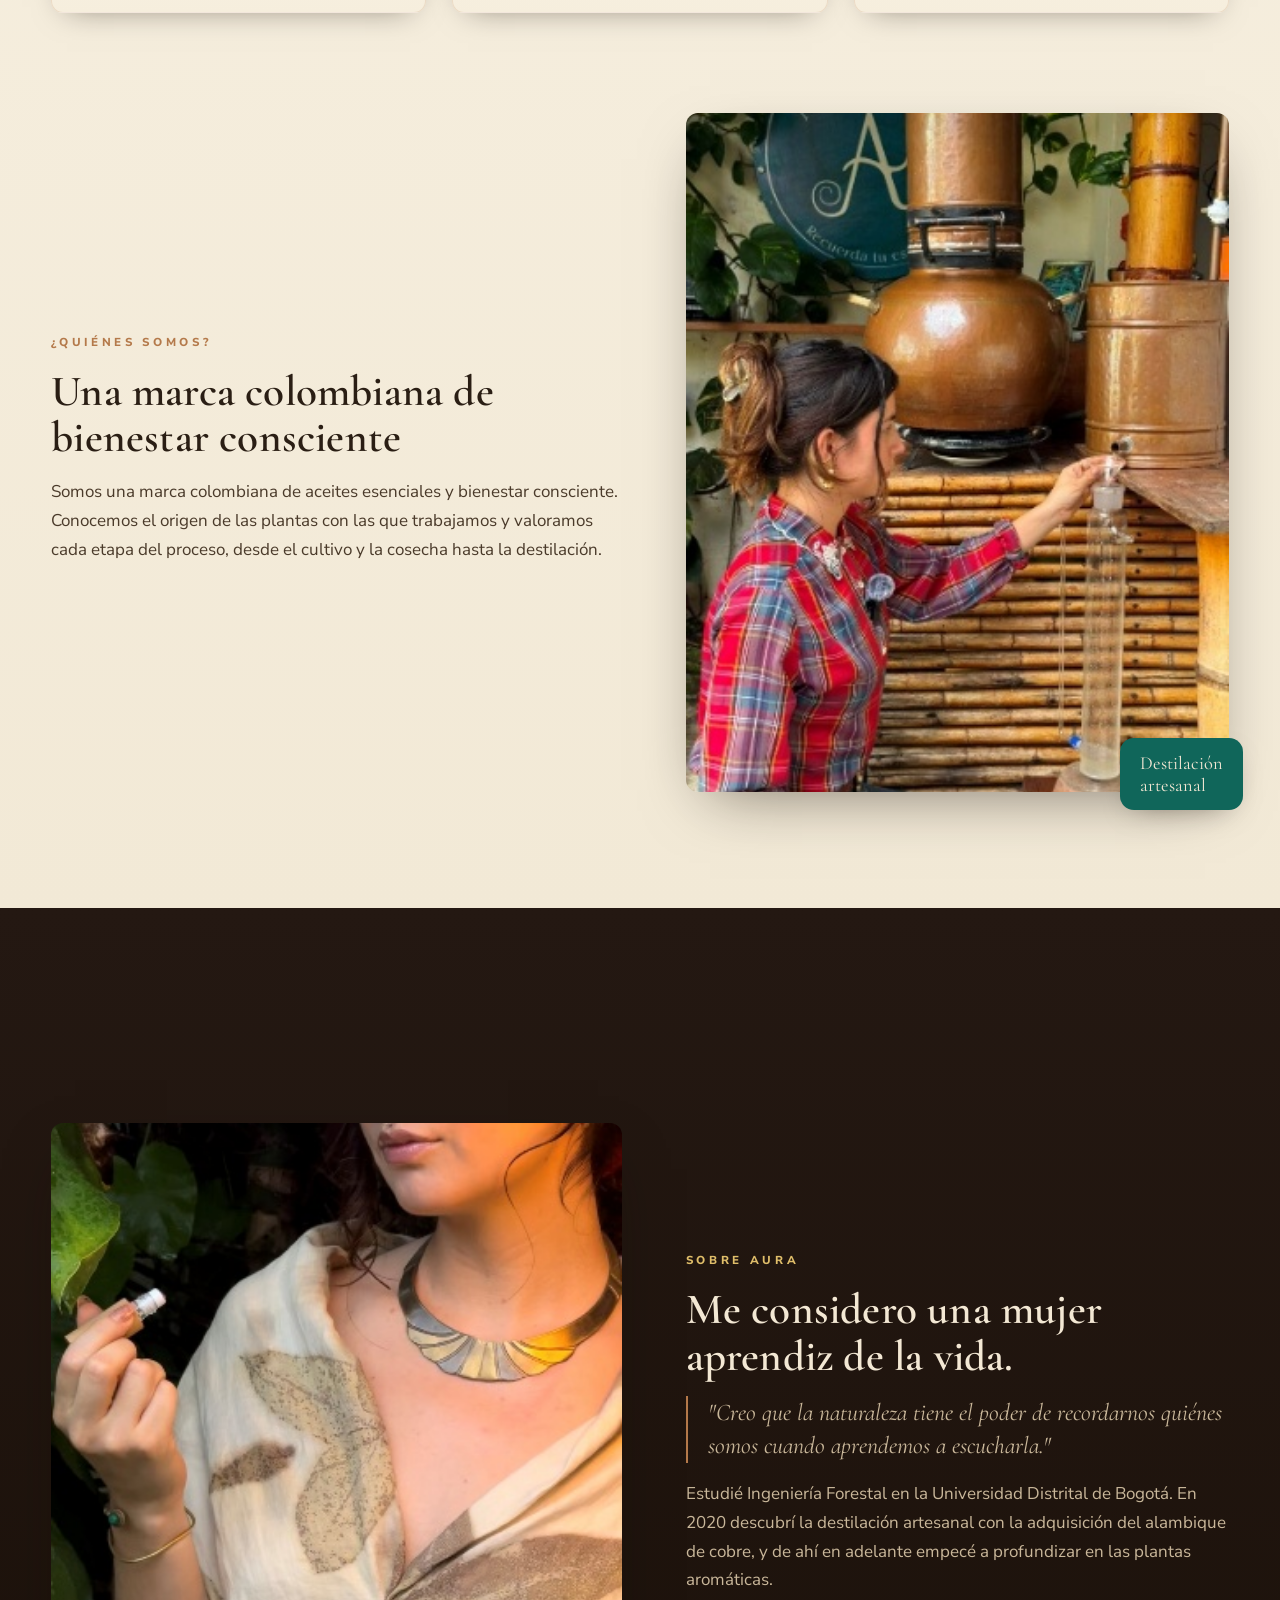
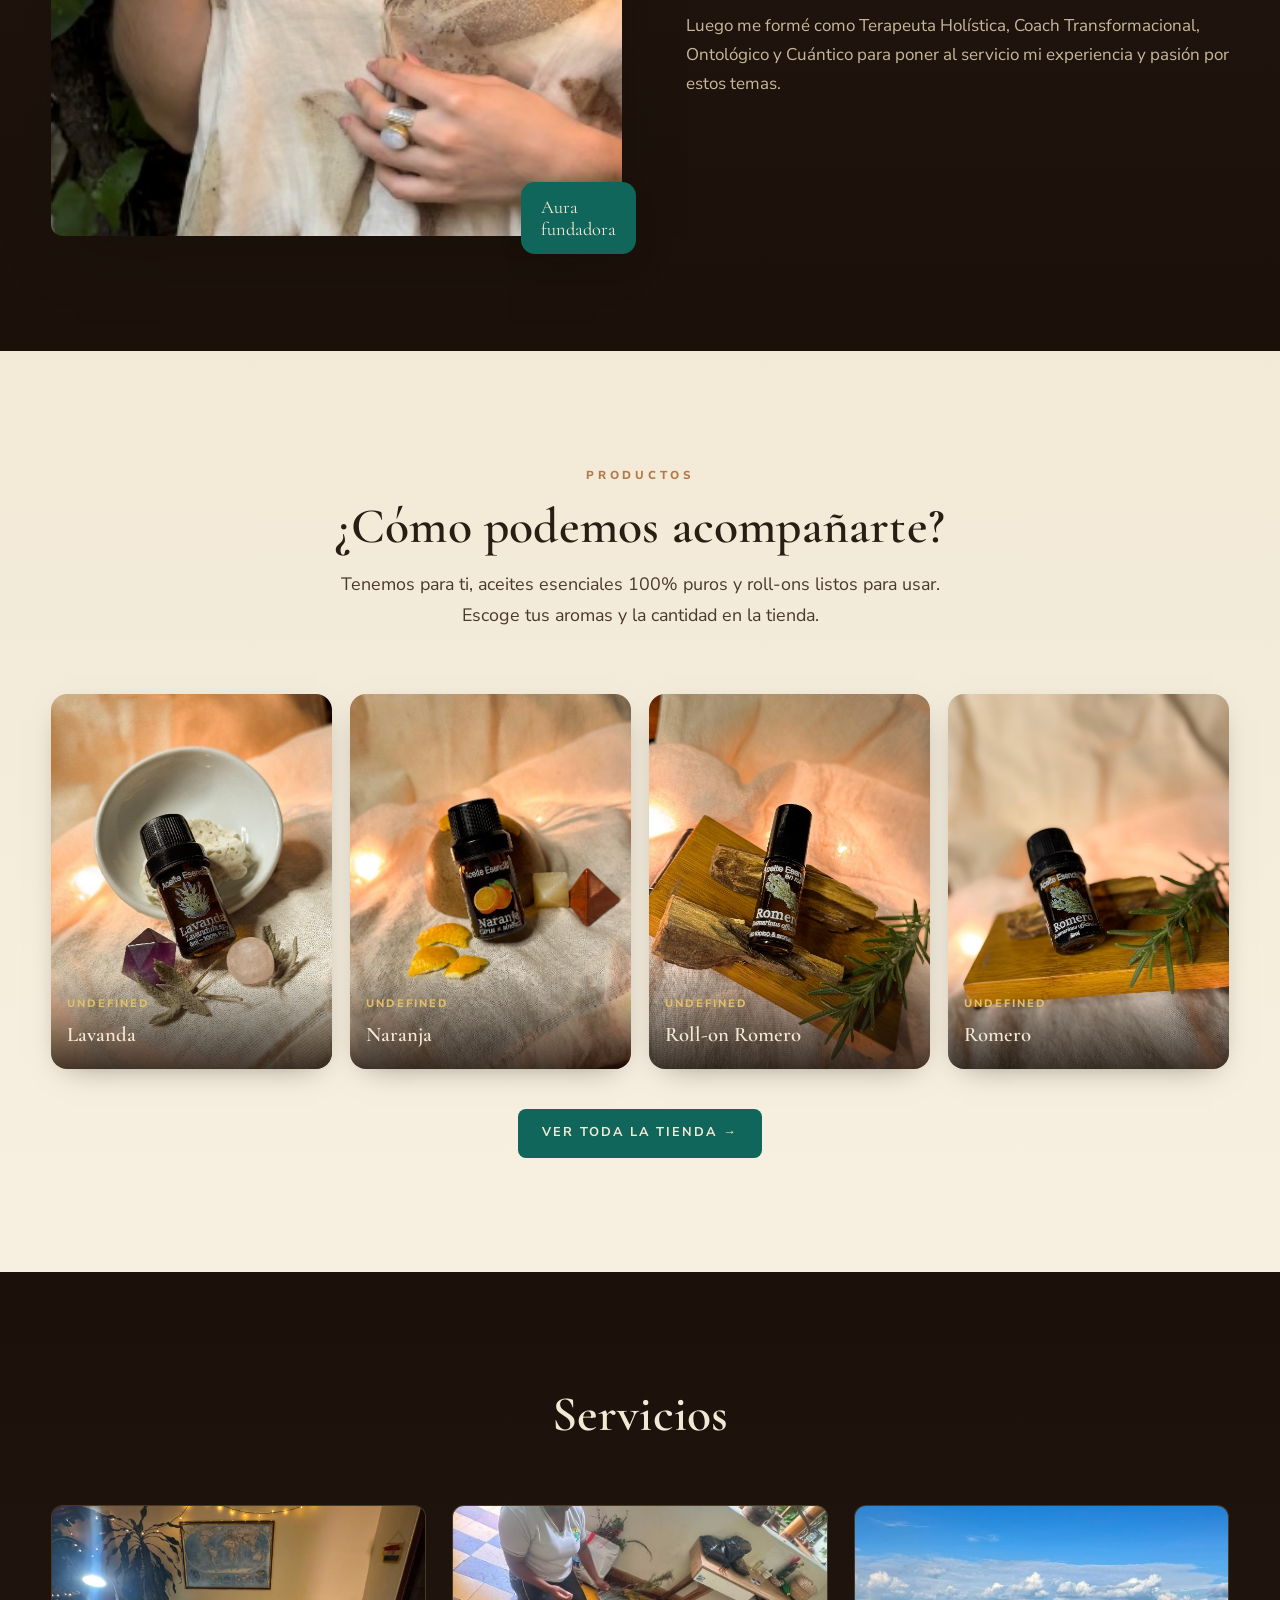
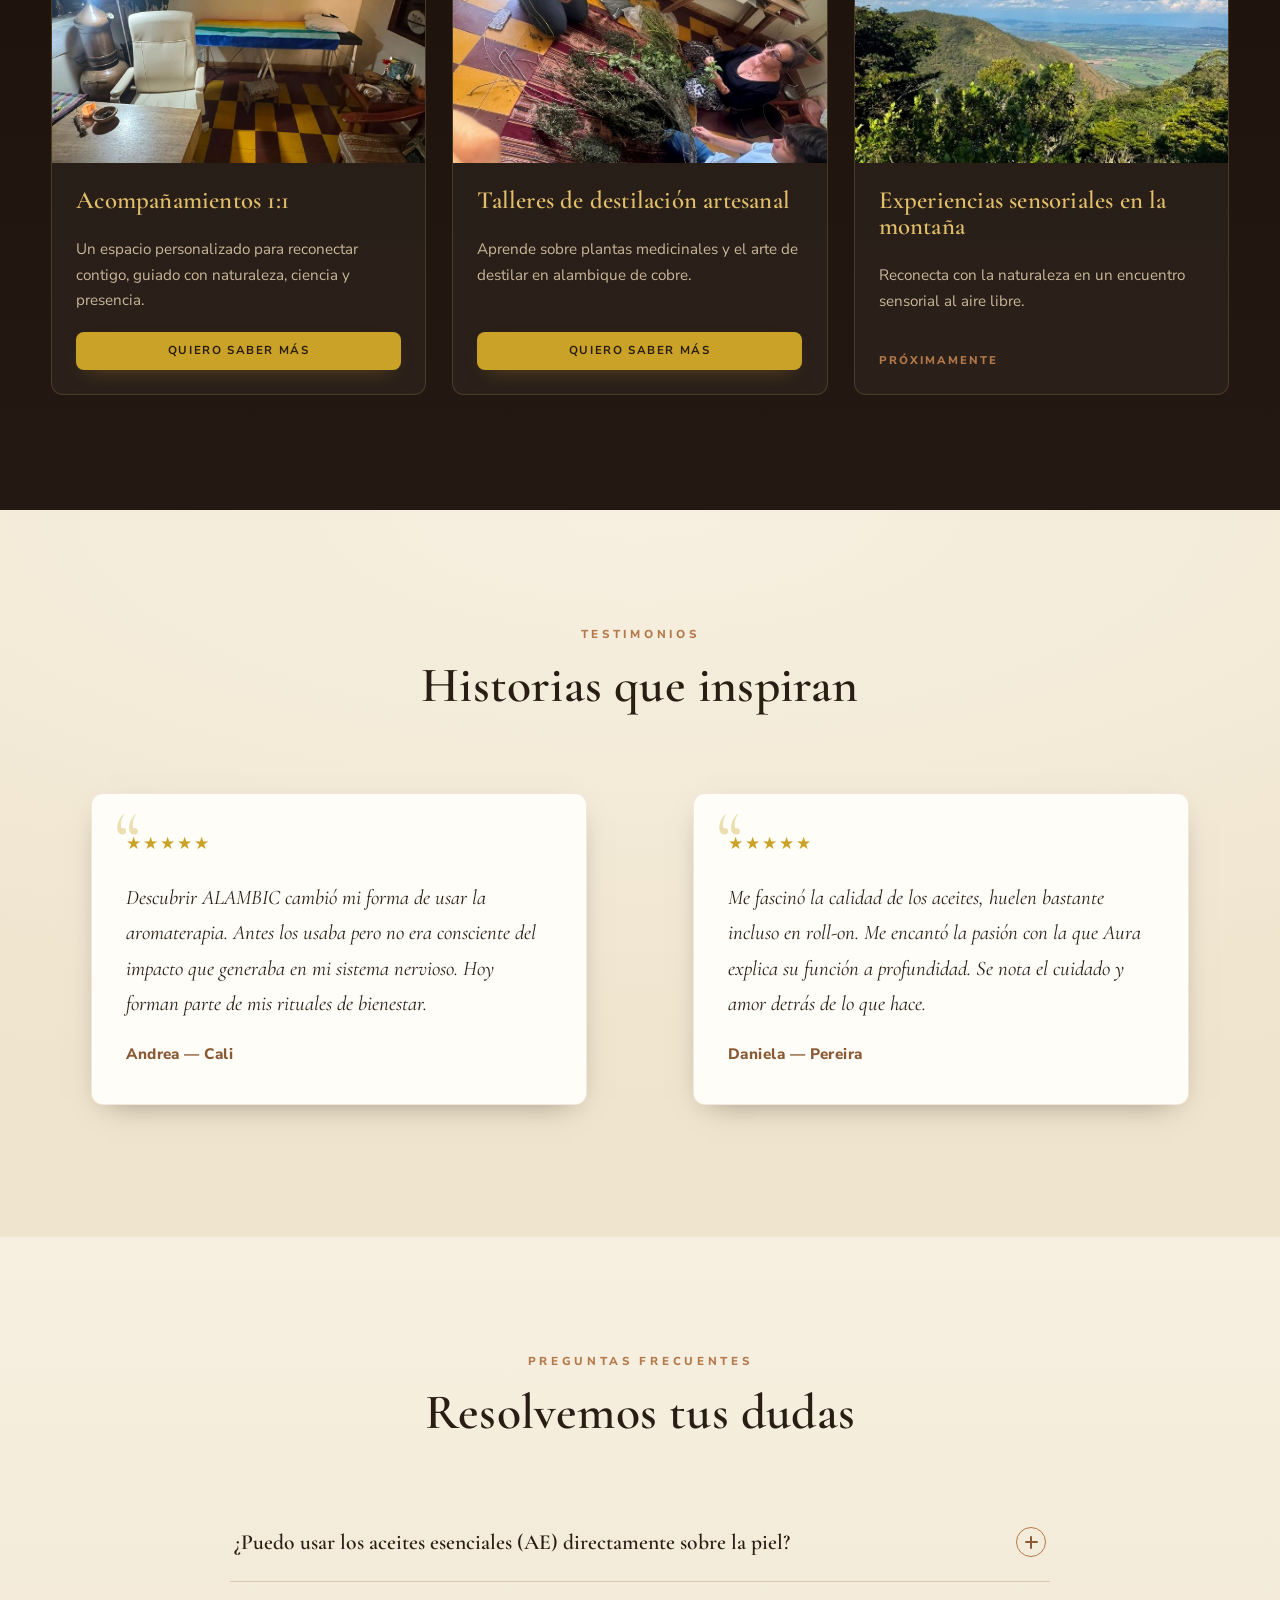
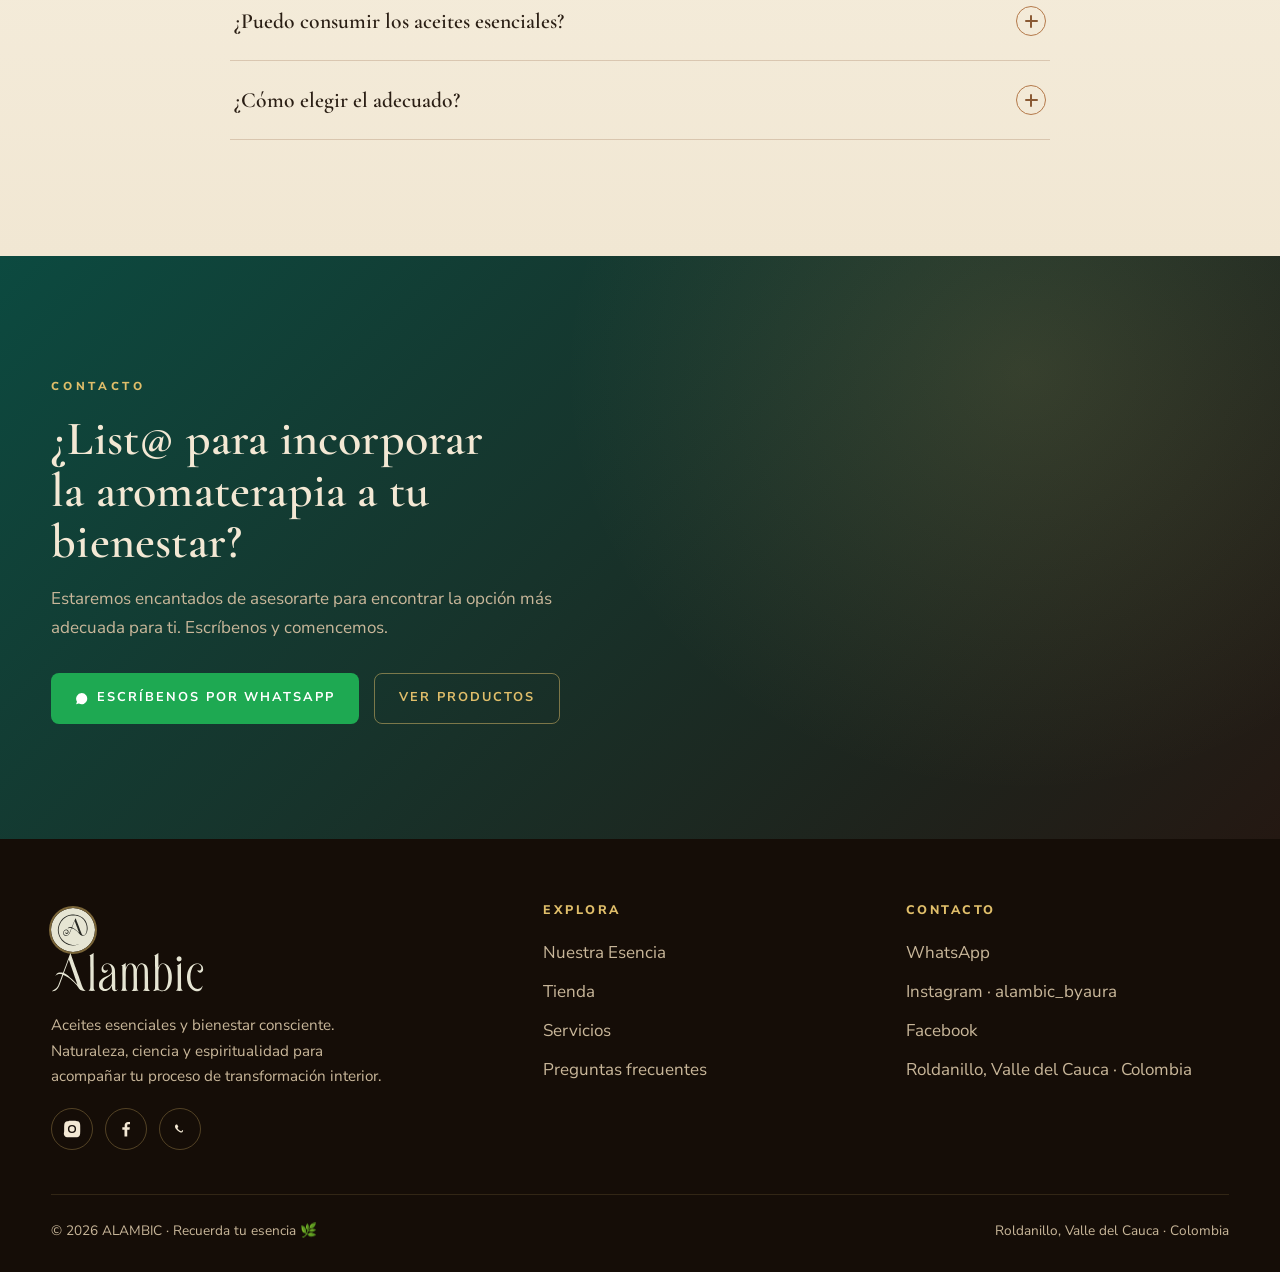
==== commit 3730bd8b: "Nuestra Esencia: medallones fotográficos en lugar de emojis - Reemplaza 🌿 🧪 ✨ por fotos reales de la" ====
--- a/index.html
+++ b/index.html
@@ -10,13 +10,13 @@
 <meta property="og:description" content="Más que aceites esenciales: conocimiento y experiencias sensoriales para tu bienestar." />
 <meta property="og:image" content="assets/img/grupo-productos.jpg" />
 <meta property="og:type" content="website" />
-<link rel="icon" href="assets/img/logo.svg?v=2026.10.13" type="image/svg+xml" />
-<link rel="icon" href="assets/img/logo-512.png?v=2026.10.13" type="image/png" sizes="512x512" />
-<link rel="apple-touch-icon" href="assets/img/logo-180.png?v=2026.10.13" />
+<link rel="icon" href="assets/img/logo.svg?v=2026.10.14" type="image/svg+xml" />
+<link rel="icon" href="assets/img/logo-512.png?v=2026.10.14" type="image/png" sizes="512x512" />
+<link rel="apple-touch-icon" href="assets/img/logo-180.png?v=2026.10.14" />
 <link rel="preconnect" href="https://fonts.googleapis.com" />
 <link rel="preconnect" href="https://fonts.gstatic.com" crossorigin />
 <link href="https://fonts.googleapis.com/css2?family=Cormorant+Garamond:ital,wght@0,400;0,500;0,600;0,700;1,400;1,500;1,600&family=Nunito+Sans:ital,opsz,wght@0,6..12,300;0,6..12,400;0,6..12,600;0,6..12,700;0,6..12,800;0,6..12,900&display=swap" rel="stylesheet" />
-<link rel="stylesheet" href="assets/css/styles.css?v=2026.10.13" />
+<link rel="stylesheet" href="assets/css/styles.css?v=2026.10.14" />
 </head>
 <body>
 
@@ -24,7 +24,7 @@
 <header class="header" id="header">
   <div class="container nav">
     <a href="#inicio" class="brand" aria-label="ALAMBIC inicio">
-      <img src="assets/img/logo.svg?v=2026.10.13" alt="Logo ALAMBIC" />
+      <img src="assets/img/logo.svg?v=2026.10.14" alt="Logo ALAMBIC" />
       <img class="brand-word" src="assets/img/lettering.svg" alt="Alambic" width="1165" height="304" />
     </a>
     <nav class="nav-links" id="navLinks">
@@ -90,9 +90,9 @@
       <p class="lead">Integramos naturaleza, ciencia y espiritualidad para crear productos y experiencias con propósito.</p>
     </div>
     <div class="pillars reveal">
-      <article class="pillar"><div class="pillar-ico">🌿</div><h3>Amor por la naturaleza</h3><p>Respetamos cada etapa del proceso, desde la siembra y la cosecha hasta la destilación, buscando conservar la esencia de cada planta.</p></article>
-      <article class="pillar"><div class="pillar-ico">🧪</div><h3>Ciencia y tradición</h3><p>Integramos el conocimiento botánico, la destilación artesanal y el uso responsable de los aceites esenciales para ofrecer productos de alta calidad.</p></article>
-      <article class="pillar"><div class="pillar-ico">✨</div><h3>Bienestar consciente</h3><p>Además de productos, creamos experiencias que invitan al autocuidado y a la presencia.</p></article>
+      <article class="pillar"><div class="pillar-ico"><img src="assets/img/aura-cosecha.jpg" alt="" loading="lazy" style="object-position:center 35%" /></div><h3>Amor por la naturaleza</h3><p>Respetamos cada etapa del proceso, desde la siembra y la cosecha hasta la destilación, buscando conservar la esencia de cada planta.</p></article>
+      <article class="pillar"><div class="pillar-ico"><img src="assets/img/alambique-studio.jpg" alt="" loading="lazy" style="object-position:center 40%" /></div><h3>Ciencia y tradición</h3><p>Integramos el conocimiento botánico, la destilación artesanal y el uso responsable de los aceites esenciales para ofrecer productos de alta calidad.</p></article>
+      <article class="pillar"><div class="pillar-ico"><img src="assets/img/tonico-romero.jpg" alt="" loading="lazy" style="object-position:center 55%" /></div><h3>Bienestar consciente</h3><p>Además de productos, creamos experiencias que invitan al autocuidado y a la presencia.</p></article>
     </div>
     <div class="split reverse reveal">
       <div class="split-media">
@@ -196,7 +196,7 @@
     <div class="footer-grid">
       <div class="footer-about">
         <a href="#inicio" class="brand" style="margin:0">
-          <img src="assets/img/logo.svg?v=2026.10.13" alt="ALAMBIC" style="width:44px;height:44px;border-radius:50%;box-shadow:0 0 0 2px rgba(224,190,106,.5)" />
+          <img src="assets/img/logo.svg?v=2026.10.14" alt="ALAMBIC" style="width:44px;height:44px;border-radius:50%;box-shadow:0 0 0 2px rgba(224,190,106,.5)" />
           <img class="brand-word brand-word--footer" src="assets/img/lettering.svg" alt="Alambic" width="1165" height="304" />
         </a>
         <p>Aceites esenciales y bienestar consciente. Naturaleza, ciencia y espiritualidad para acompañar tu proceso de transformación interior.</p>
@@ -255,9 +255,9 @@
   <span id="toastMsg">Añadido a tu selección</span>
 </div>
 
-<script src="assets/js/data.js?v=2026.10.13"></script>
-<script src="assets/js/cart.js?v=2026.10.13"></script>
-<script src="assets/js/home.js?v=2026.10.13"></script>
+<script src="assets/js/data.js?v=2026.10.14"></script>
+<script src="assets/js/cart.js?v=2026.10.14"></script>
+<script src="assets/js/home.js?v=2026.10.14"></script>
 <script type="speculationrules">
 {"prerender":[{"where":{"and":[{"href_matches":"/*"},{"not":{"href_matches":"/assets/*"}}]},"eagerness":"moderate"}]}
 </script>
--- a/assets/css/styles.css
+++ b/assets/css/styles.css
@@ -177,8 +177,12 @@
 .pillar{ background:linear-gradient(180deg,#FFFDF8,#F6EEDD); border:1px solid rgba(180,121,74,.16);
   border-radius:var(--radius); padding:36px 30px; box-shadow:var(--shadow-sm); transition:transform .5s var(--ease), box-shadow .5s var(--ease); }
 .pillar:hover{ transform:translateY(-6px); box-shadow:var(--shadow); }
-.pillar-ico{ font-size:2rem; width:64px; height:64px; border-radius:50%; display:grid; place-items:center; margin-bottom:18px;
-  background:radial-gradient(circle at 30% 30%, rgba(224,190,106,.35), rgba(16,102,90,.15)); }
+/* Medallón fotográfico: foto real de marca, filete crema y aro dorado fino */
+.pillar-ico{ width:92px; height:92px; border-radius:50%; overflow:hidden; margin-bottom:22px; background:#E6DCC6;
+  box-shadow:0 0 0 3px #FBF6EC, 0 0 0 4px rgba(201,162,39,.75), 0 16px 32px -16px rgba(20,12,6,.55); }
+.pillar-ico img{ width:100%; height:100%; object-fit:cover; display:block;
+  filter:saturate(.9) contrast(1.04) sepia(.08); transform:scale(1.02); transition:transform .9s var(--ease), filter .9s var(--ease); }
+.pillar:hover .pillar-ico img{ transform:scale(1.09); filter:saturate(1) contrast(1.06) sepia(0); }
 .pillar h3{ font-size:1.5rem; color:var(--emerald-deep); margin-bottom:8px; }
 .pillar p{ color:var(--ink-soft); font-size:1rem; }
 .split{ display:grid; grid-template-columns:1.05fr 1fr; gap:clamp(30px,5vw,64px); align-items:center; margin-top:clamp(60px,8vw,100px); }
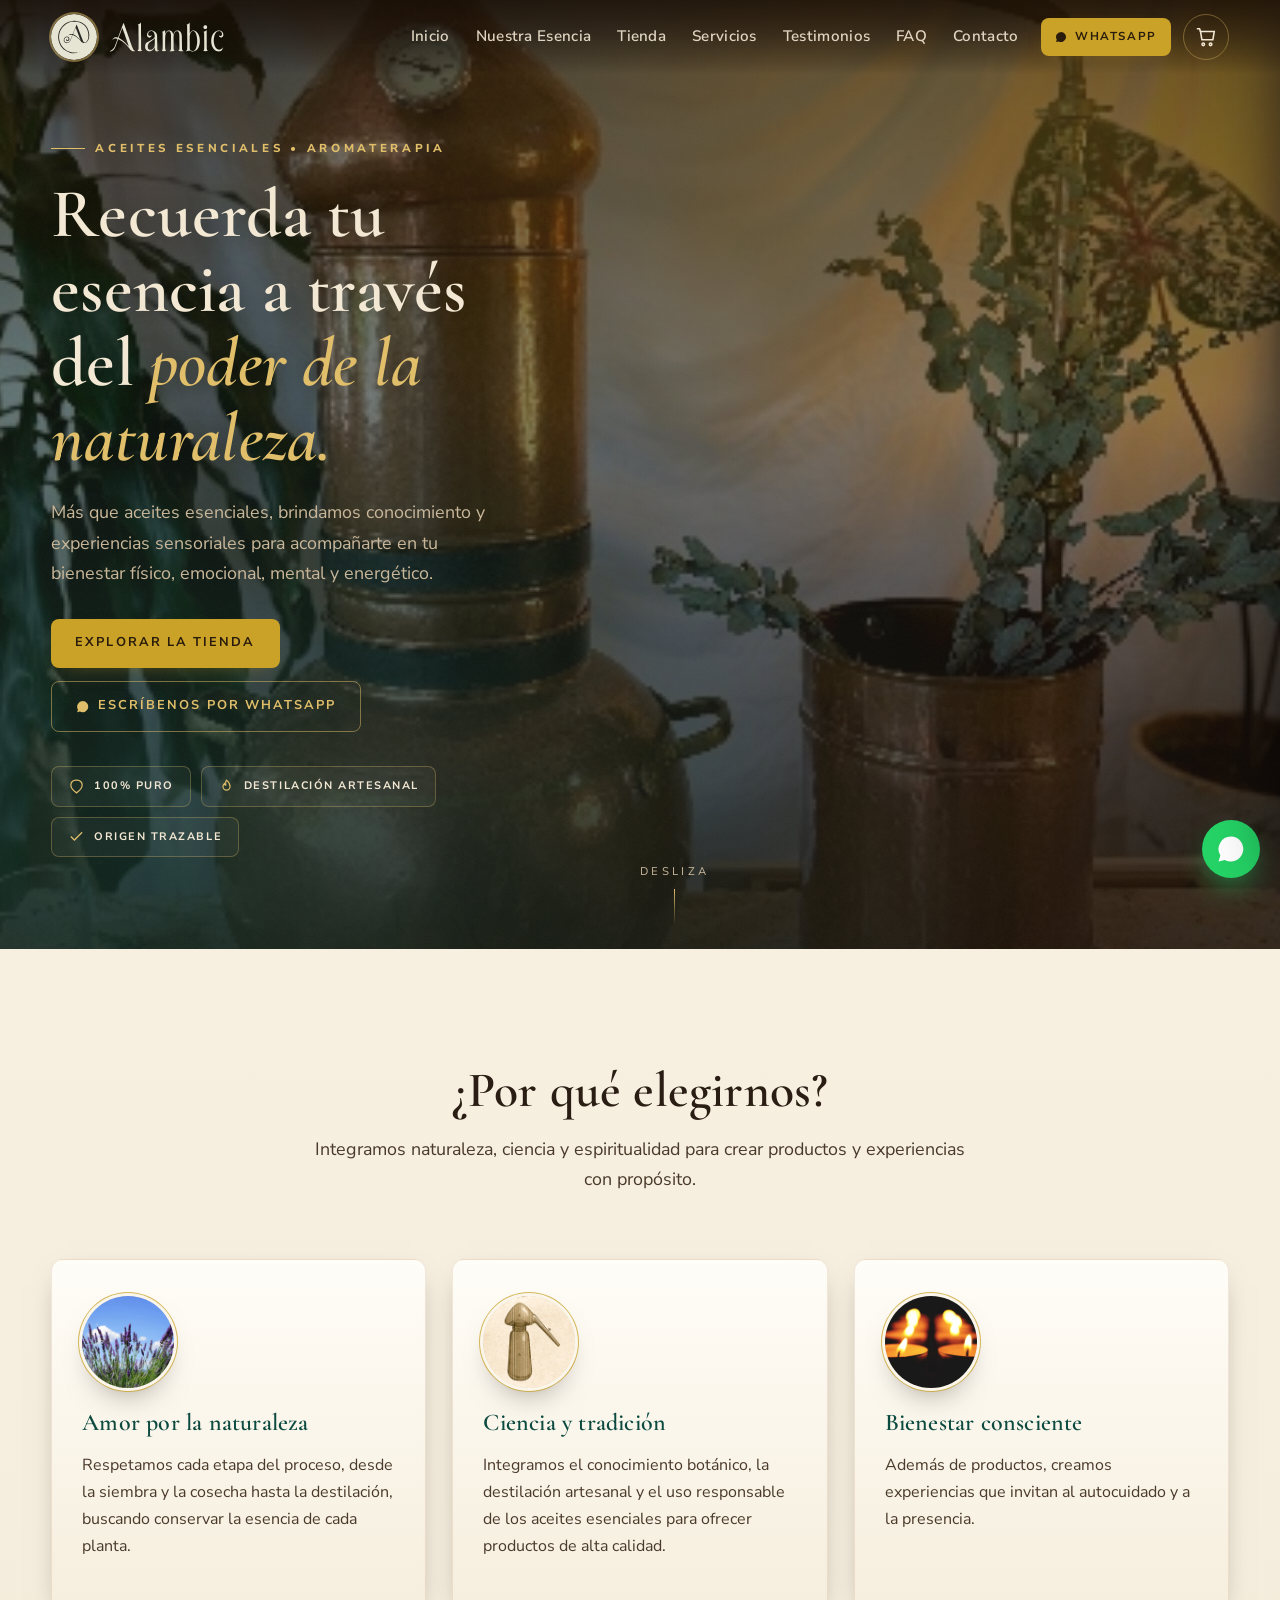
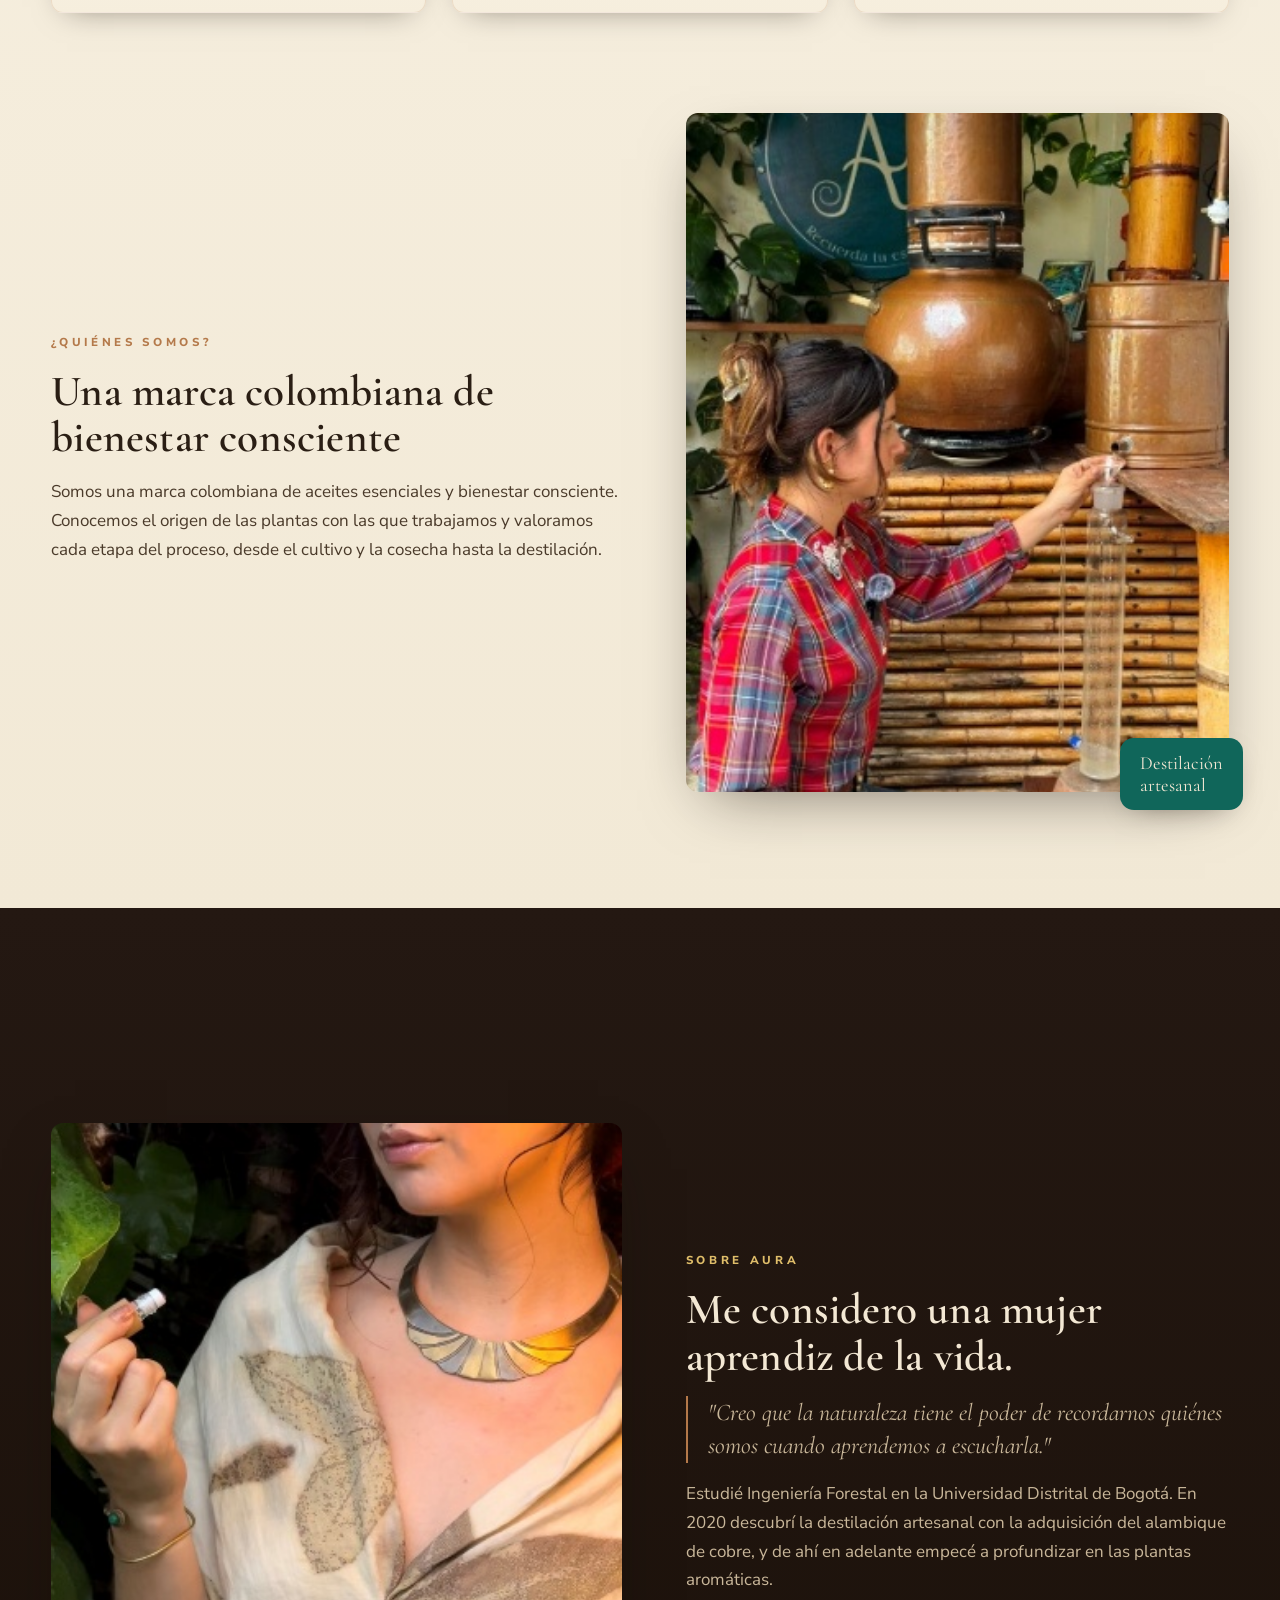
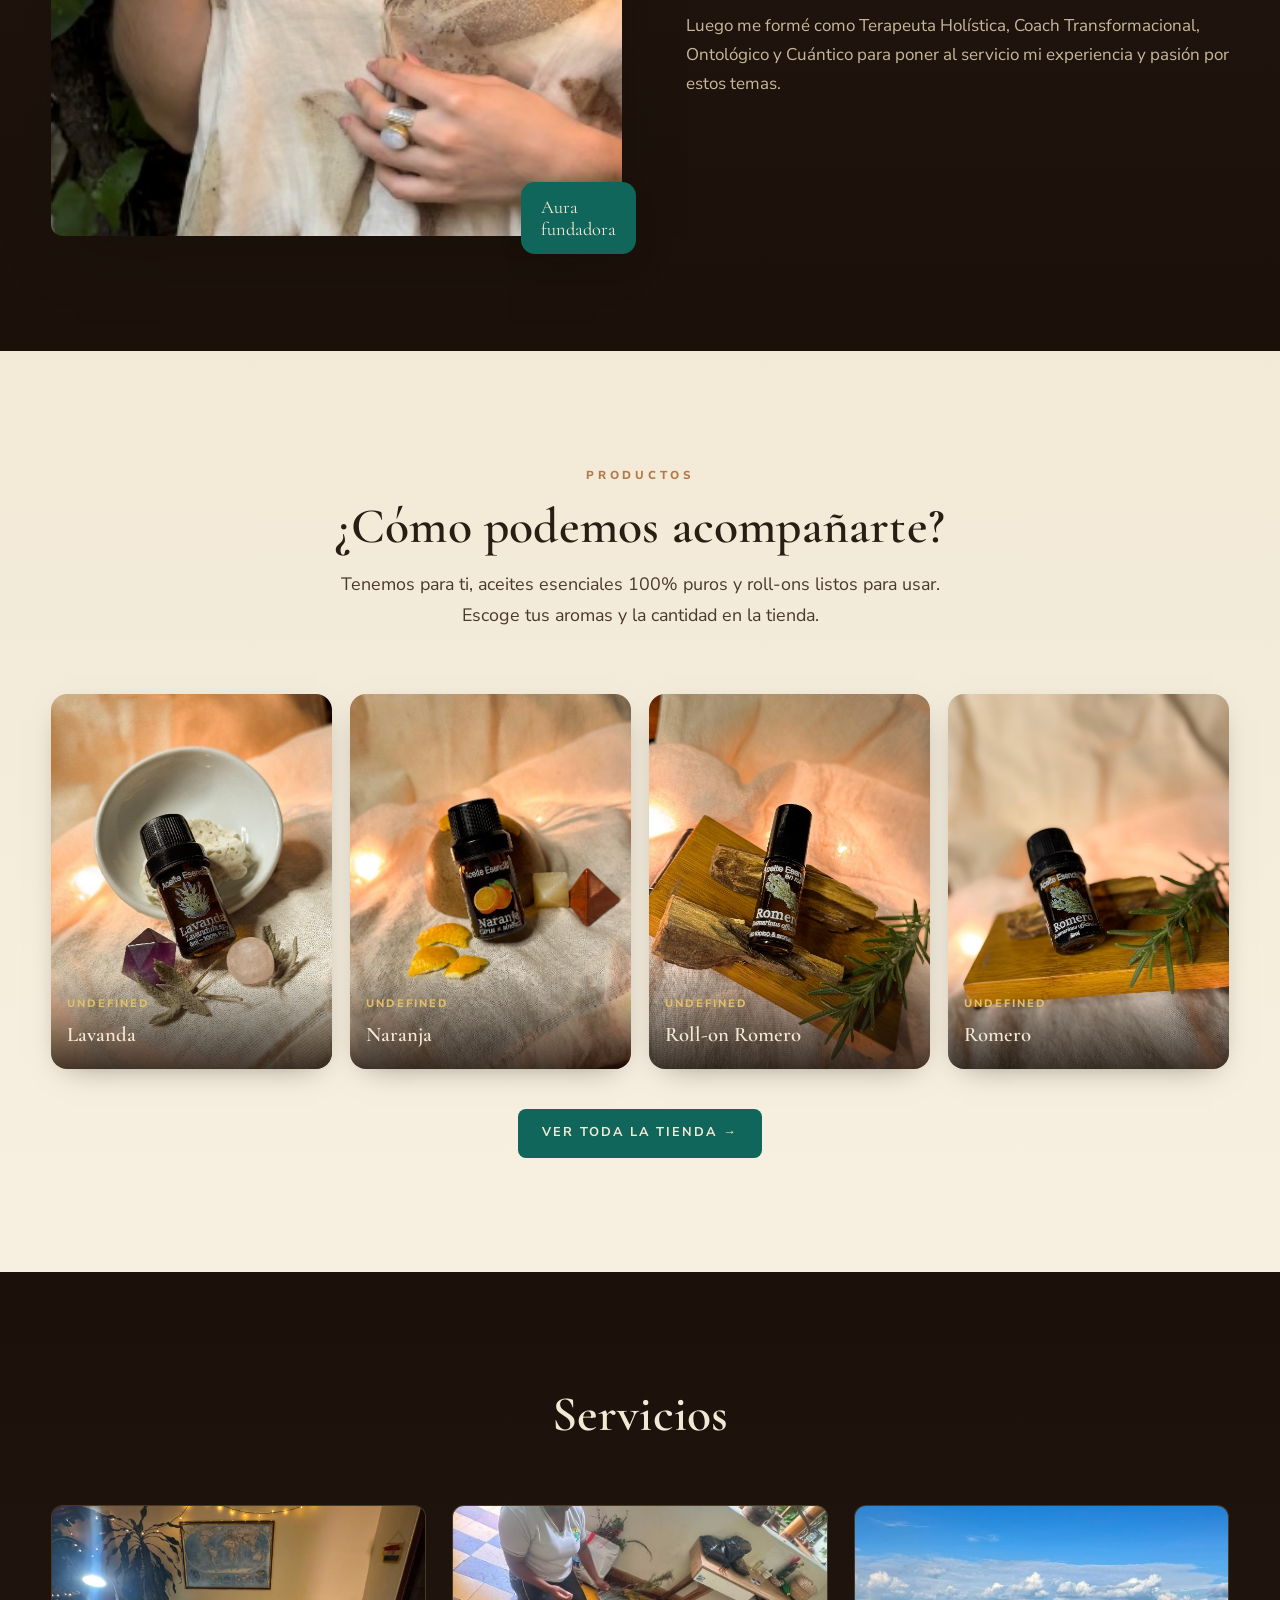
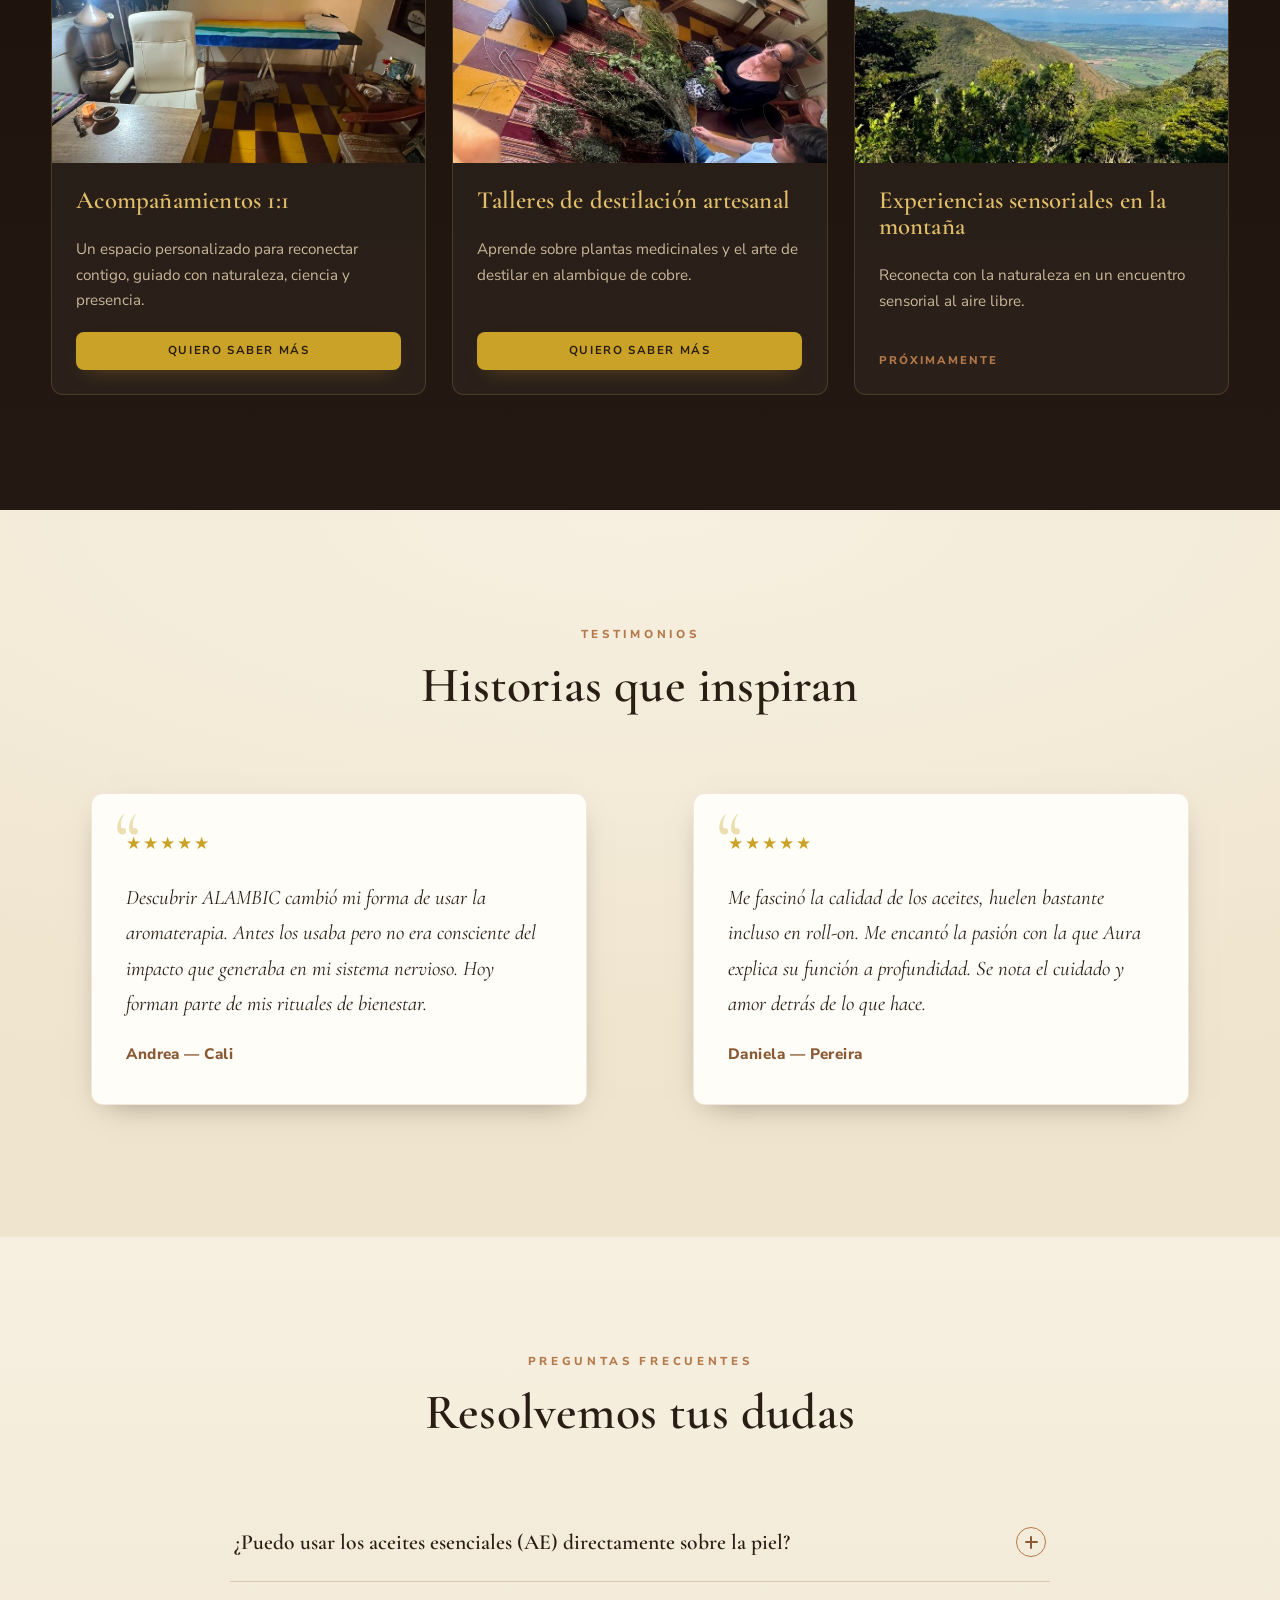
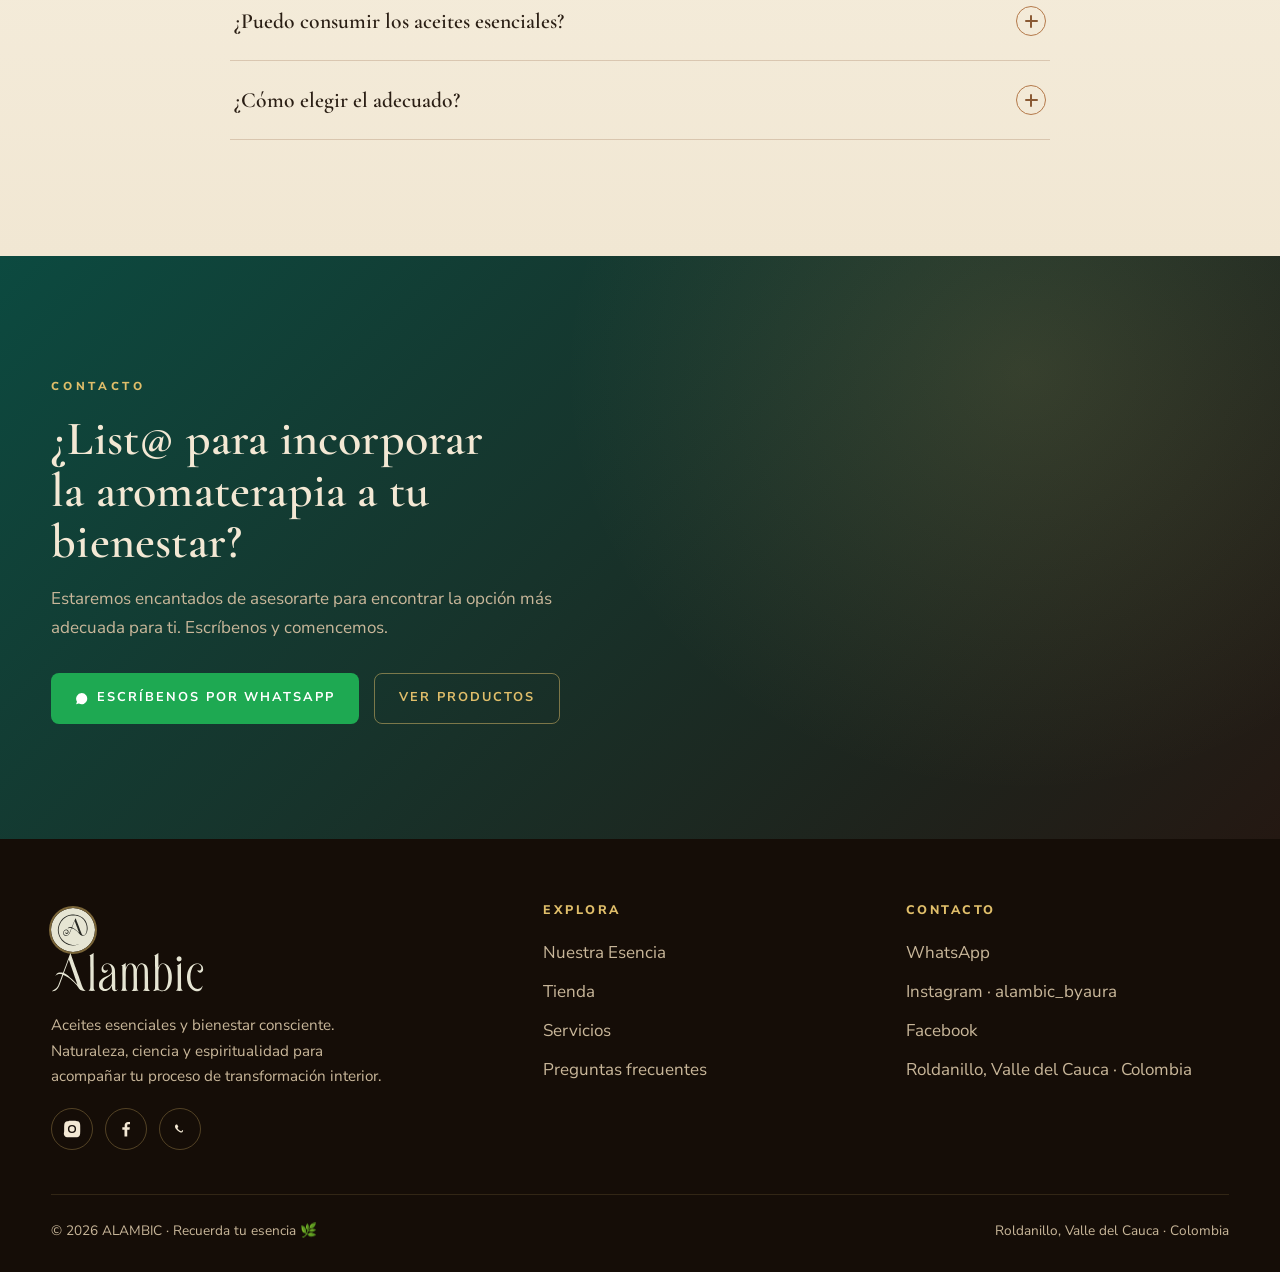
==== commit 01790ae5: "Nuestra Esencia: imágenes de stock CC0 en los medallones - Naturaleza: espigas de lavanda (rawpixel," ====
--- a/index.html
+++ b/index.html
@@ -10,13 +10,13 @@
 <meta property="og:description" content="Más que aceites esenciales: conocimiento y experiencias sensoriales para tu bienestar." />
 <meta property="og:image" content="assets/img/grupo-productos.jpg" />
 <meta property="og:type" content="website" />
-<link rel="icon" href="assets/img/logo.svg?v=2026.10.14" type="image/svg+xml" />
-<link rel="icon" href="assets/img/logo-512.png?v=2026.10.14" type="image/png" sizes="512x512" />
-<link rel="apple-touch-icon" href="assets/img/logo-180.png?v=2026.10.14" />
+<link rel="icon" href="assets/img/logo.svg?v=2026.10.15" type="image/svg+xml" />
+<link rel="icon" href="assets/img/logo-512.png?v=2026.10.15" type="image/png" sizes="512x512" />
+<link rel="apple-touch-icon" href="assets/img/logo-180.png?v=2026.10.15" />
 <link rel="preconnect" href="https://fonts.googleapis.com" />
 <link rel="preconnect" href="https://fonts.gstatic.com" crossorigin />
 <link href="https://fonts.googleapis.com/css2?family=Cormorant+Garamond:ital,wght@0,400;0,500;0,600;0,700;1,400;1,500;1,600&family=Nunito+Sans:ital,opsz,wght@0,6..12,300;0,6..12,400;0,6..12,600;0,6..12,700;0,6..12,800;0,6..12,900&display=swap" rel="stylesheet" />
-<link rel="stylesheet" href="assets/css/styles.css?v=2026.10.14" />
+<link rel="stylesheet" href="assets/css/styles.css?v=2026.10.15" />
 </head>
 <body>
 
@@ -24,7 +24,7 @@
 <header class="header" id="header">
   <div class="container nav">
     <a href="#inicio" class="brand" aria-label="ALAMBIC inicio">
-      <img src="assets/img/logo.svg?v=2026.10.14" alt="Logo ALAMBIC" />
+      <img src="assets/img/logo.svg?v=2026.10.15" alt="Logo ALAMBIC" />
       <img class="brand-word" src="assets/img/lettering.svg" alt="Alambic" width="1165" height="304" />
     </a>
     <nav class="nav-links" id="navLinks">
@@ -89,10 +89,13 @@
       <h2>¿Por qué elegirnos?</h2>
       <p class="lead">Integramos naturaleza, ciencia y espiritualidad para crear productos y experiencias con propósito.</p>
     </div>
+    <!-- Imágenes de los medallones: dominio público (CC0), sin atribución requerida.
+         naturaleza: rawpixel.com/image/6035944 · tradición: grabado W. Lowry 1802, rawpixel.com/image/13997002 ·
+         bienestar: stocksnap.io/photo/dark-candle-NXJ0DEK459 -->
     <div class="pillars reveal">
-      <article class="pillar"><div class="pillar-ico"><img src="assets/img/aura-cosecha.jpg" alt="" loading="lazy" style="object-position:center 35%" /></div><h3>Amor por la naturaleza</h3><p>Respetamos cada etapa del proceso, desde la siembra y la cosecha hasta la destilación, buscando conservar la esencia de cada planta.</p></article>
-      <article class="pillar"><div class="pillar-ico"><img src="assets/img/alambique-studio.jpg" alt="" loading="lazy" style="object-position:center 40%" /></div><h3>Ciencia y tradición</h3><p>Integramos el conocimiento botánico, la destilación artesanal y el uso responsable de los aceites esenciales para ofrecer productos de alta calidad.</p></article>
-      <article class="pillar"><div class="pillar-ico"><img src="assets/img/tonico-romero.jpg" alt="" loading="lazy" style="object-position:center 55%" /></div><h3>Bienestar consciente</h3><p>Además de productos, creamos experiencias que invitan al autocuidado y a la presencia.</p></article>
+      <article class="pillar"><div class="pillar-ico"><img src="assets/img/esencia-naturaleza.jpg" alt="" loading="lazy" width="400" height="400" /></div><h3>Amor por la naturaleza</h3><p>Respetamos cada etapa del proceso, desde la siembra y la cosecha hasta la destilación, buscando conservar la esencia de cada planta.</p></article>
+      <article class="pillar"><div class="pillar-ico"><img src="assets/img/esencia-tradicion.jpg" alt="" loading="lazy" width="400" height="400" /></div><h3>Ciencia y tradición</h3><p>Integramos el conocimiento botánico, la destilación artesanal y el uso responsable de los aceites esenciales para ofrecer productos de alta calidad.</p></article>
+      <article class="pillar"><div class="pillar-ico"><img src="assets/img/esencia-bienestar.jpg" alt="" loading="lazy" width="400" height="400" /></div><h3>Bienestar consciente</h3><p>Además de productos, creamos experiencias que invitan al autocuidado y a la presencia.</p></article>
     </div>
     <div class="split reverse reveal">
       <div class="split-media">
@@ -196,7 +199,7 @@
     <div class="footer-grid">
       <div class="footer-about">
         <a href="#inicio" class="brand" style="margin:0">
-          <img src="assets/img/logo.svg?v=2026.10.14" alt="ALAMBIC" style="width:44px;height:44px;border-radius:50%;box-shadow:0 0 0 2px rgba(224,190,106,.5)" />
+          <img src="assets/img/logo.svg?v=2026.10.15" alt="ALAMBIC" style="width:44px;height:44px;border-radius:50%;box-shadow:0 0 0 2px rgba(224,190,106,.5)" />
           <img class="brand-word brand-word--footer" src="assets/img/lettering.svg" alt="Alambic" width="1165" height="304" />
         </a>
         <p>Aceites esenciales y bienestar consciente. Naturaleza, ciencia y espiritualidad para acompañar tu proceso de transformación interior.</p>
@@ -255,9 +258,9 @@
   <span id="toastMsg">Añadido a tu selección</span>
 </div>
 
-<script src="assets/js/data.js?v=2026.10.14"></script>
-<script src="assets/js/cart.js?v=2026.10.14"></script>
-<script src="assets/js/home.js?v=2026.10.14"></script>
+<script src="assets/js/data.js?v=2026.10.15"></script>
+<script src="assets/js/cart.js?v=2026.10.15"></script>
+<script src="assets/js/home.js?v=2026.10.15"></script>
 <script type="speculationrules">
 {"prerender":[{"where":{"and":[{"href_matches":"/*"},{"not":{"href_matches":"/assets/*"}}]},"eagerness":"moderate"}]}
 </script>
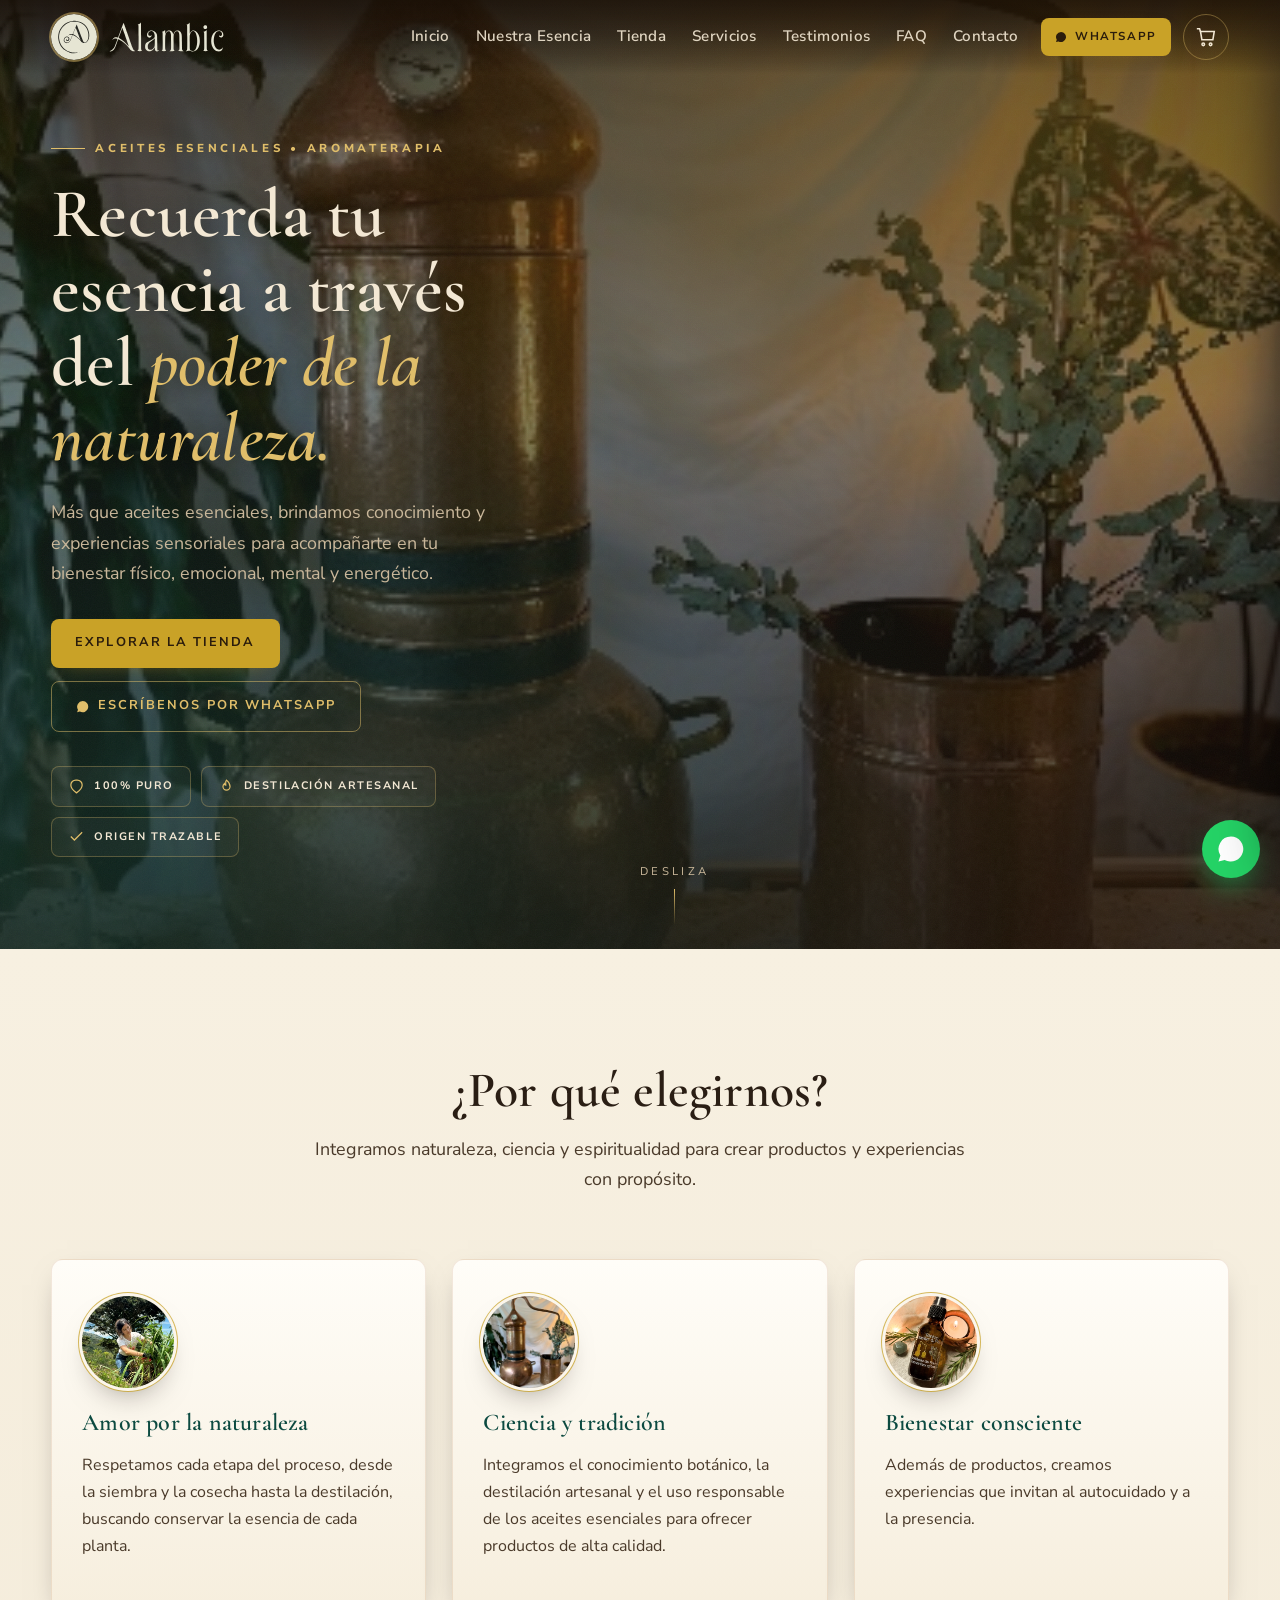
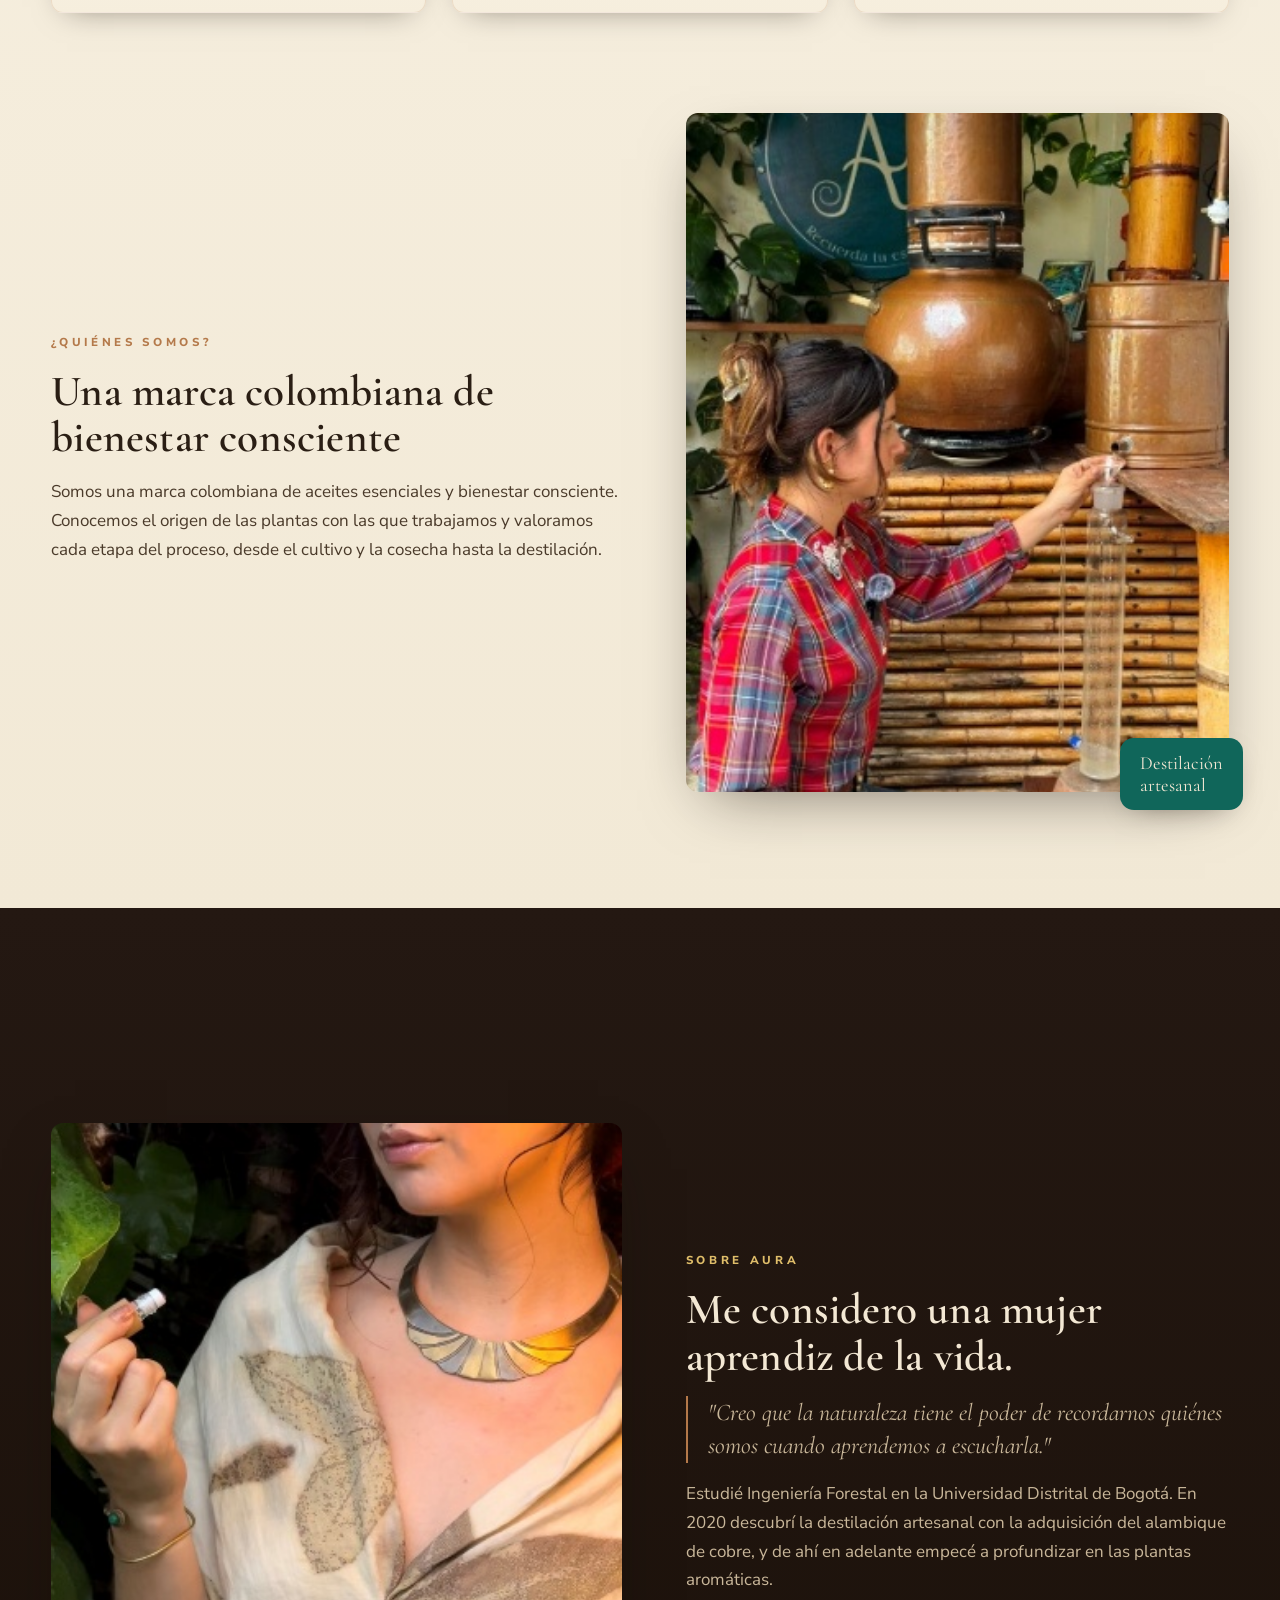
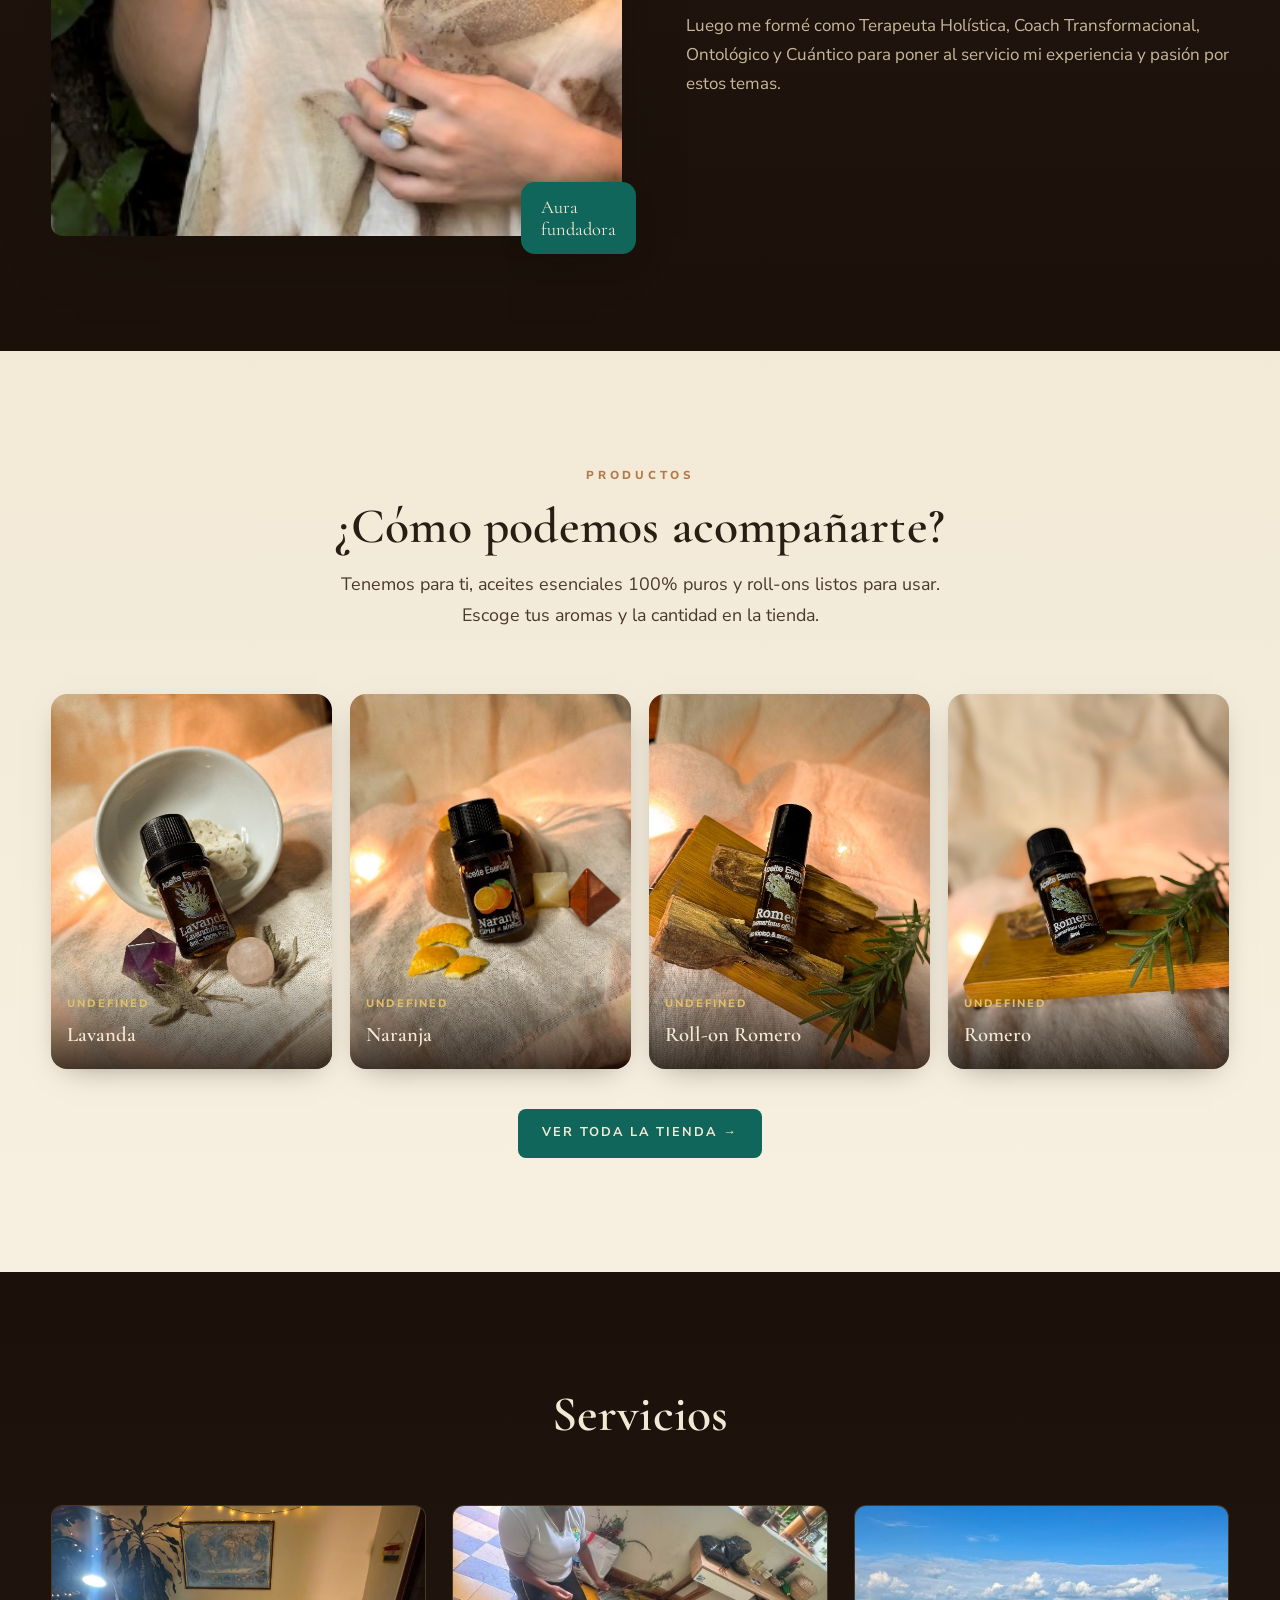
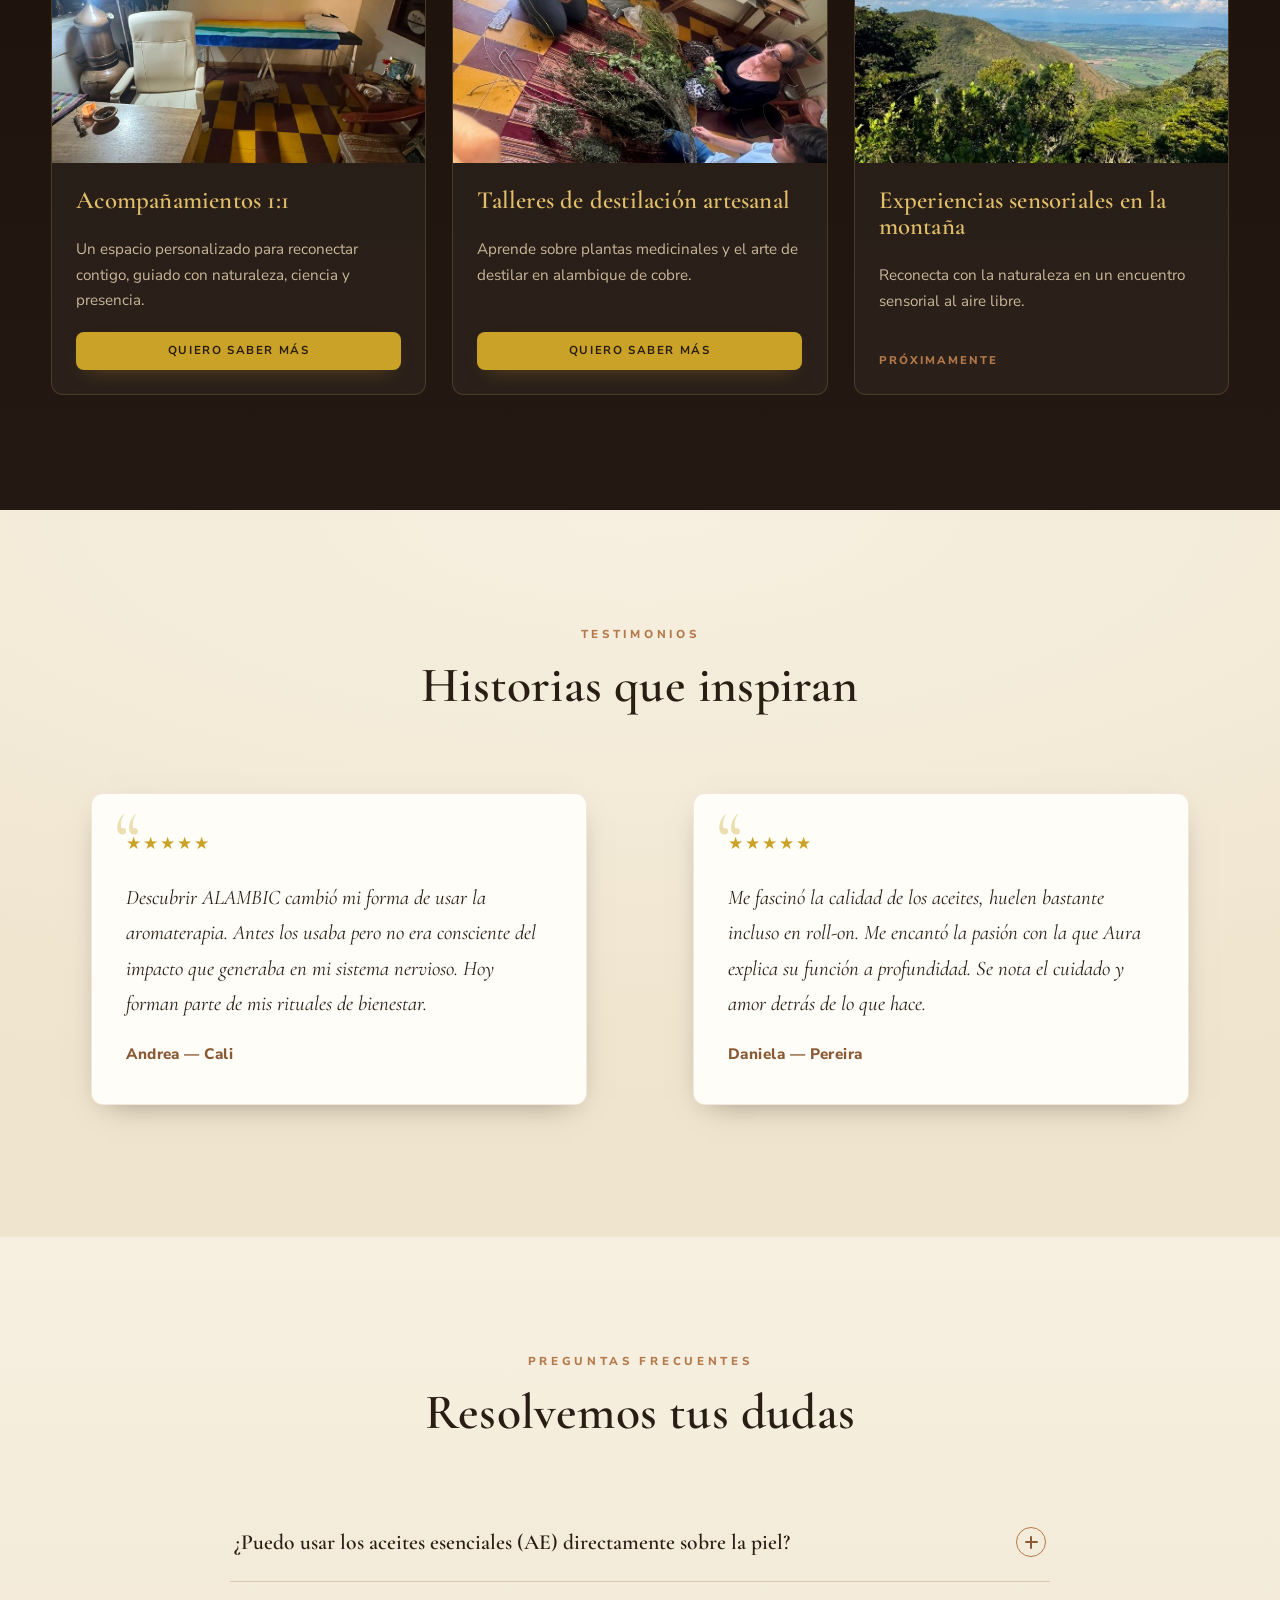
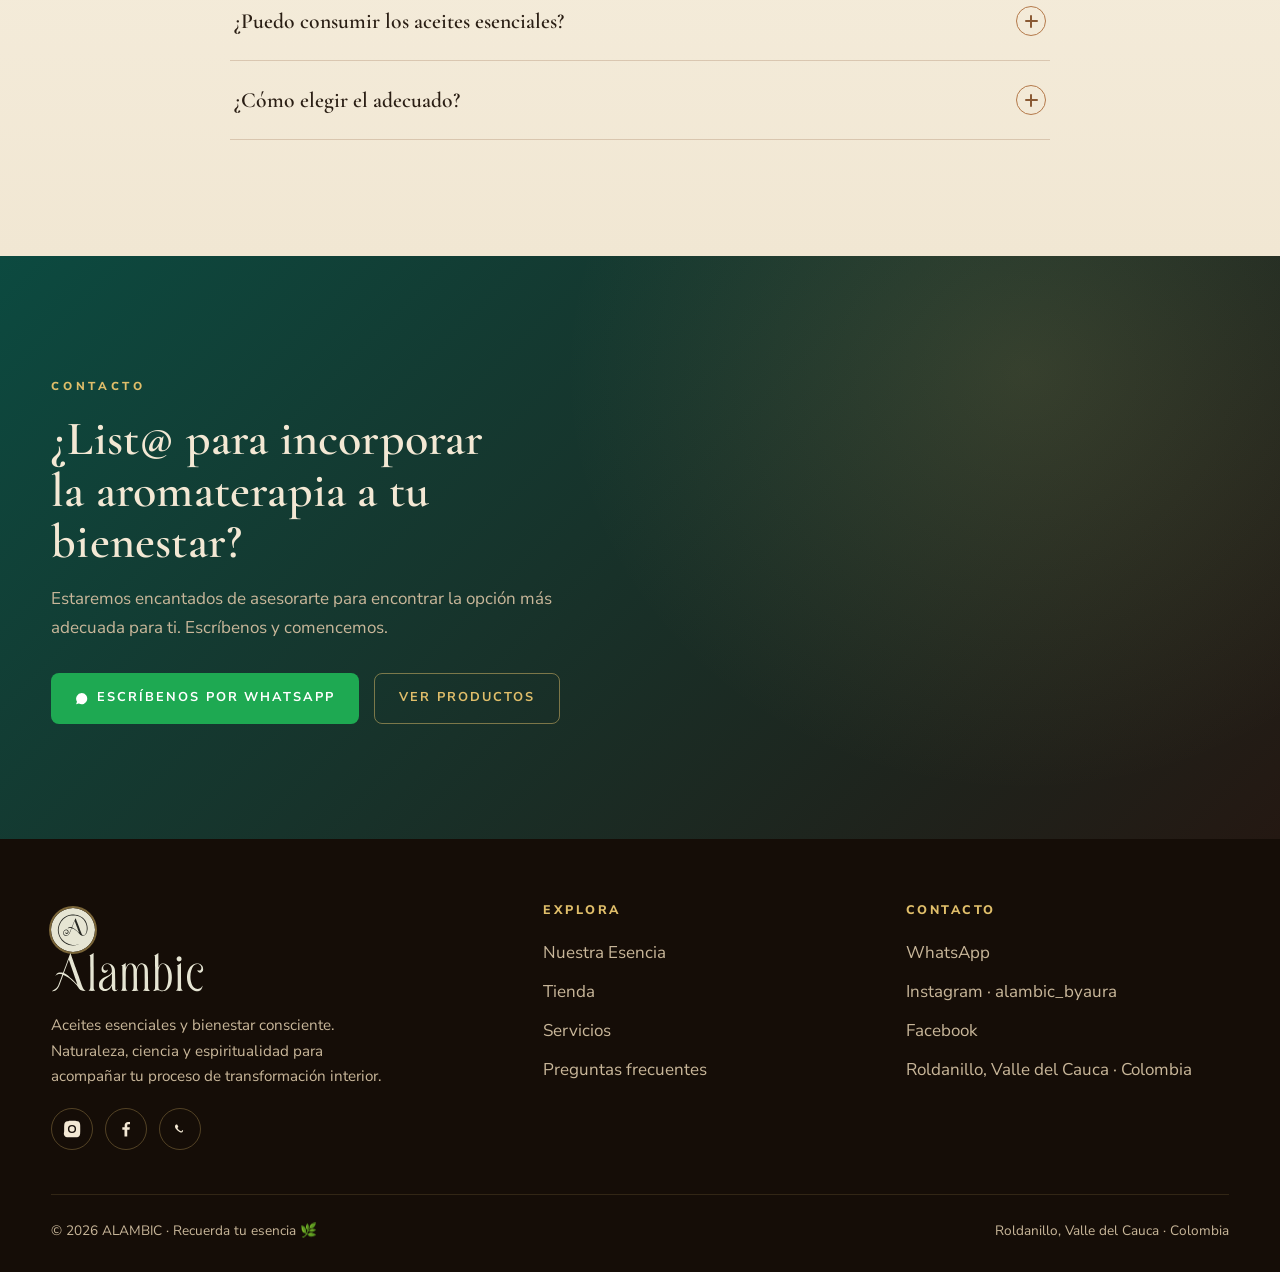
==== commit 2bba4e42: "Nuestra Esencia: vuelve a las fotos propias de la marca en los medallones - Revierte las imágenes de" ====
--- a/index.html
+++ b/index.html
@@ -10,13 +10,13 @@
 <meta property="og:description" content="Más que aceites esenciales: conocimiento y experiencias sensoriales para tu bienestar." />
 <meta property="og:image" content="assets/img/grupo-productos.jpg" />
 <meta property="og:type" content="website" />
-<link rel="icon" href="assets/img/logo.svg?v=2026.10.15" type="image/svg+xml" />
-<link rel="icon" href="assets/img/logo-512.png?v=2026.10.15" type="image/png" sizes="512x512" />
-<link rel="apple-touch-icon" href="assets/img/logo-180.png?v=2026.10.15" />
+<link rel="icon" href="assets/img/logo.svg?v=2026.10.16" type="image/svg+xml" />
+<link rel="icon" href="assets/img/logo-512.png?v=2026.10.16" type="image/png" sizes="512x512" />
+<link rel="apple-touch-icon" href="assets/img/logo-180.png?v=2026.10.16" />
 <link rel="preconnect" href="https://fonts.googleapis.com" />
 <link rel="preconnect" href="https://fonts.gstatic.com" crossorigin />
 <link href="https://fonts.googleapis.com/css2?family=Cormorant+Garamond:ital,wght@0,400;0,500;0,600;0,700;1,400;1,500;1,600&family=Nunito+Sans:ital,opsz,wght@0,6..12,300;0,6..12,400;0,6..12,600;0,6..12,700;0,6..12,800;0,6..12,900&display=swap" rel="stylesheet" />
-<link rel="stylesheet" href="assets/css/styles.css?v=2026.10.15" />
+<link rel="stylesheet" href="assets/css/styles.css?v=2026.10.16" />
 </head>
 <body>
 
@@ -24,7 +24,7 @@
 <header class="header" id="header">
   <div class="container nav">
     <a href="#inicio" class="brand" aria-label="ALAMBIC inicio">
-      <img src="assets/img/logo.svg?v=2026.10.15" alt="Logo ALAMBIC" />
+      <img src="assets/img/logo.svg?v=2026.10.16" alt="Logo ALAMBIC" />
       <img class="brand-word" src="assets/img/lettering.svg" alt="Alambic" width="1165" height="304" />
     </a>
     <nav class="nav-links" id="navLinks">
@@ -89,13 +89,10 @@
       <h2>¿Por qué elegirnos?</h2>
       <p class="lead">Integramos naturaleza, ciencia y espiritualidad para crear productos y experiencias con propósito.</p>
     </div>
-    <!-- Imágenes de los medallones: dominio público (CC0), sin atribución requerida.
-         naturaleza: rawpixel.com/image/6035944 · tradición: grabado W. Lowry 1802, rawpixel.com/image/13997002 ·
-         bienestar: stocksnap.io/photo/dark-candle-NXJ0DEK459 -->
     <div class="pillars reveal">
-      <article class="pillar"><div class="pillar-ico"><img src="assets/img/esencia-naturaleza.jpg" alt="" loading="lazy" width="400" height="400" /></div><h3>Amor por la naturaleza</h3><p>Respetamos cada etapa del proceso, desde la siembra y la cosecha hasta la destilación, buscando conservar la esencia de cada planta.</p></article>
-      <article class="pillar"><div class="pillar-ico"><img src="assets/img/esencia-tradicion.jpg" alt="" loading="lazy" width="400" height="400" /></div><h3>Ciencia y tradición</h3><p>Integramos el conocimiento botánico, la destilación artesanal y el uso responsable de los aceites esenciales para ofrecer productos de alta calidad.</p></article>
-      <article class="pillar"><div class="pillar-ico"><img src="assets/img/esencia-bienestar.jpg" alt="" loading="lazy" width="400" height="400" /></div><h3>Bienestar consciente</h3><p>Además de productos, creamos experiencias que invitan al autocuidado y a la presencia.</p></article>
+      <article class="pillar"><div class="pillar-ico"><img src="assets/img/aura-cosecha.jpg" alt="" loading="lazy" style="object-position:center 35%" /></div><h3>Amor por la naturaleza</h3><p>Respetamos cada etapa del proceso, desde la siembra y la cosecha hasta la destilación, buscando conservar la esencia de cada planta.</p></article>
+      <article class="pillar"><div class="pillar-ico"><img src="assets/img/alambique-studio.jpg" alt="" loading="lazy" style="object-position:center 40%" /></div><h3>Ciencia y tradición</h3><p>Integramos el conocimiento botánico, la destilación artesanal y el uso responsable de los aceites esenciales para ofrecer productos de alta calidad.</p></article>
+      <article class="pillar"><div class="pillar-ico"><img src="assets/img/tonico-romero.jpg" alt="" loading="lazy" style="object-position:center 55%" /></div><h3>Bienestar consciente</h3><p>Además de productos, creamos experiencias que invitan al autocuidado y a la presencia.</p></article>
     </div>
     <div class="split reverse reveal">
       <div class="split-media">
@@ -199,7 +196,7 @@
     <div class="footer-grid">
       <div class="footer-about">
         <a href="#inicio" class="brand" style="margin:0">
-          <img src="assets/img/logo.svg?v=2026.10.15" alt="ALAMBIC" style="width:44px;height:44px;border-radius:50%;box-shadow:0 0 0 2px rgba(224,190,106,.5)" />
+          <img src="assets/img/logo.svg?v=2026.10.16" alt="ALAMBIC" style="width:44px;height:44px;border-radius:50%;box-shadow:0 0 0 2px rgba(224,190,106,.5)" />
           <img class="brand-word brand-word--footer" src="assets/img/lettering.svg" alt="Alambic" width="1165" height="304" />
         </a>
         <p>Aceites esenciales y bienestar consciente. Naturaleza, ciencia y espiritualidad para acompañar tu proceso de transformación interior.</p>
@@ -258,9 +255,9 @@
   <span id="toastMsg">Añadido a tu selección</span>
 </div>
 
-<script src="assets/js/data.js?v=2026.10.15"></script>
-<script src="assets/js/cart.js?v=2026.10.15"></script>
-<script src="assets/js/home.js?v=2026.10.15"></script>
+<script src="assets/js/data.js?v=2026.10.16"></script>
+<script src="assets/js/cart.js?v=2026.10.16"></script>
+<script src="assets/js/home.js?v=2026.10.16"></script>
 <script type="speculationrules">
 {"prerender":[{"where":{"and":[{"href_matches":"/*"},{"not":{"href_matches":"/assets/*"}}]},"eagerness":"moderate"}]}
 </script>
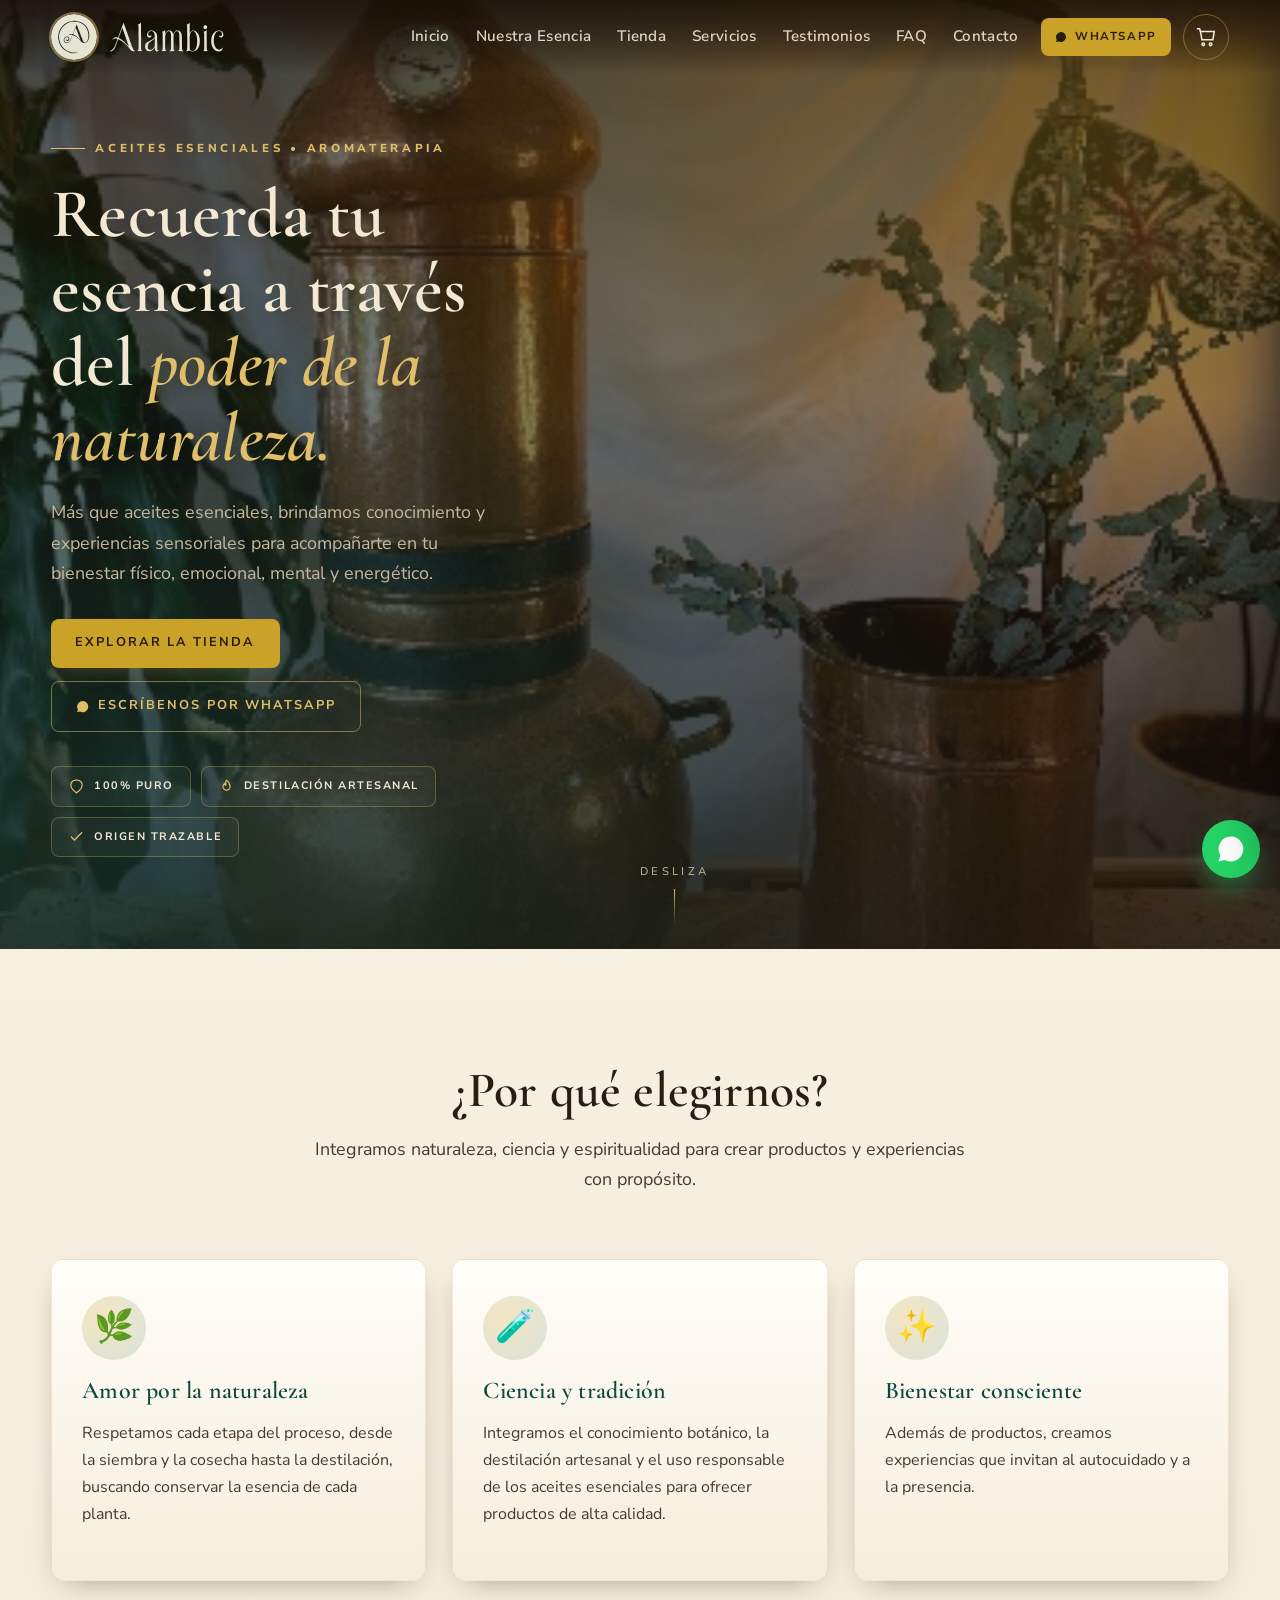
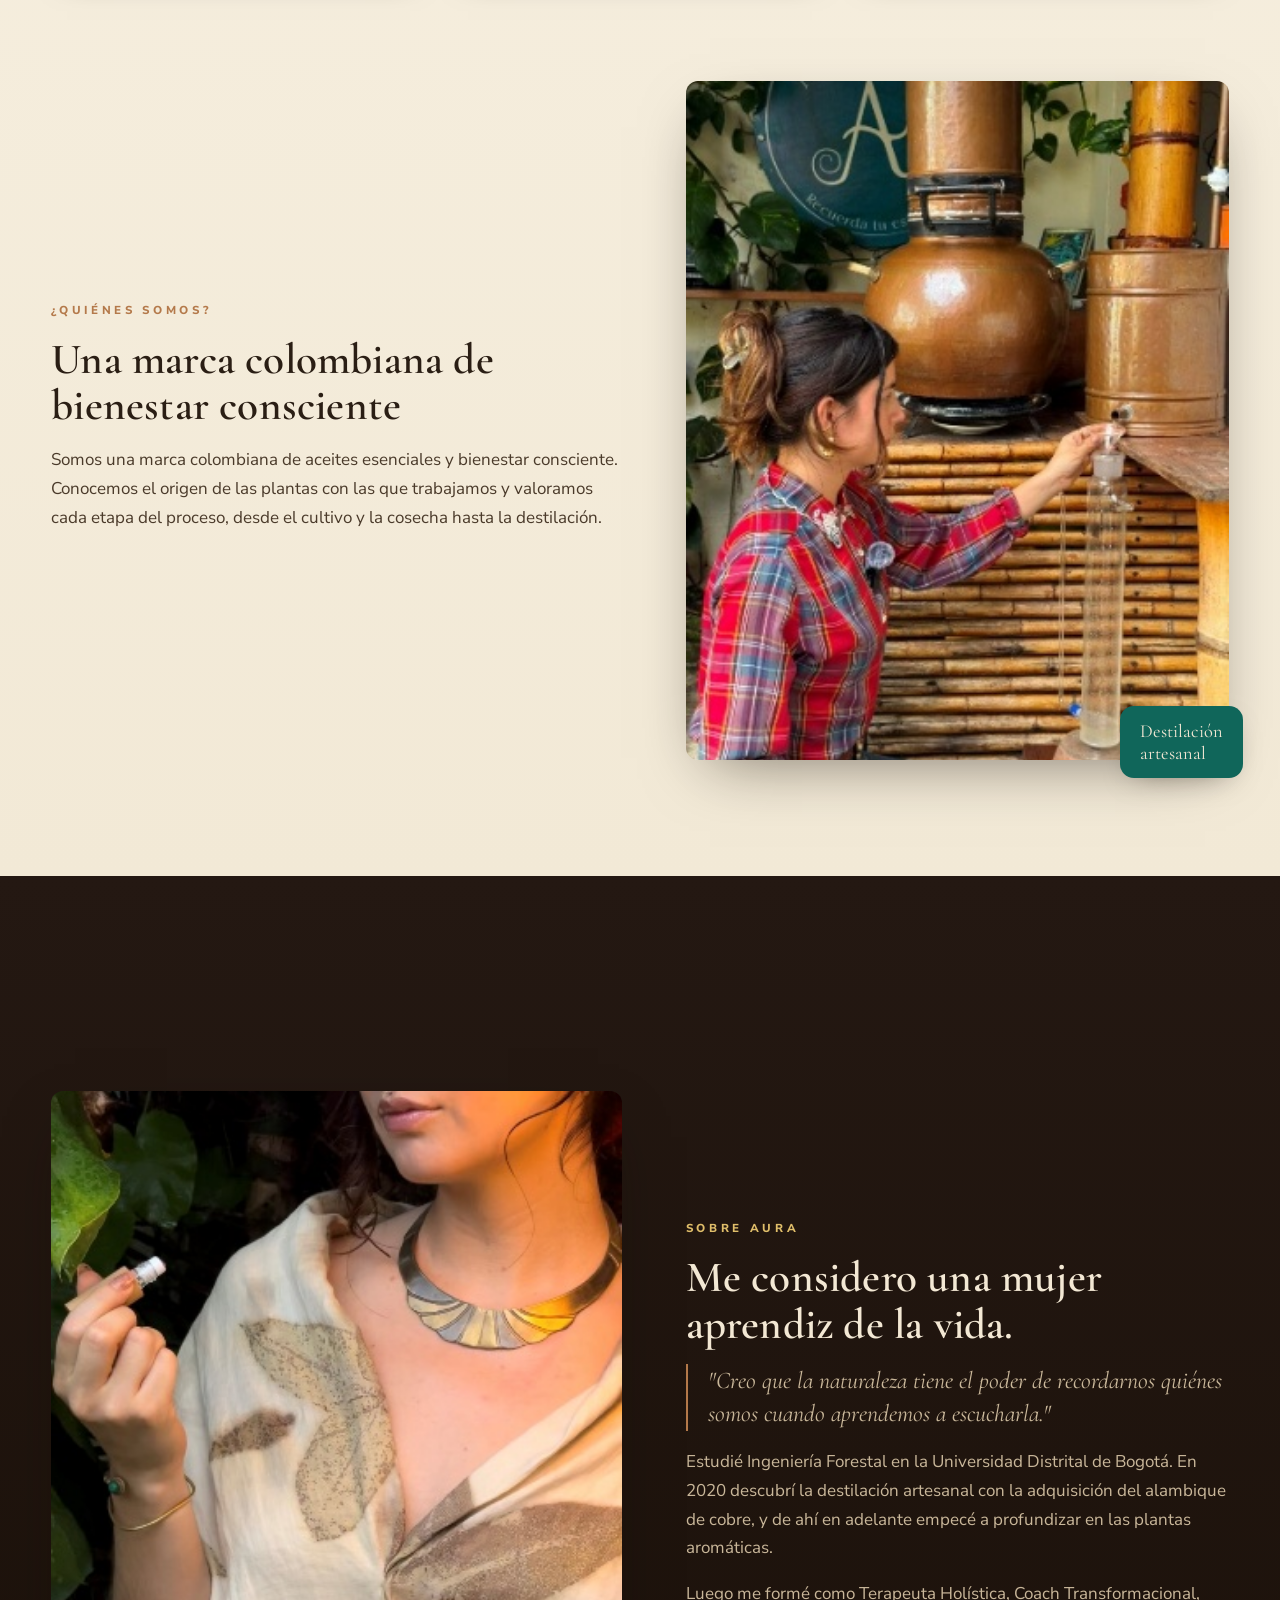
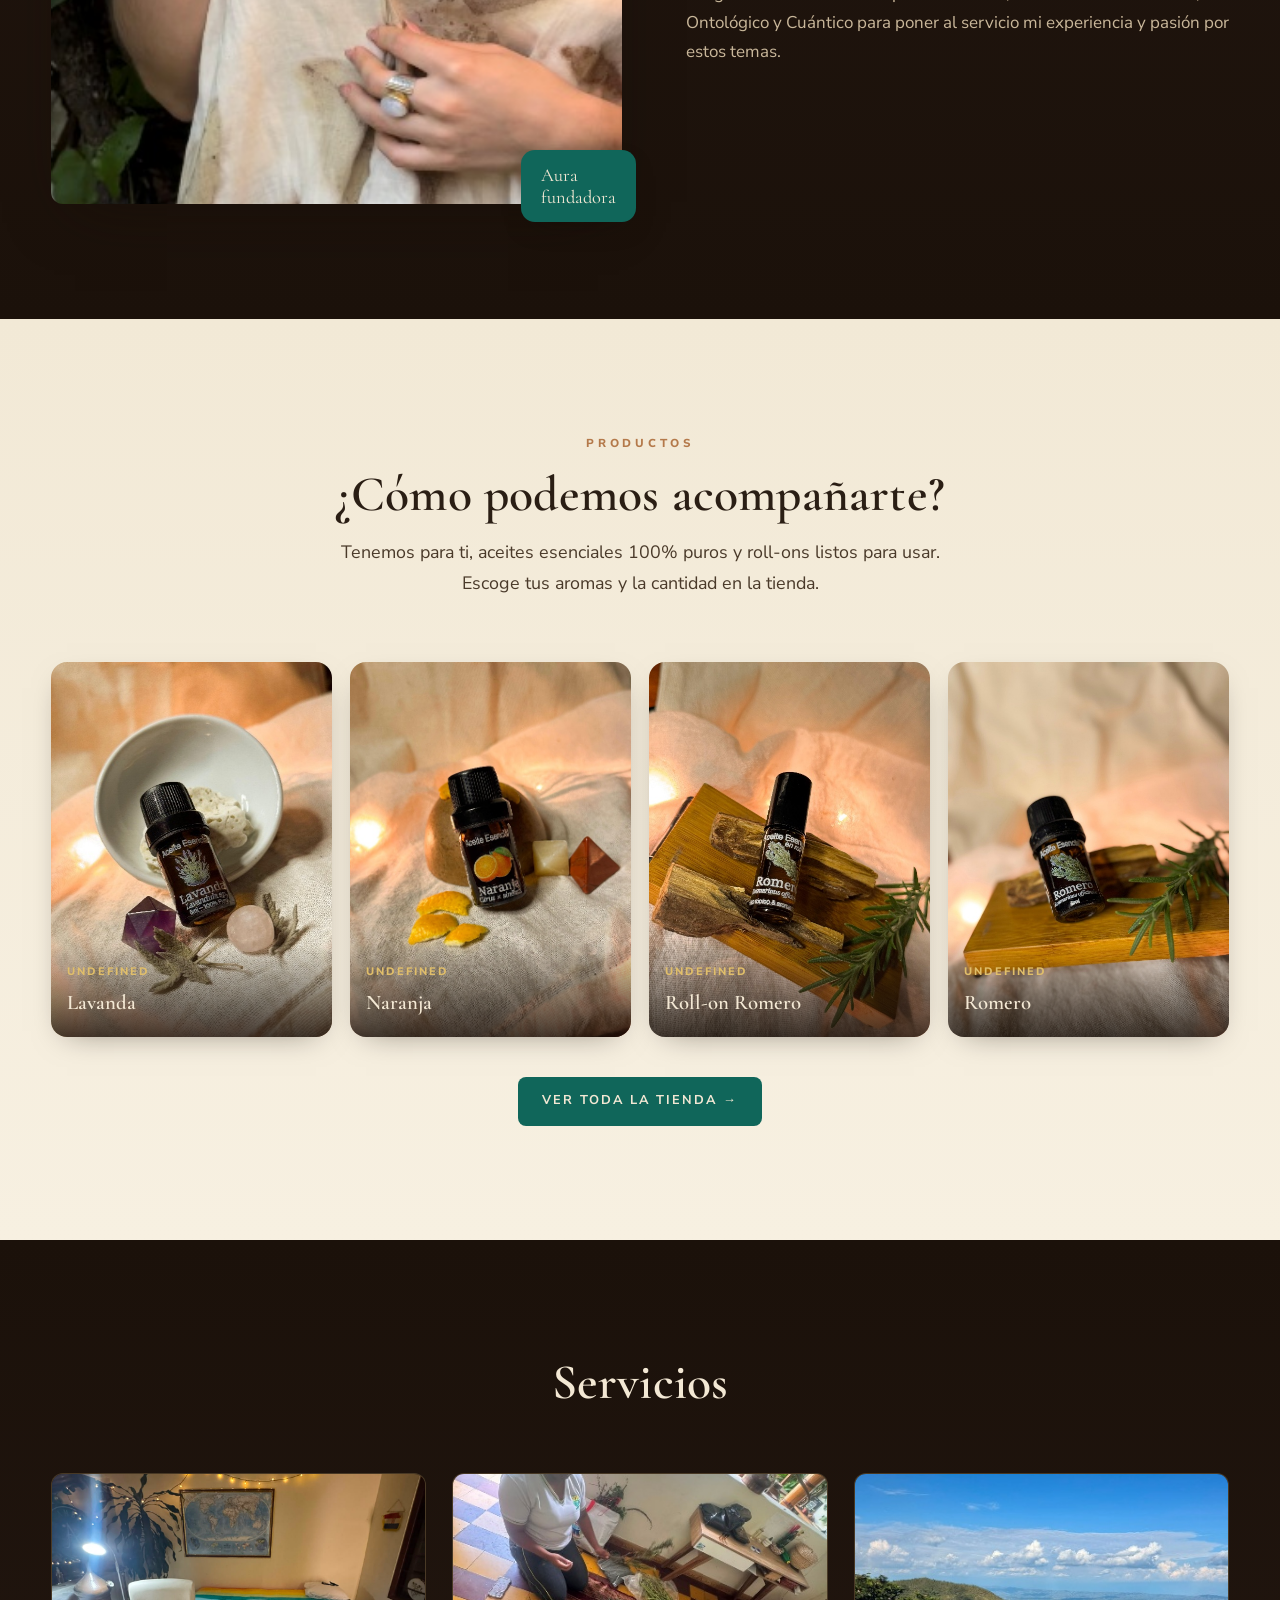
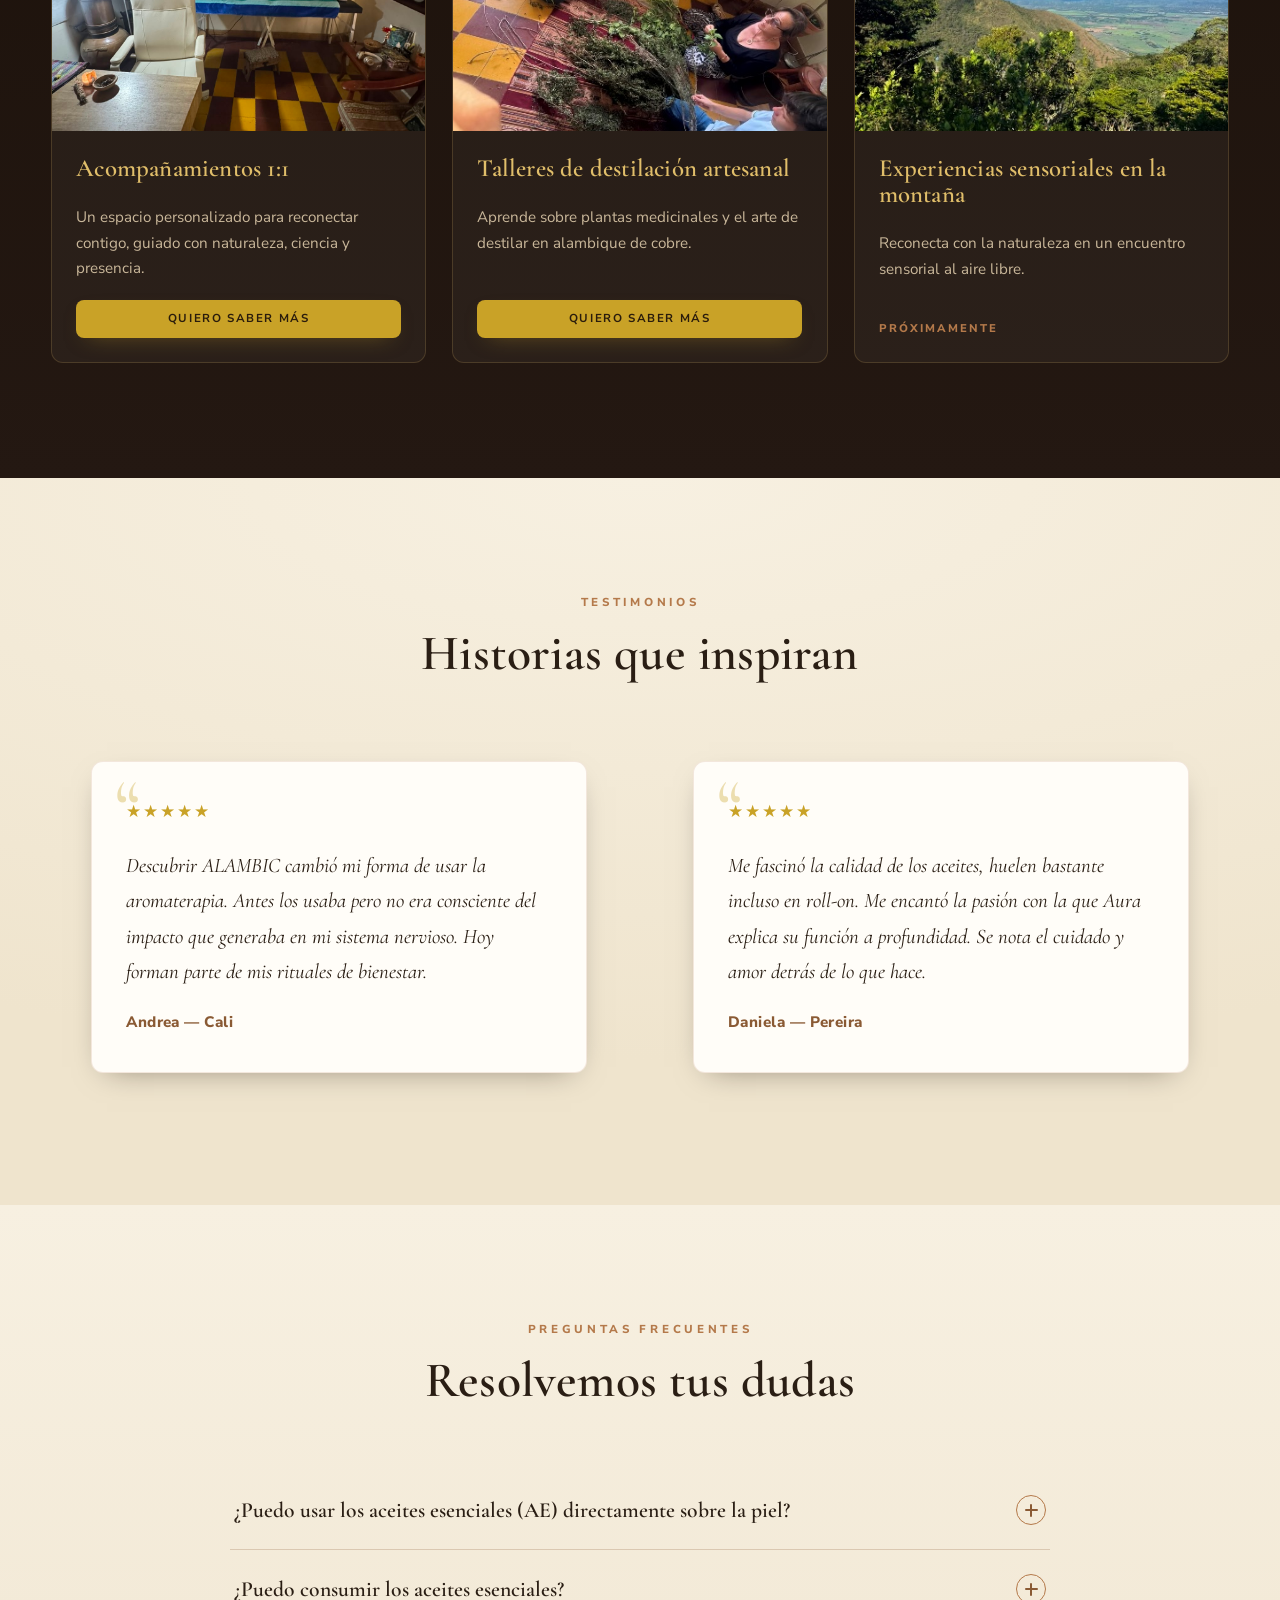
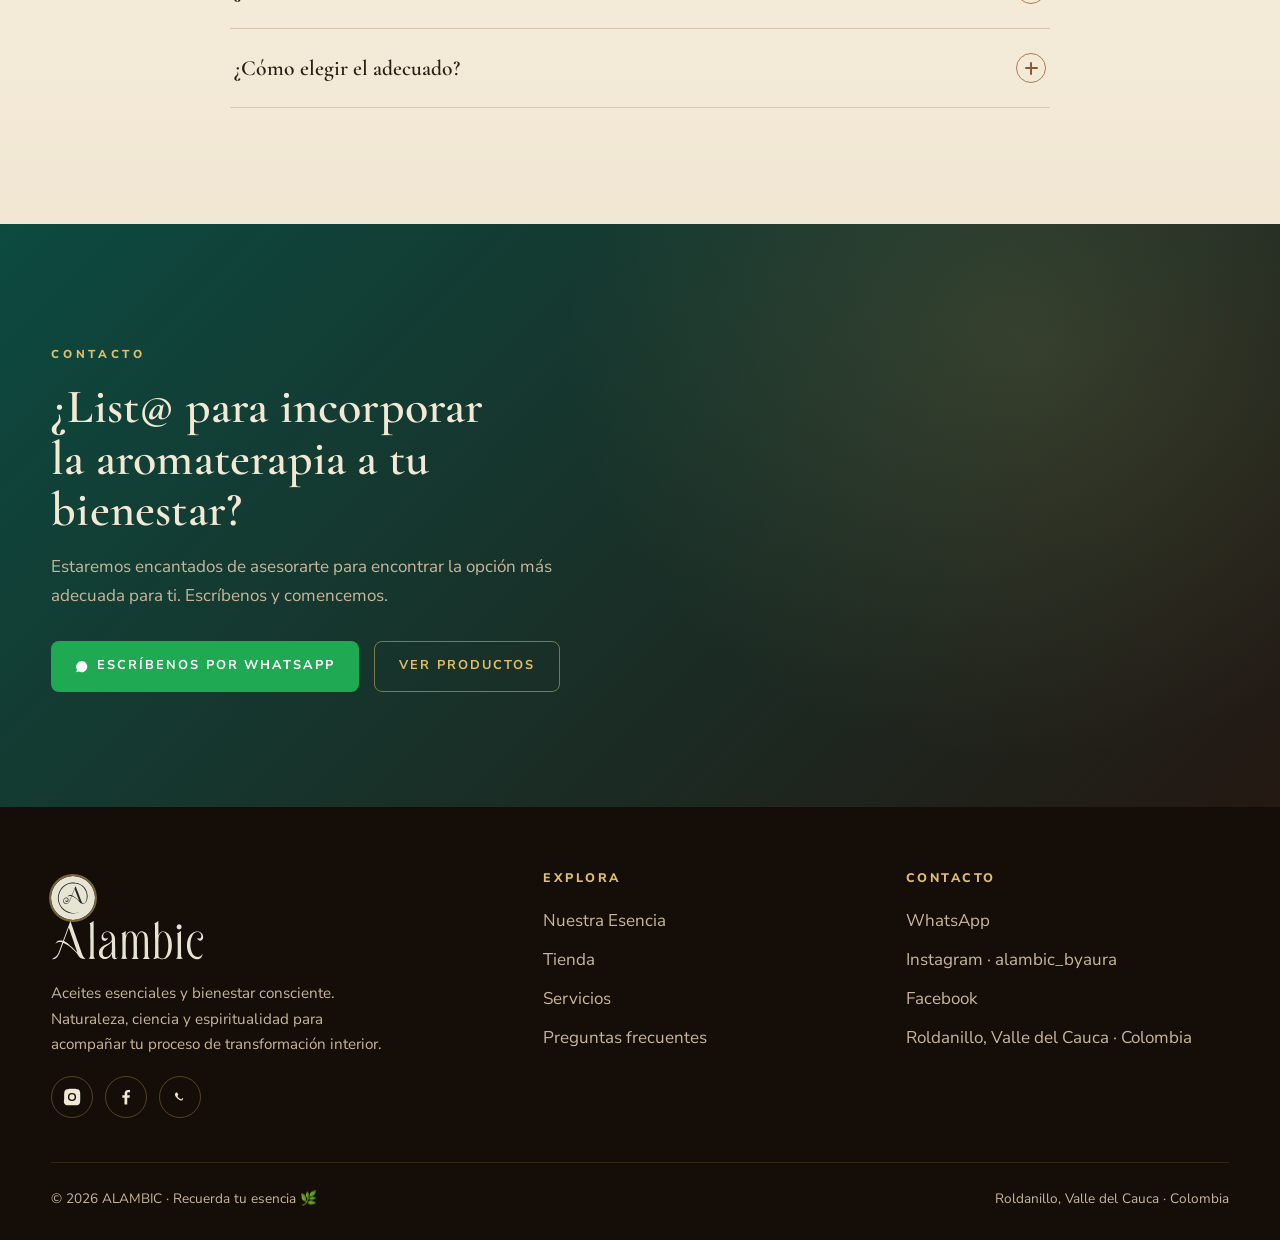
==== commit b1d028f7: "Nuestra Esencia: vuelve a los íconos originales - Restaura los íconos 🌿 🧪 ✨ y su estilo previo a los" ====
--- a/index.html
+++ b/index.html
@@ -10,13 +10,13 @@
 <meta property="og:description" content="Más que aceites esenciales: conocimiento y experiencias sensoriales para tu bienestar." />
 <meta property="og:image" content="assets/img/grupo-productos.jpg" />
 <meta property="og:type" content="website" />
-<link rel="icon" href="assets/img/logo.svg?v=2026.10.16" type="image/svg+xml" />
-<link rel="icon" href="assets/img/logo-512.png?v=2026.10.16" type="image/png" sizes="512x512" />
-<link rel="apple-touch-icon" href="assets/img/logo-180.png?v=2026.10.16" />
+<link rel="icon" href="assets/img/logo.svg?v=2026.10.17" type="image/svg+xml" />
+<link rel="icon" href="assets/img/logo-512.png?v=2026.10.17" type="image/png" sizes="512x512" />
+<link rel="apple-touch-icon" href="assets/img/logo-180.png?v=2026.10.17" />
 <link rel="preconnect" href="https://fonts.googleapis.com" />
 <link rel="preconnect" href="https://fonts.gstatic.com" crossorigin />
 <link href="https://fonts.googleapis.com/css2?family=Cormorant+Garamond:ital,wght@0,400;0,500;0,600;0,700;1,400;1,500;1,600&family=Nunito+Sans:ital,opsz,wght@0,6..12,300;0,6..12,400;0,6..12,600;0,6..12,700;0,6..12,800;0,6..12,900&display=swap" rel="stylesheet" />
-<link rel="stylesheet" href="assets/css/styles.css?v=2026.10.16" />
+<link rel="stylesheet" href="assets/css/styles.css?v=2026.10.17" />
 </head>
 <body>
 
@@ -24,7 +24,7 @@
 <header class="header" id="header">
   <div class="container nav">
     <a href="#inicio" class="brand" aria-label="ALAMBIC inicio">
-      <img src="assets/img/logo.svg?v=2026.10.16" alt="Logo ALAMBIC" />
+      <img src="assets/img/logo.svg?v=2026.10.17" alt="Logo ALAMBIC" />
       <img class="brand-word" src="assets/img/lettering.svg" alt="Alambic" width="1165" height="304" />
     </a>
     <nav class="nav-links" id="navLinks">
@@ -90,9 +90,9 @@
       <p class="lead">Integramos naturaleza, ciencia y espiritualidad para crear productos y experiencias con propósito.</p>
     </div>
     <div class="pillars reveal">
-      <article class="pillar"><div class="pillar-ico"><img src="assets/img/aura-cosecha.jpg" alt="" loading="lazy" style="object-position:center 35%" /></div><h3>Amor por la naturaleza</h3><p>Respetamos cada etapa del proceso, desde la siembra y la cosecha hasta la destilación, buscando conservar la esencia de cada planta.</p></article>
-      <article class="pillar"><div class="pillar-ico"><img src="assets/img/alambique-studio.jpg" alt="" loading="lazy" style="object-position:center 40%" /></div><h3>Ciencia y tradición</h3><p>Integramos el conocimiento botánico, la destilación artesanal y el uso responsable de los aceites esenciales para ofrecer productos de alta calidad.</p></article>
-      <article class="pillar"><div class="pillar-ico"><img src="assets/img/tonico-romero.jpg" alt="" loading="lazy" style="object-position:center 55%" /></div><h3>Bienestar consciente</h3><p>Además de productos, creamos experiencias que invitan al autocuidado y a la presencia.</p></article>
+      <article class="pillar"><div class="pillar-ico">🌿</div><h3>Amor por la naturaleza</h3><p>Respetamos cada etapa del proceso, desde la siembra y la cosecha hasta la destilación, buscando conservar la esencia de cada planta.</p></article>
+      <article class="pillar"><div class="pillar-ico">🧪</div><h3>Ciencia y tradición</h3><p>Integramos el conocimiento botánico, la destilación artesanal y el uso responsable de los aceites esenciales para ofrecer productos de alta calidad.</p></article>
+      <article class="pillar"><div class="pillar-ico">✨</div><h3>Bienestar consciente</h3><p>Además de productos, creamos experiencias que invitan al autocuidado y a la presencia.</p></article>
     </div>
     <div class="split reverse reveal">
       <div class="split-media">
@@ -196,7 +196,7 @@
     <div class="footer-grid">
       <div class="footer-about">
         <a href="#inicio" class="brand" style="margin:0">
-          <img src="assets/img/logo.svg?v=2026.10.16" alt="ALAMBIC" style="width:44px;height:44px;border-radius:50%;box-shadow:0 0 0 2px rgba(224,190,106,.5)" />
+          <img src="assets/img/logo.svg?v=2026.10.17" alt="ALAMBIC" style="width:44px;height:44px;border-radius:50%;box-shadow:0 0 0 2px rgba(224,190,106,.5)" />
           <img class="brand-word brand-word--footer" src="assets/img/lettering.svg" alt="Alambic" width="1165" height="304" />
         </a>
         <p>Aceites esenciales y bienestar consciente. Naturaleza, ciencia y espiritualidad para acompañar tu proceso de transformación interior.</p>
@@ -255,9 +255,9 @@
   <span id="toastMsg">Añadido a tu selección</span>
 </div>
 
-<script src="assets/js/data.js?v=2026.10.16"></script>
-<script src="assets/js/cart.js?v=2026.10.16"></script>
-<script src="assets/js/home.js?v=2026.10.16"></script>
+<script src="assets/js/data.js?v=2026.10.17"></script>
+<script src="assets/js/cart.js?v=2026.10.17"></script>
+<script src="assets/js/home.js?v=2026.10.17"></script>
 <script type="speculationrules">
 {"prerender":[{"where":{"and":[{"href_matches":"/*"},{"not":{"href_matches":"/assets/*"}}]},"eagerness":"moderate"}]}
 </script>
--- a/assets/css/styles.css
+++ b/assets/css/styles.css
@@ -177,12 +177,8 @@
 .pillar{ background:linear-gradient(180deg,#FFFDF8,#F6EEDD); border:1px solid rgba(180,121,74,.16);
   border-radius:var(--radius); padding:36px 30px; box-shadow:var(--shadow-sm); transition:transform .5s var(--ease), box-shadow .5s var(--ease); }
 .pillar:hover{ transform:translateY(-6px); box-shadow:var(--shadow); }
-/* Medallón fotográfico: foto real de marca, filete crema y aro dorado fino */
-.pillar-ico{ width:92px; height:92px; border-radius:50%; overflow:hidden; margin-bottom:22px; background:#E6DCC6;
-  box-shadow:0 0 0 3px #FBF6EC, 0 0 0 4px rgba(201,162,39,.75), 0 16px 32px -16px rgba(20,12,6,.55); }
-.pillar-ico img{ width:100%; height:100%; object-fit:cover; display:block;
-  filter:saturate(.9) contrast(1.04) sepia(.08); transform:scale(1.02); transition:transform .9s var(--ease), filter .9s var(--ease); }
-.pillar:hover .pillar-ico img{ transform:scale(1.09); filter:saturate(1) contrast(1.06) sepia(0); }
+.pillar-ico{ font-size:2rem; width:64px; height:64px; border-radius:50%; display:grid; place-items:center; margin-bottom:18px;
+  background:radial-gradient(circle at 30% 30%, rgba(224,190,106,.35), rgba(16,102,90,.15)); }
 .pillar h3{ font-size:1.5rem; color:var(--emerald-deep); margin-bottom:8px; }
 .pillar p{ color:var(--ink-soft); font-size:1rem; }
 .split{ display:grid; grid-template-columns:1.05fr 1fr; gap:clamp(30px,5vw,64px); align-items:center; margin-top:clamp(60px,8vw,100px); }
